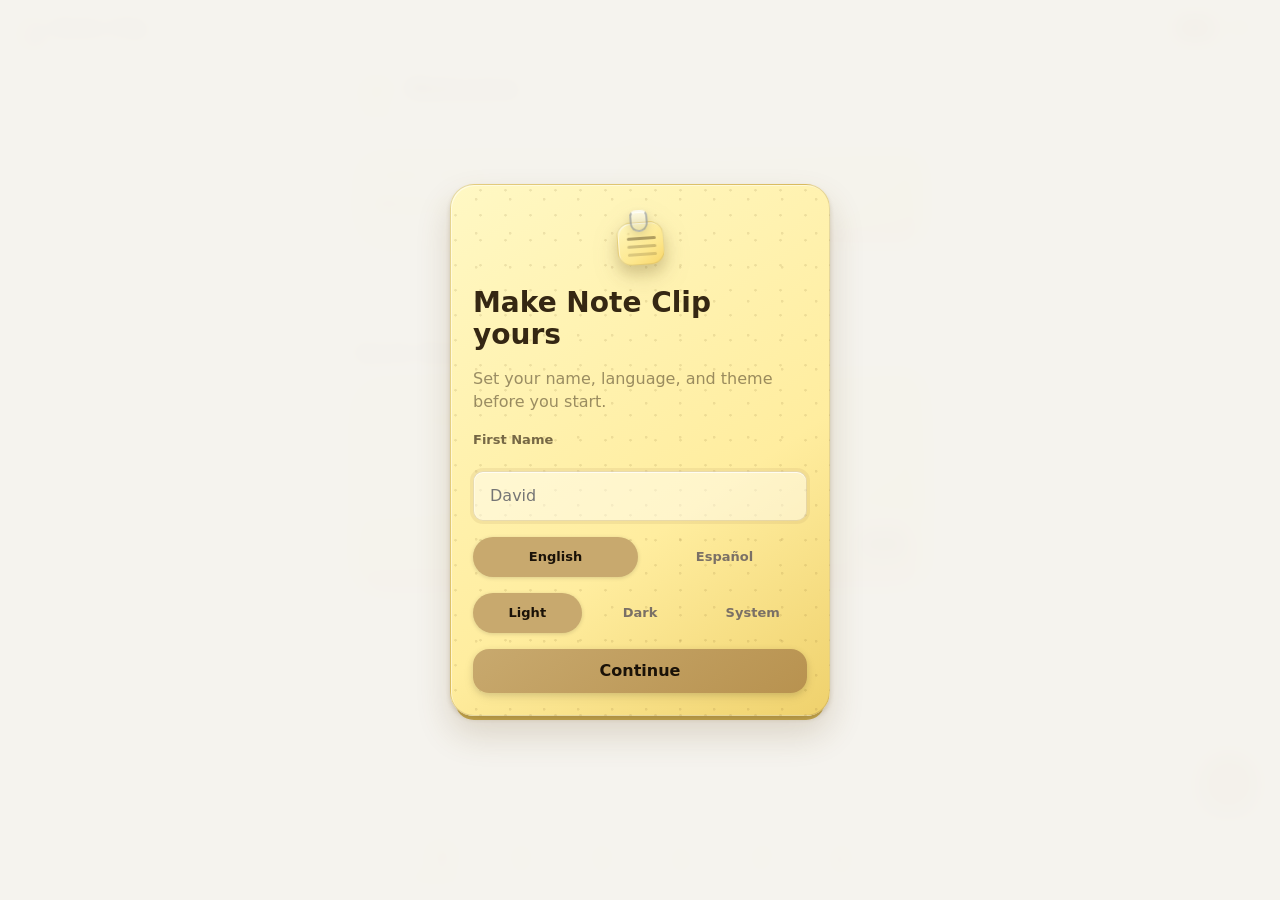
==== index.html @ 9f19baf6 "Add calendar tab and reminder popups" ====
<!DOCTYPE html>
<html lang="en" data-theme="light">
<head>
  <meta charset="UTF-8">
  <meta name="viewport" content="width=device-width, initial-scale=1.0, viewport-fit=cover">
  <meta name="description" content="Note Clip — Personal notes, lists, and reminders. Offline-first PWA.">
  <meta name="mobile-web-app-capable" content="yes">
  <meta name="apple-mobile-web-app-capable" content="yes">
  <meta name="apple-mobile-web-app-status-bar-style" content="default">
  <meta name="apple-mobile-web-app-title" content="Note Clip">
  <meta name="theme-color" content="#F5F2ED" media="(prefers-color-scheme: light)">
  <meta name="theme-color" content="#1A1814" media="(prefers-color-scheme: dark)">
  <title>Note Clip</title>

  <!-- PWA -->
  <link rel="manifest" href="./manifest.json">
  <link rel="apple-touch-icon" href="./icons/icon-192.png">

  <!-- Styles -->
  <link rel="stylesheet" href="./css/styles.css">
  <style>
    :root{--quick-paper:#ffed9f;--quick-paper-deep:#efd16c;--quick-paper-edge:rgba(126,92,25,.2);--quick-paper-line:rgba(122,92,22,.18);--quick-paper-grain:rgba(109,78,24,.12);--quick-paper-text:#352713;--quick-paper-muted:rgba(53,39,19,.5);--quick-paper-shadow:rgba(108,80,31,.22)}
    [data-theme="dark"]{--quick-paper:#d0b84f;--quick-paper-deep:#a98f34;--quick-paper-edge:rgba(255,234,143,.25);--quick-paper-line:rgba(255,245,178,.24);--quick-paper-grain:rgba(255,242,171,.16);--quick-paper-text:#17150b;--quick-paper-muted:rgba(23,21,11,.56);--quick-paper-shadow:rgba(0,0,0,.58)}
    .bottom-nav{justify-content:center;gap:clamp(2px,1vw,8px);padding:6px 8px calc(6px + env(safe-area-inset-bottom,0px))}
    .nav-tab{flex:1 1 0;max-width:72px;min-width:0;min-height:58px;padding:6px 4px;gap:4px;justify-content:center;line-height:1.1;text-align:center}
    .nav-tab>span[data-i18n]{display:block;width:100%;max-width:58px;overflow:hidden;text-align:center;text-overflow:ellipsis;white-space:nowrap}
    .nav-tab .nav-icon{line-height:1}
    .nav-stationery{--icon-paper:#fde78d;--icon-paper-2:#f8d66a;--icon-paper-line:rgba(110,76,22,.2);--icon-accent:#9fc3da;--icon-accent-2:#d8b2c5;--icon-ink:#5a4a2a;display:block;width:32px;height:28px;position:relative;font-size:0;filter:saturate(.86) drop-shadow(0 4px 4px rgba(64,45,16,.16));opacity:.78;transform:rotate(-5deg) skewY(-2deg);transition:opacity var(--transition),filter var(--transition),transform var(--transition-spring)}
    .nav-stationery:before{content:'';position:absolute;left:11px;top:0;z-index:3;width:10px;height:14px;border:2px solid rgba(117,126,134,.58);border-top-color:rgba(255,255,255,.76);border-radius:5px 5px 7px 7px;background:linear-gradient(180deg,rgba(255,255,255,.58),rgba(160,168,174,.18));box-shadow:0 2px 4px rgba(68,54,28,.14),inset 0 1px 0 rgba(255,255,255,.7)}
    .nav-tab.active .nav-stationery{opacity:1;filter:saturate(1.05) drop-shadow(0 5px 5px rgba(96,64,18,.24));transform:translateY(-1px) rotate(-5deg) skewY(-2deg)}
    [data-theme="dark"] .nav-stationery{--icon-paper:#a88f34;--icon-paper-2:#806d27;--icon-paper-line:rgba(255,236,149,.18);--icon-accent:#5f879f;--icon-accent-2:#8b6077;--icon-ink:#16170e;filter:saturate(.95) drop-shadow(0 5px 5px rgba(0,0,0,.34))}
    .nav-glyph,.nav-glyph:before,.nav-glyph:after{content:'';position:absolute;box-sizing:border-box}
    .nav-glyph{inset:3px 5px 4px 6px;border:1px solid rgba(91,65,18,.16);border-radius:7px 7px 8px 8px;background:repeating-linear-gradient(to bottom,transparent 0 7px,var(--icon-paper-line) 7px 8px,transparent 8px 11px),linear-gradient(145deg,#fff3b7 0%,var(--icon-paper) 54%,var(--icon-paper-2) 100%);box-shadow:inset 1px 1px 0 rgba(255,255,255,.58),inset -1px -1px 0 rgba(126,88,20,.1),0 5px 7px rgba(96,68,20,.16)}
    [data-theme="dark"] .nav-glyph{border-color:rgba(245,222,125,.13);box-shadow:inset 1px 1px 0 rgba(255,240,162,.12),inset -1px -1px 0 rgba(0,0,0,.18),0 5px 8px rgba(0,0,0,.34)}
    .nav-notes .nav-glyph:before,.nav-dashboard .nav-glyph:before{top:-1px;right:-1px;width:8px;height:8px;border-radius:0 6px 0 4px;background:linear-gradient(135deg,rgba(255,255,255,.7),var(--icon-paper-2));border-left:1px solid rgba(106,75,22,.14);border-bottom:1px solid rgba(106,75,22,.12)}
    .nav-dashboard .nav-glyph{inset:4px 4px 4px 5px;background:linear-gradient(145deg,#fff0a9 0%,var(--icon-paper) 100%)}
    .nav-dashboard .nav-glyph:after{left:4px;top:5px;width:6px;height:6px;border-radius:2px;background:var(--icon-accent);box-shadow:9px 0 0 var(--icon-accent-2),0 9px 0 #c6d9a3,9px 9px 0 var(--icon-paper-2)}
    .nav-notes .nav-glyph:after{left:4px;right:5px;top:8px;height:1px;background:var(--icon-paper-line);box-shadow:0 5px 0 var(--icon-paper-line),0 10px 0 var(--icon-paper-line)}
    .nav-lists .nav-glyph{inset:3px 5px 4px 7px;border-radius:6px;background:linear-gradient(90deg,var(--icon-accent) 0 4px,transparent 4px),repeating-linear-gradient(to bottom,transparent 0 7px,var(--icon-paper-line) 7px 8px,transparent 8px 11px),linear-gradient(145deg,#fff3b8,var(--icon-paper) 68%,var(--icon-paper-2))}
    .nav-lists .nav-glyph:before{left:7px;top:6px;width:3px;height:3px;border-radius:50%;background:var(--icon-ink);box-shadow:0 6px 0 var(--icon-ink),0 12px 0 var(--icon-ink)}
    .nav-lists .nav-glyph:after{left:12px;top:7px;width:8px;height:1px;background:var(--icon-paper-line);box-shadow:0 6px 0 var(--icon-paper-line),0 12px 0 var(--icon-paper-line)}
    .nav-calendar .nav-glyph{inset:4px 5px 4px 6px;border-radius:7px;background:linear-gradient(to bottom,var(--icon-accent) 0 6px,transparent 6px),repeating-linear-gradient(to bottom,transparent 0 7px,var(--icon-paper-line) 7px 8px,transparent 8px 11px),linear-gradient(145deg,#fff3b8,var(--icon-paper) 68%,var(--icon-paper-2))}
    .nav-calendar .nav-glyph:before{left:5px;top:2px;width:3px;height:6px;border-radius:3px;background:rgba(255,255,255,.72);box-shadow:10px 0 0 rgba(255,255,255,.72)}
    .nav-calendar .nav-glyph:after{left:5px;right:5px;top:10px;height:2px;border-radius:2px;background:var(--icon-ink);opacity:.45;box-shadow:0 6px 0 var(--icon-paper-line),0 12px 0 var(--icon-paper-line)}
    .nav-shared .nav-glyph{inset:6px 3px 3px 9px;transform:rotate(5deg)}
    .nav-shared .nav-glyph:before{left:-6px;top:-4px;width:20px;height:16px;border-radius:6px;border:1px solid rgba(91,65,18,.14);background:linear-gradient(145deg,#fff4b8,var(--icon-paper));box-shadow:0 4px 6px rgba(96,68,20,.12)}
    .nav-shared .nav-glyph:after{left:-2px;top:-2px;width:15px;height:10px;border:2px solid var(--icon-accent);border-left-color:transparent;border-radius:8px;transform:rotate(-30deg)}
    .nav-comms .nav-glyph{inset:6px 5px 4px 5px;border-radius:6px;background:linear-gradient(145deg,#fff1aa,var(--icon-paper))}
    .nav-comms .nav-glyph:before{left:2px;right:2px;top:3px;height:10px;border-left:10px solid transparent;border-right:10px solid transparent;border-top:7px solid rgba(121,88,27,.18)}
    .nav-comms .nav-glyph:after{right:-4px;top:-6px;width:12px;height:9px;border-radius:5px 5px 5px 1px;background:var(--icon-accent-2);box-shadow:inset 1px 1px 0 rgba(255,255,255,.32)}
    .nav-settings .nav-glyph{inset:4px 7px 3px 6px;border-radius:6px;background:linear-gradient(90deg,var(--icon-accent-2) 0 4px,transparent 4px),linear-gradient(145deg,#fff3b4,var(--icon-paper) 65%,var(--icon-paper-2))}
    .nav-settings .nav-glyph:before{right:3px;top:5px;width:10px;height:2px;border-radius:3px;background:var(--icon-ink);opacity:.48;box-shadow:-3px 5px 0 var(--icon-ink),0 10px 0 var(--icon-ink)}
    .nav-settings .nav-glyph:after{left:10px;bottom:-3px;width:5px;height:18px;border-radius:4px;background:linear-gradient(to bottom,var(--icon-accent),#e1c06d 70%,var(--icon-ink) 70% 100%);transform:rotate(38deg);box-shadow:0 3px 4px rgba(78,54,14,.18)}
    .greeting-stationery-icon{--g-paper:#fde78d;--g-paper-2:#f8d66a;--g-line:rgba(110,76,22,.22);--g-ink:#5a4a2a;--g-accent:#9fc3da;position:relative;display:inline-block;width:34px;height:30px;margin-right:8px;vertical-align:-8px;transform:rotate(-5deg);filter:drop-shadow(0 5px 6px rgba(92,66,24,.18))}
    .greeting-stationery-icon:before{content:'';position:absolute;left:12px;top:-1px;z-index:3;width:10px;height:13px;border:1.5px solid rgba(117,126,134,.54);border-top-color:rgba(255,255,255,.75);border-radius:5px 5px 7px 7px;background:linear-gradient(180deg,rgba(255,255,255,.55),rgba(160,168,174,.18));box-shadow:0 2px 4px rgba(68,54,28,.12),inset 0 1px 0 rgba(255,255,255,.7)}
    .greeting-stationery-icon:after{content:'';position:absolute;inset:5px 4px 2px 5px;border:1px solid rgba(91,65,18,.15);border-radius:8px;background:radial-gradient(circle at 28% 24%,rgba(109,78,24,.11) 0 1px,transparent 1.5px),repeating-linear-gradient(to bottom,transparent 0 8px,var(--g-line) 8px 9px,transparent 9px 12px),linear-gradient(145deg,#fff4b4 0%,var(--g-paper) 66%,var(--g-paper-2) 100%);box-shadow:inset 1px 1px 0 rgba(255,255,255,.58),0 5px 7px rgba(94,68,24,.14)}
    .greeting-stationery-icon span,.greeting-stationery-icon span:before,.greeting-stationery-icon span:after{content:'';position:absolute;z-index:4;box-sizing:border-box}
    .greeting-morning span{left:10px;top:16px;width:9px;height:7px;border:2px solid var(--g-accent);border-top:0;border-radius:0 0 6px 6px}
    .greeting-morning span:before{right:-6px;top:1px;width:5px;height:4px;border:2px solid var(--g-accent);border-left:0;border-radius:0 5px 5px 0}
    .greeting-morning span:after{left:10px;top:-7px;width:11px;height:6px;border-radius:8px 8px 0 0;background:#f0c957;box-shadow:0 3px 0 rgba(90,65,35,.16)}
    .greeting-afternoon span{left:10px;right:9px;top:15px;height:2px;border-radius:3px;background:var(--g-ink);opacity:.48;box-shadow:0 6px 0 var(--g-ink),0 12px 0 var(--g-ink)}
    .greeting-evening span{left:12px;top:12px;width:11px;height:11px;border-radius:8px 8px 4px 4px;border:2px solid #8b6077;border-bottom:0}
    .greeting-evening span:before{left:4px;top:10px;width:2px;height:9px;border-radius:2px;background:#8b6077}
    .greeting-evening span:after{left:-4px;top:18px;width:18px;height:2px;border-radius:3px;background:var(--g-ink);opacity:.42}
    .greeting-night span{left:14px;top:12px;width:12px;height:12px;border-radius:50%;background:#9fc3da;box-shadow:-4px -1px 0 1px var(--g-paper)}
    .greeting-night span:before{left:-7px;top:0;width:2px;height:2px;border-radius:50%;background:var(--g-ink);opacity:.45;box-shadow:-2px 7px 0 var(--g-ink),8px 9px 0 var(--g-ink)}
    [data-theme="dark"] .greeting-stationery-icon{--g-paper:#d0b84f;--g-paper-2:#a98f34;--g-line:rgba(255,245,178,.24);--g-ink:#17150b;--g-accent:#5f879f;filter:drop-shadow(0 5px 8px rgba(0,0,0,.42))}
    [data-theme="dark"] .greeting-stationery-icon:after{border-color:rgba(245,222,125,.14);background:radial-gradient(circle at 28% 24%,rgba(255,242,171,.14) 0 1px,transparent 1.5px),repeating-linear-gradient(to bottom,transparent 0 8px,var(--g-line) 8px 9px,transparent 9px 12px),linear-gradient(145deg,#d8c157 0%,var(--g-paper) 68%,var(--g-paper-2) 100%);box-shadow:inset 1px 1px 0 rgba(255,240,162,.12),0 5px 8px rgba(0,0,0,.34)}
    .app-title-mark{width:30px;height:30px;border-radius:9px;object-fit:cover;box-shadow:0 4px 10px rgba(95,70,28,.18);font-size:0}
    [data-theme="dark"] .app-title-mark{box-shadow:0 5px 14px rgba(0,0,0,.38)}
    .quick-note-wrap{position:relative;isolation:isolate;overflow:visible;border:1.5px solid var(--quick-paper-edge);border-radius:22px 24px 24px 22px;background:radial-gradient(circle at 18% 21%,var(--quick-paper-grain) 0 1px,transparent 1.6px),radial-gradient(circle at 73% 38%,var(--quick-paper-grain) 0 1px,transparent 1.7px),radial-gradient(circle at 43% 74%,var(--quick-paper-grain) 0 1px,transparent 1.5px),linear-gradient(145deg,#fff7bd 0%,var(--quick-paper) 58%,var(--quick-paper-deep) 100%);background-size:25px 25px,31px 31px,37px 37px,auto;box-shadow:0 3px 4px var(--quick-paper-shadow),0 12px 24px rgba(108,80,31,.18),0 24px 38px rgba(108,80,31,.11),0 9px 0 -5px color-mix(in srgb,var(--quick-paper-deep) 72%,#8f7424),inset 1px 1px 0 rgba(255,255,255,.55),inset -1px -1px 0 rgba(119,84,21,.08);transform:rotate(-.7deg);transition:box-shadow var(--transition),transform var(--transition-spring),border-color var(--transition)}
    .quick-note-wrap:focus-within{border-color:color-mix(in srgb,var(--color-primary) 70%,var(--quick-paper-edge));box-shadow:0 0 0 3px color-mix(in srgb,var(--color-primary) 18%,transparent),0 3px 4px var(--quick-paper-shadow),0 12px 26px rgba(108,80,31,.18),inset 1px 1px 0 rgba(255,255,255,.48);transform:rotate(-.7deg) translateY(-1px)}
    .quick-note-wrap:before{content:'';position:absolute;inset:0;z-index:0;pointer-events:none;background:linear-gradient(90deg,rgba(255,255,255,.2),transparent 30% 70%,rgba(112,78,19,.07)),radial-gradient(ellipse at 50% 0,rgba(255,255,255,.28),transparent 48%);mix-blend-mode:soft-light}
    .quick-note-wrap:after{content:'';position:absolute;right:-1px;bottom:-1px;z-index:2;width:54px;height:54px;border-radius:18px 0 22px 0;background:linear-gradient(135deg,rgba(255,255,255,.72) 0%,rgba(255,238,158,.92) 45%,var(--quick-paper-deep) 100%);clip-path:polygon(100% 0,100% 100%,0 100%);border-left:1px solid rgba(120,86,21,.16);border-top:1px solid rgba(120,86,21,.14);box-shadow:-7px -5px 12px rgba(103,75,22,.12);pointer-events:none}
    .quick-note-clip{position:absolute;left:50%;top:-18px;z-index:4;width:48px;height:54px;transform:translateX(-50%);border:3px solid rgba(120,129,138,.42);border-top-color:rgba(255,255,255,.72);border-radius:15px 15px 24px 24px;background:linear-gradient(180deg,rgba(255,255,255,.56),rgba(209,216,220,.24) 42%,rgba(255,255,255,.1));box-shadow:0 8px 13px rgba(65,55,32,.18),inset 0 2px 0 rgba(255,255,255,.66),inset 0 -2px 5px rgba(80,86,92,.12);pointer-events:none}
    .quick-note-clip:before{content:'';position:absolute;left:7px;right:7px;bottom:8px;height:27px;border:2px solid rgba(92,101,109,.34);border-top:0;border-radius:0 0 18px 18px}
    .quick-note-input{position:relative;z-index:1;padding:26px 42px 14px 18px;background:repeating-linear-gradient(to bottom,transparent 0 25px,var(--quick-paper-line) 25px 26px,transparent 26px 32px);color:var(--quick-paper-text);font-weight:500;line-height:32px;min-height:124px;caret-color:var(--quick-paper-text)}
    .quick-note-input::placeholder{color:var(--quick-paper-muted)}
    .quick-note-actions{position:relative;z-index:3;padding:10px var(--space-md) 12px;border-top:1px solid var(--quick-paper-line);background:linear-gradient(180deg,rgba(255,255,255,.18),rgba(116,82,20,.08)),color-mix(in srgb,var(--quick-paper) 68%,var(--quick-paper-deep))}
    [data-theme="dark"] .quick-note-wrap{background:radial-gradient(circle at 18% 21%,var(--quick-paper-grain) 0 1px,transparent 1.6px),radial-gradient(circle at 73% 38%,var(--quick-paper-grain) 0 1px,transparent 1.7px),radial-gradient(circle at 43% 74%,var(--quick-paper-grain) 0 1px,transparent 1.5px),linear-gradient(145deg,#e2c95f 0%,var(--quick-paper) 58%,var(--quick-paper-deep) 100%);box-shadow:0 3px 4px var(--quick-paper-shadow),0 16px 28px rgba(0,0,0,.48),0 30px 48px rgba(0,0,0,.36),0 9px 0 -5px #776527,inset 1px 1px 0 rgba(255,245,177,.18),inset -1px -1px 0 rgba(0,0,0,.16)}
    [data-theme="dark"] .quick-note-clip{border-color:rgba(190,199,207,.34);border-top-color:rgba(255,255,255,.58);background:linear-gradient(180deg,rgba(255,255,255,.38),rgba(169,178,186,.18) 45%,rgba(255,255,255,.08));box-shadow:0 10px 18px rgba(0,0,0,.34),inset 0 2px 0 rgba(255,255,255,.42),inset 0 -2px 5px rgba(0,0,0,.2)}
    [data-theme="dark"] .quick-note-actions{background:linear-gradient(180deg,rgba(255,241,156,.08),rgba(0,0,0,.1)),color-mix(in srgb,var(--quick-paper) 58%,var(--quick-paper-deep))}
    .category-card{--cat-paper:#fff0a7;--cat-paper-2:#f3d771;--cat-ink:#352713;overflow:hidden;border-radius:18px 20px 19px 17px;border-color:rgba(126,92,25,.18);background:radial-gradient(circle at 20px 18px,rgba(109,78,24,.11) 0 1px,transparent 1.5px),radial-gradient(circle at 77% 34%,rgba(109,78,24,.08) 0 1px,transparent 1.6px),linear-gradient(145deg,rgba(255,255,255,.38),transparent 32%),linear-gradient(145deg,var(--cat-paper) 0%,var(--cat-paper) 62%,var(--cat-paper-2) 100%);background-size:22px 22px,31px 31px,auto,auto;box-shadow:0 3px 4px rgba(108,80,31,.14),0 11px 20px rgba(108,80,31,.14),0 8px 0 -5px color-mix(in srgb,var(--cat-paper-2) 70%,#8f7424),inset 1px 1px 0 rgba(255,255,255,.52);transform:rotate(-.25deg)}
    .category-card:hover{transform:translateY(-2px) rotate(-.25deg);box-shadow:0 4px 6px rgba(108,80,31,.16),0 14px 24px rgba(108,80,31,.16),0 8px 0 -5px color-mix(in srgb,var(--cat-paper-2) 70%,#8f7424),inset 1px 1px 0 rgba(255,255,255,.52)}
    .category-card:before{content:'';position:absolute;inset:0;pointer-events:none;background:linear-gradient(90deg,rgba(255,255,255,.16),transparent 35% 70%,rgba(112,78,19,.06)),radial-gradient(ellipse at 50% 0,rgba(255,255,255,.22),transparent 48%);mix-blend-mode:soft-light}
    .category-card:after{content:'';position:absolute;right:-1px;bottom:-1px;width:30px;height:30px;border-radius:10px 0 18px 0;background:linear-gradient(135deg,rgba(255,255,255,.6),var(--cat-paper-2));clip-path:polygon(100% 0,100% 100%,0 100%);box-shadow:-4px -3px 8px rgba(103,75,22,.1);pointer-events:none}
    .category-card-top,.category-name,.category-count{position:relative;z-index:1}.category-name{color:var(--cat-ink)}.category-count{color:color-mix(in srgb,var(--cat-ink) 62%,transparent)}
    .category-card .card-delete-btn{position:relative;z-index:2;background:rgba(255,255,255,.32);color:color-mix(in srgb,var(--cat-ink) 72%,transparent);border:1px solid rgba(91,65,18,.1)}
    .category-icon-wrap{width:48px;height:48px;padding:8px;border-radius:15px;background:linear-gradient(145deg,rgba(255,255,255,.46),rgba(255,255,255,.14));border:1px solid rgba(91,65,18,.12);box-shadow:inset 0 1px 0 rgba(255,255,255,.5),0 5px 10px rgba(93,67,21,.1)}
    .category-work{--cat-paper:#f6df9b;--cat-paper-2:#dfbc64}.category-medical{--cat-paper:#f4c4d4;--cat-paper-2:#dfa2b8}.category-personal{--cat-paper:#bfe1f4;--cat-paper-2:#8fc0d8}.category-home{--cat-paper:#c8e8bd;--cat-paper-2:#9fca93}.category-documents{--cat-paper:#fff1c7;--cat-paper-2:#e9d79a}.category-followup{--cat-paper:#dfcdf2;--cat-paper-2:#bca3df}.category-orders{--cat-paper:#f7cfaa;--cat-paper-2:#e6ad79}.category-ideas{--cat-paper:#fff09c;--cat-paper-2:#efd05d}
    .category-icon-wrap img,.cat-icon-img{width:30px!important;height:30px!important;object-fit:contain;filter:drop-shadow(0 3px 4px rgba(90,65,35,.16));transform:translateZ(0)}.chip-icon-img{width:16px;height:16px;object-fit:contain;vertical-align:-3px;filter:drop-shadow(0 1px 2px rgba(90,65,35,.12))}
    [data-theme="dark"] .category-card{--cat-ink:#19160b;border-color:rgba(255,234,143,.2);background:radial-gradient(circle at 20px 18px,rgba(255,242,171,.14) 0 1px,transparent 1.5px),radial-gradient(circle at 77% 34%,rgba(255,242,171,.1) 0 1px,transparent 1.6px),linear-gradient(145deg,rgba(255,241,156,.12),transparent 32%),linear-gradient(145deg,color-mix(in srgb,var(--cat-paper) 82%,#6f5d24) 0%,color-mix(in srgb,var(--cat-paper) 72%,#514719) 62%,color-mix(in srgb,var(--cat-paper-2) 76%,#3e3515) 100%);box-shadow:0 3px 4px rgba(0,0,0,.4),0 15px 28px rgba(0,0,0,.38),0 8px 0 -5px rgba(90,76,25,.82),inset 1px 1px 0 rgba(255,245,177,.13)}
    [data-theme="dark"] .category-card .card-delete-btn{background:rgba(255,245,177,.16);border-color:rgba(41,34,10,.12);color:rgba(25,22,11,.72)}
    [data-theme="dark"] .category-icon-wrap{background:linear-gradient(145deg,rgba(255,245,177,.18),rgba(0,0,0,.06));border-color:rgba(41,34,10,.12);box-shadow:inset 0 1px 0 rgba(255,245,177,.14),0 6px 14px rgba(0,0,0,.24)}[data-theme="dark"] .category-icon-wrap img,[data-theme="dark"] .cat-icon-img{filter:drop-shadow(0 4px 8px rgba(0,0,0,.42))}
    .nav-stationery{width:30px;height:28px;opacity:.86;filter:saturate(.92) drop-shadow(0 4px 5px rgba(70,52,22,.15));transform:rotate(-4deg)}
    .nav-tab.active .nav-stationery{filter:saturate(1.03) drop-shadow(0 5px 6px rgba(92,66,24,.22));transform:translateY(-1px) rotate(-4deg)}
    .nav-stationery:before{left:11px;top:-1px;width:9px;height:12px;border-width:1.5px;border-radius:5px 5px 7px 7px}
    .nav-glyph{inset:5px 5px 3px 6px;border-radius:8px;background:linear-gradient(145deg,#fff4b4 0%,var(--icon-paper) 66%,var(--icon-paper-2) 100%);box-shadow:inset 1px 1px 0 rgba(255,255,255,.58),0 5px 7px rgba(94,68,24,.14)}
    .nav-dashboard .nav-glyph:before,.nav-notes .nav-glyph:before{display:none}
    .nav-dashboard .nav-glyph:after{left:5px;top:6px;width:14px;height:2px;border-radius:3px;background:var(--icon-ink);opacity:.5;box-shadow:0 5px 0 var(--icon-ink),0 10px 0 var(--icon-ink)}
    .nav-notes .nav-glyph:after{left:5px;right:5px;top:8px;height:2px;border-radius:3px;background:var(--icon-paper-line);box-shadow:0 6px 0 var(--icon-paper-line)}
    .nav-lists .nav-glyph{inset:5px 5px 3px 6px;background:linear-gradient(90deg,var(--icon-accent) 0 4px,transparent 4px),linear-gradient(145deg,#fff4b4,var(--icon-paper) 66%,var(--icon-paper-2))}
    .nav-lists .nav-glyph:before{left:8px;top:7px;width:3px;height:3px;box-shadow:0 7px 0 var(--icon-ink)}
    .nav-lists .nav-glyph:after{left:13px;top:8px;width:8px;height:2px;border-radius:3px;box-shadow:0 7px 0 var(--icon-paper-line)}
    .nav-calendar .nav-glyph{inset:5px 5px 3px 6px;background:linear-gradient(to bottom,var(--icon-accent) 0 6px,transparent 6px),linear-gradient(145deg,#fff4b4,var(--icon-paper) 66%,var(--icon-paper-2))}
    .nav-calendar .nav-glyph:before{left:6px;top:3px;width:3px;height:5px;border-radius:3px;background:rgba(255,255,255,.72);box-shadow:10px 0 0 rgba(255,255,255,.72)}
    .nav-calendar .nav-glyph:after{left:6px;right:6px;top:11px;height:2px;border-radius:3px;background:var(--icon-ink);opacity:.45;box-shadow:0 6px 0 var(--icon-paper-line)}
    .nav-shared .nav-glyph{inset:7px 5px 3px 6px;transform:none}
    .nav-shared .nav-glyph:before{left:4px;top:-4px;width:16px;height:14px;border-radius:7px;background:linear-gradient(145deg,#fff4b8,var(--icon-paper));box-shadow:0 4px 5px rgba(90,64,22,.12)}
    .nav-shared .nav-glyph:after{left:9px;top:6px;width:12px;height:2px;border-radius:3px;border:0;background:var(--icon-accent);transform:rotate(-18deg);box-shadow:-6px 5px 0 var(--icon-accent-2)}
    .nav-comms .nav-glyph{inset:7px 5px 4px 6px;border-radius:8px;background:linear-gradient(145deg,#fff4b4,var(--icon-paper))}
    .nav-comms .nav-glyph:before{left:5px;right:5px;top:6px;height:8px;border-left:8px solid transparent;border-right:8px solid transparent;border-top:6px solid rgba(121,88,27,.18)}
    .nav-comms .nav-glyph:after{display:none}
    .nav-settings .nav-glyph{inset:5px 5px 3px 6px;background:linear-gradient(90deg,var(--icon-accent-2) 0 4px,transparent 4px),linear-gradient(145deg,#fff4b4,var(--icon-paper) 66%,var(--icon-paper-2))}
    .nav-settings .nav-glyph:before{right:5px;top:7px;width:10px;height:2px;box-shadow:-3px 6px 0 var(--icon-ink)}
    .nav-settings .nav-glyph:after{left:9px;bottom:-2px;width:4px;height:15px}
    .cat-stationery,.cat-chip-stationery{--cat-accent:#9fc3da;--cat-accent-2:#d8b2c5;position:relative;display:inline-block;flex:0 0 auto;transform:rotate(-4deg);filter:drop-shadow(0 4px 5px rgba(80,58,24,.16))}
    .cat-stationery{width:34px;height:32px}
    .cat-chip-stationery{width:16px;height:14px;vertical-align:-2px;margin-right:4px}
    .cat-stationery:before,.cat-chip-stationery:before{content:'';position:absolute;left:50%;top:-1px;z-index:3;transform:translateX(-50%);width:10px;height:12px;border:1.5px solid rgba(117,126,134,.52);border-top-color:rgba(255,255,255,.72);border-radius:5px 5px 7px 7px;background:linear-gradient(180deg,rgba(255,255,255,.54),rgba(160,168,174,.18));box-shadow:0 2px 4px rgba(68,54,28,.12),inset 0 1px 0 rgba(255,255,255,.7)}
    .cat-chip-stationery:before{width:5px;height:6px;border-width:1px;border-radius:3px}
    .cat-stationery:after,.cat-chip-stationery:after{content:'';position:absolute;inset:5px 4px 2px 5px;border-radius:8px;border:1px solid rgba(91,65,18,.14);background:linear-gradient(145deg,#fff4b4 0%,#fde78d 68%,#f8d66a 100%);box-shadow:inset 1px 1px 0 rgba(255,255,255,.58),0 5px 7px rgba(94,68,24,.14)}
    .cat-chip-stationery:after{inset:3px 2px 1px 2px;border-radius:4px}
    .cat-mark{position:absolute;z-index:4;left:10px;top:12px;width:15px;height:12px;border-radius:3px;border:1px solid rgba(74,55,22,.16);background:linear-gradient(145deg,rgba(255,255,255,.52),var(--cat-accent));box-shadow:0 5px 0 rgba(90,65,35,.14),inset 1px 1px 0 rgba(255,255,255,.42)}
    .cat-mark:before,.cat-mark:after{content:'';position:absolute;box-sizing:border-box}
    .cat-work .cat-mark{top:12px;height:13px;background:linear-gradient(145deg,#fff9d8,#9fc3da);box-shadow:0 -4px 0 -1px #d8b2c5,0 5px 0 rgba(90,65,35,.14)}
    .cat-work .cat-mark:before{left:3px;right:3px;top:5px;height:2px;border-radius:2px;background:rgba(70,53,22,.34);box-shadow:0 4px 0 rgba(70,53,22,.22)}
    .cat-medical .cat-mark{left:10px;top:12px;width:15px;height:13px;background:linear-gradient(145deg,#fff9d8,#d7edf0)}
    .cat-medical .cat-mark:before{left:3px;top:4px;width:9px;height:2px;border-radius:2px;background:#4f8fa0;box-shadow:0 4px 0 rgba(79,143,160,.68)}
    .cat-medical .cat-mark:after{right:2px;top:2px;width:4px;height:3px;border-radius:3px;background:#8fc0cc}
    .cat-personal .cat-mark{top:12px;background:linear-gradient(145deg,#fff9d8,#d8e1ea)}
    .cat-personal .cat-mark:before{left:4px;top:4px;width:7px;height:2px;border-radius:2px;background:rgba(70,53,22,.34);box-shadow:0 4px 0 rgba(70,53,22,.22)}
    .cat-personal .cat-mark:after{right:2px;top:3px;width:4px;height:4px;border-radius:50%;background:#8da2b3;box-shadow:0 5px 0 -1px #8da2b3}
    .cat-home .cat-mark{top:12px;background:linear-gradient(145deg,#fff9d8,#f4d8ae)}
    .cat-home .cat-mark:before{left:3px;top:3px;width:9px;height:7px;background:#b98c5f;clip-path:polygon(50% 0,100% 45%,88% 45%,88% 100%,12% 100%,12% 45%,0 45%)}
    .cat-home .cat-mark:after{right:2px;top:4px;width:2px;height:7px;border-radius:2px;background:rgba(70,53,22,.28)}
    .cat-documents .cat-mark{top:11px;width:15px;height:15px;background:#fff9d8;box-shadow:4px 3px 0 -1px #edd784,0 5px 0 rgba(90,65,35,.12)}
    .cat-documents .cat-mark:before{left:3px;right:3px;top:5px;height:2px;border-radius:2px;background:rgba(70,53,22,.3);box-shadow:0 4px 0 rgba(70,53,22,.2)}
    .cat-followup .cat-mark{left:11px;top:11px;width:14px;height:15px;background:linear-gradient(145deg,#fff9d8,#f4d8ae)}
    .cat-followup .cat-mark:before{left:3px;top:3px;width:2px;height:10px;border-radius:2px;background:#8a6d35}
    .cat-followup .cat-mark:after{left:5px;top:3px;width:8px;height:6px;border-radius:1px;background:#c56b78;clip-path:polygon(0 0,100% 0,75% 50%,100% 100%,0 100%)}
    .cat-orders .cat-mark{top:12px;background:linear-gradient(145deg,#fff9d8,#f0d7aa)}
    .cat-orders .cat-mark:before{left:3px;right:3px;top:4px;height:2px;border-radius:2px;background:rgba(70,53,22,.3);box-shadow:0 4px 0 rgba(70,53,22,.2)}
    .cat-orders .cat-mark:after{right:2px;top:2px;width:4px;height:4px;border-radius:1px;background:#c99a5b}
    .cat-ideas .cat-mark{top:12px;background:linear-gradient(145deg,#fff9d8,#f6e6a6)}
    .cat-ideas .cat-mark:before{left:5px;top:3px;width:6px;height:7px;border:2px solid #c59a2c;border-bottom:0;border-radius:8px 8px 4px 4px}
    .cat-ideas .cat-mark:after{left:6px;top:11px;width:5px;height:2px;border-radius:2px;background:#5f5131}
    .cat-note .cat-mark,.cat-sticky .cat-mark,.cat-notebook .cat-mark,.cat-clipboard .cat-mark,.cat-stack .cat-mark,.cat-bookmark .cat-mark,.cat-paperclip .cat-mark,.cat-folder .cat-mark,.cat-checklist .cat-mark,.cat-receipt .cat-mark,.cat-health .cat-mark,.cat-medicine .cat-mark,.cat-walking .cat-mark,.cat-sleep .cat-mark,.cat-water .cat-mark,.cat-calendar .cat-mark,.cat-bell .cat-mark,.cat-star .cat-mark,.cat-checkmark .cat-mark,.cat-goal .cat-mark,.cat-idea .cat-mark,.cat-pencil .cat-mark,.cat-sketch .cat-mark,.cat-pinned .cat-mark,.cat-flag .cat-mark,.cat-clock .cat-mark,.cat-package .cat-mark,.cat-shipping .cat-mark,.cat-delivery .cat-mark,.cat-sparkle .cat-mark,.cat-meal .cat-mark{top:12px;background:linear-gradient(145deg,#fff9d8,#d7edf0)}
    .cat-note .cat-mark:before,.cat-sticky .cat-mark:before,.cat-work .cat-mark:before{left:3px;right:3px;top:4px;height:2px;border-radius:2px;background:rgba(70,53,22,.34);box-shadow:0 4px 0 rgba(70,53,22,.22)}
    .cat-sticky .cat-mark:after{right:0;bottom:0;width:6px;height:6px;border-radius:4px 0 3px 0;background:linear-gradient(135deg,rgba(255,255,255,.72),#edd784);clip-path:polygon(100% 0,100% 100%,0 100%)}
    .cat-notebook .cat-mark:before{left:2px;top:2px;width:3px;height:9px;border-radius:2px;background:#7ca5bd;box-shadow:5px 2px 0 -1px rgba(70,53,22,.3),9px 2px 0 -1px rgba(70,53,22,.2)}
    .cat-clipboard .cat-mark:before{left:4px;top:-3px;width:7px;height:5px;border-radius:3px;background:#8da2b3}.cat-clipboard .cat-mark:after{left:4px;right:3px;top:5px;height:2px;border-radius:2px;background:rgba(70,53,22,.3);box-shadow:0 4px 0 rgba(70,53,22,.2)}
    .cat-stack .cat-mark{box-shadow:4px 3px 0 -1px #edd784,0 5px 0 rgba(90,65,35,.12)}.cat-stack .cat-mark:before,.cat-shipping .cat-mark:before,.cat-delivery .cat-mark:before{left:3px;right:3px;top:5px;height:2px;border-radius:2px;background:rgba(70,53,22,.3);box-shadow:0 4px 0 rgba(70,53,22,.2)}
    .cat-bookmark .cat-mark:before{left:5px;top:1px;width:5px;height:11px;background:#8fc0d8;clip-path:polygon(0 0,100% 0,100% 100%,50% 75%,0 100%)}.cat-paperclip .cat-mark:before{left:4px;top:2px;width:7px;height:9px;border:2px solid #8da2b3;border-left-color:transparent;border-radius:8px;transform:rotate(-20deg)}
    .cat-folder .cat-mark{border-radius:3px;background:linear-gradient(180deg,#f4d8ae 0 28%,#fff0ac 28%)}.cat-folder .cat-mark:before{left:2px;top:-2px;width:7px;height:4px;border-radius:3px 3px 0 0;background:#e7bd72}
    .cat-checklist .cat-mark:before{left:3px;top:4px;width:3px;height:3px;border-radius:50%;background:#5a4a2a;box-shadow:0 5px 0 #5a4a2a}.cat-checklist .cat-mark:after{left:8px;top:5px;width:5px;height:2px;border-radius:2px;background:rgba(70,53,22,.28);box-shadow:0 5px 0 rgba(70,53,22,.2)}
    .cat-receipt .cat-mark:before{left:3px;right:3px;top:3px;height:2px;border-radius:2px;background:rgba(70,53,22,.3);box-shadow:0 4px 0 rgba(70,53,22,.2)}.cat-receipt .cat-mark:after{left:2px;right:2px;bottom:0;height:3px;background:linear-gradient(135deg,transparent 0 35%,#fff9d8 35% 65%,transparent 65%)}
    .cat-health .cat-mark:before,.cat-medicine .cat-mark:before{left:3px;top:4px;width:9px;height:2px;border-radius:2px;background:#4f8fa0;box-shadow:0 4px 0 rgba(79,143,160,.68)}.cat-health .cat-mark:after{right:2px;top:2px;width:4px;height:3px;border-radius:3px;background:#8fc0cc}.cat-medicine .cat-mark:after{left:4px;top:7px;width:8px;height:4px;border-radius:6px;background:linear-gradient(90deg,#8fc0cc 0 50%,#f5d6a7 50%)}
    .cat-walking .cat-mark:before{left:3px;top:7px;width:10px;height:4px;border:2px solid #5d8fa0;border-top:0;border-left:0;border-radius:0 0 8px 0}.cat-sleep .cat-mark:before{left:4px;top:4px;width:7px;height:2px;border-radius:2px;background:#5d8fa0;box-shadow:2px 4px 0 -1px #5d8fa0,4px 8px 0 -1px #5d8fa0}.cat-water .cat-mark:before{left:5px;top:3px;width:6px;height:8px;border-radius:6px 6px 6px 1px;background:#73abc0;transform:rotate(45deg)}
    .cat-calendar .cat-mark:before{left:3px;right:3px;top:3px;height:2px;background:#8da2b3;box-shadow:0 4px 0 rgba(70,53,22,.2),0 8px 0 rgba(70,53,22,.16)}.cat-bell .cat-mark:before{left:4px;top:3px;width:7px;height:8px;border-radius:7px 7px 3px 3px;background:#d8b25f}.cat-bell .cat-mark:after{left:6px;top:10px;width:4px;height:2px;border-radius:2px;background:#6b5630}
    .cat-star .cat-mark:before{left:3px;top:2px;width:10px;height:10px;background:#d8b25f;clip-path:polygon(50% 0,62% 35%,100% 35%,69% 57%,82% 100%,50% 74%,18% 100%,31% 57%,0 35%,38% 35%)}.cat-checkmark .cat-mark:before{left:3px;top:5px;width:9px;height:5px;border-left:2px solid #5e966b;border-bottom:2px solid #5e966b;transform:rotate(-45deg)}.cat-goal .cat-mark:before{left:3px;top:3px;width:9px;height:9px;border:2px solid #8fc0d8;border-radius:50%}.cat-goal .cat-mark:after{left:6px;top:6px;width:3px;height:3px;border-radius:50%;background:#d8b25f}
    .cat-idea .cat-mark:before{left:5px;top:3px;width:6px;height:7px;border:2px solid #c59a2c;border-bottom:0;border-radius:8px 8px 4px 4px}.cat-idea .cat-mark:after{left:6px;top:11px;width:5px;height:2px;border-radius:2px;background:#5f5131}.cat-pencil .cat-mark:before{left:3px;top:6px;width:10px;height:3px;border-radius:3px;background:linear-gradient(90deg,#5f5131 0 18%,#d8b25f 18% 82%,#8fc0d8 82%);transform:rotate(-24deg)}.cat-sketch .cat-mark:before{left:3px;top:8px;width:10px;height:4px;border-top:2px solid #5f5131;border-radius:50%;transform:rotate(-8deg)}
    .cat-pinned .cat-mark:before{left:6px;top:1px;width:4px;height:4px;border-radius:50%;background:#c56b78}.cat-pinned .cat-mark:after{left:7px;top:4px;width:2px;height:8px;border-radius:2px;background:#8a6d35}.cat-flag .cat-mark:before{left:3px;top:2px;width:2px;height:10px;border-radius:2px;background:#8a6d35}.cat-flag .cat-mark:after{left:5px;top:2px;width:8px;height:6px;border-radius:1px;background:#c56b78;clip-path:polygon(0 0,100% 0,75% 50%,100% 100%,0 100%)}.cat-clock .cat-mark:before{left:4px;top:3px;width:8px;height:8px;border:2px solid #8da2b3;border-radius:50%}.cat-clock .cat-mark:after{left:8px;top:5px;width:2px;height:5px;border-left:2px solid #5a4a2a;border-bottom:2px solid #5a4a2a}
    .cat-package .cat-mark:before{left:3px;top:3px;width:9px;height:8px;border-radius:2px;background:#d7b27b;box-shadow:inset 4px 0 0 rgba(255,255,255,.24)}.cat-shipping .cat-mark:after{right:2px;top:2px;width:4px;height:4px;border-radius:1px;background:#c99a5b}.cat-delivery .cat-mark:after{right:2px;bottom:2px;width:6px;height:3px;border-radius:3px;background:#8fc0d8}.cat-sparkle .cat-mark:before{left:4px;top:3px;width:8px;height:8px;background:#8fc0d8;clip-path:polygon(50% 0,62% 38%,100% 50%,62% 62%,50% 100%,38% 62%,0 50%,38% 38%)}.cat-meal .cat-mark:before{left:3px;top:3px;width:3px;height:9px;border-radius:2px;background:#8da2b3;box-shadow:7px 0 0 -1px #8da2b3}
    .category-note,.category-sticky,.category-notebook,.category-clipboard,.category-stack,.category-bookmark,.category-paperclip,.category-folder,.category-checklist,.category-receipt{--cat-paper:#fff1c7;--cat-paper-2:#e9d79a}.category-health,.category-medicine,.category-walking,.category-sleep,.category-water{--cat-paper:#f4c4d4;--cat-paper-2:#dfa2b8}.category-idea,.category-pencil,.category-sketch,.category-star,.category-goal{--cat-paper:#fff09c;--cat-paper-2:#efd05d}.category-flag,.category-pinned,.category-bell,.category-clock{--cat-paper:#dfcdf2;--cat-paper-2:#bca3df}.category-package,.category-shipping,.category-delivery{--cat-paper:#f7cfaa;--cat-paper-2:#e6ad79}
    .cat-modal-sheet{max-height:min(88vh,760px);overflow:auto}.cat-icon-selected{display:flex;align-items:center;gap:12px;margin-bottom:12px;padding:10px;border:1px solid var(--color-border);border-radius:14px;background:color-mix(in srgb,var(--color-surface) 82%,transparent)}.cat-icon-selected-preview{width:48px;height:48px;display:grid;place-items:center;flex:0 0 auto}.cat-icon-selected-label{font-size:var(--text-xs);color:var(--color-text-muted);font-weight:700;text-transform:uppercase;letter-spacing:.02em}.cat-icon-selected-name{font-weight:800;color:var(--color-text)}.cat-icon-picker{display:flex;flex-direction:column;gap:14px}.cat-icon-group-title{font-size:var(--text-xs);font-weight:800;color:var(--color-text-muted);margin-bottom:7px;text-transform:uppercase;letter-spacing:.02em}.cat-icon-grid{display:grid;grid-template-columns:repeat(3,minmax(0,1fr));gap:8px}.cat-icon-option{min-height:74px;padding:8px 6px;border:1px solid var(--color-border);border-radius:14px;background:var(--color-surface);color:var(--color-text);display:flex;flex-direction:column;align-items:center;justify-content:center;gap:5px;font:inherit;font-size:var(--text-xs);font-weight:700;text-align:center;line-height:1.15;cursor:pointer}.cat-icon-option .cat-stationery{transform:rotate(-4deg) scale(.86)}.cat-icon-option.selected{border-color:var(--color-primary);box-shadow:0 0 0 2px color-mix(in srgb,var(--color-primary) 24%,transparent),0 6px 14px rgba(92,66,24,.12);background:color-mix(in srgb,var(--color-primary) 10%,var(--color-surface))}.cat-icon-option:focus-visible{outline:2px solid var(--color-primary);outline-offset:2px}
    @media(max-width:420px){.cat-icon-grid{grid-template-columns:repeat(2,minmax(0,1fr))}.cat-icon-option{min-height:70px}}
    .cat-chip-stationery .cat-mark{display:none}
    [data-theme="dark"] .cat-stationery,[data-theme="dark"] .cat-chip-stationery{filter:drop-shadow(0 5px 7px rgba(0,0,0,.34))}
    [data-theme="dark"] .cat-stationery:after,[data-theme="dark"] .cat-chip-stationery:after{border-color:rgba(245,222,125,.13);background:linear-gradient(145deg,#d8c157 0%,#a88f34 68%,#806d27 100%);box-shadow:inset 1px 1px 0 rgba(255,240,162,.12),0 5px 8px rgba(0,0,0,.34)}
    .nav-shared .nav-glyph{inset:6px 5px 3px 6px;background:linear-gradient(145deg,#fff4b4,var(--icon-paper) 68%,var(--icon-paper-2))}
    .nav-shared .nav-glyph:before{left:6px;top:-3px;width:15px;height:13px;border-radius:7px;background:linear-gradient(145deg,#fff4b8,var(--icon-paper));box-shadow:0 3px 4px rgba(80,58,24,.12)}
    .nav-shared .nav-glyph:after{left:9px;top:9px;width:12px;height:2px;border-radius:3px;background:var(--icon-accent);transform:none;box-shadow:0 5px 0 var(--icon-accent-2)}
    .nav-comms .nav-glyph{inset:6px 5px 4px 6px;background:linear-gradient(145deg,#fff4b4,var(--icon-paper) 68%,var(--icon-paper-2))}
    .nav-comms .nav-glyph:before{left:6px;right:6px;top:7px;height:2px;border:0;border-radius:3px;background:var(--icon-ink);opacity:.44;box-shadow:0 5px 0 var(--icon-ink),0 10px 0 var(--icon-ink)}
    .nav-comms .nav-glyph:after{display:block;right:3px;top:3px;width:8px;height:7px;border-radius:5px 5px 5px 1px;background:var(--icon-accent-2);box-shadow:inset 1px 1px 0 rgba(255,255,255,.32)}
    .empty-stationery{--empty-accent:#9fc3da;position:relative;display:inline-block;width:62px;height:56px;transform:rotate(-4deg);filter:drop-shadow(0 9px 12px rgba(94,68,24,.18))}
    .empty-list{width:74px;height:67px;filter:drop-shadow(0 12px 16px rgba(94,68,24,.24))}
    .empty-stationery:before{content:'';position:absolute;left:50%;top:-3px;z-index:3;transform:translateX(-50%);width:18px;height:22px;border:2px solid rgba(117,126,134,.52);border-top-color:rgba(255,255,255,.76);border-radius:9px 9px 13px 13px;background:linear-gradient(180deg,rgba(255,255,255,.58),rgba(160,168,174,.18));box-shadow:0 4px 8px rgba(68,54,28,.14),inset 0 1px 0 rgba(255,255,255,.7)}
    .empty-stationery:after{content:'';position:absolute;inset:9px 7px 4px 8px;border-radius:14px;border:1px solid rgba(91,65,18,.14);background:radial-gradient(circle at 24% 25%,rgba(109,78,24,.1) 0 1px,transparent 1.5px),linear-gradient(145deg,#fff7bd 0%,#fde78d 66%,#f8d66a 100%);box-shadow:inset 1px 1px 0 rgba(255,255,255,.58),0 8px 12px rgba(94,68,24,.14)}
    .empty-stationery span{position:absolute;z-index:4;left:18px;right:15px;top:25px;height:3px;border-radius:4px;background:rgba(70,53,22,.42);box-shadow:0 9px 0 rgba(70,53,22,.26)}
    .empty-list span{left:29px;right:17px;top:28px;box-shadow:0 11px 0 rgba(70,53,22,.26),-11px 0 0 -1px rgba(70,53,22,.48),-11px 11px 0 -1px rgba(70,53,22,.48)}
    .empty-notes span{top:24px;box-shadow:0 8px 0 rgba(70,53,22,.24),0 16px 0 rgba(70,53,22,.18)}
    [data-theme="dark"] .empty-stationery{filter:drop-shadow(0 10px 14px rgba(0,0,0,.36))}
    [data-theme="dark"] .empty-list{filter:drop-shadow(0 13px 18px rgba(0,0,0,.44))}
    [data-theme="dark"] .empty-stationery:after{border-color:rgba(245,222,125,.13);background:radial-gradient(circle at 24% 25%,rgba(255,242,171,.14) 0 1px,transparent 1.5px),linear-gradient(145deg,#d8c157 0%,#a88f34 68%,#806d27 100%);box-shadow:inset 1px 1px 0 rgba(255,240,162,.12),0 9px 14px rgba(0,0,0,.34)}
    .onboard-overlay{position:fixed;inset:0;z-index:700;display:flex;align-items:center;justify-content:center;padding:var(--space-xl) var(--space-md);background:color-mix(in srgb,var(--color-bg) 94%,rgba(255,255,255,.65));backdrop-filter:blur(8px)}
    [data-theme="dark"] .onboard-overlay{background:rgba(10,16,27,.86)}
    .onboard-paper{width:min(100%,380px);display:flex;flex-direction:column;align-items:stretch;gap:var(--space-md);padding:28px 22px 22px;border:1.5px solid var(--quick-paper-edge);border-radius:24px;background:radial-gradient(circle at 18% 21%,var(--quick-paper-grain) 0 1px,transparent 1.6px),radial-gradient(circle at 74% 42%,var(--quick-paper-grain) 0 1px,transparent 1.7px),linear-gradient(145deg,#fff8c4 0%,var(--quick-paper) 62%,var(--quick-paper-deep) 100%);background-size:25px 25px,34px 34px,auto;box-shadow:0 3px 4px var(--quick-paper-shadow),0 18px 34px rgba(108,80,31,.2),0 9px 0 -5px color-mix(in srgb,var(--quick-paper-deep) 68%,#8f7424),inset 1px 1px 0 rgba(255,255,255,.5);color:var(--quick-paper-text);text-align:left}
    .onboard-paper .onboard-title{font-size:var(--text-2xl);font-weight:800;line-height:1.15;color:var(--quick-paper-text)}
    .onboard-paper .onboard-sub{color:var(--quick-paper-muted);line-height:1.45}
    .onboard-paper .form-label{color:rgba(53,39,19,.68)}
    .onboard-paper .form-input{background:rgba(255,255,255,.45);border-color:rgba(126,92,25,.18);color:var(--quick-paper-text)}
    .onboard-stationery{align-self:center;margin-bottom:2px}
    .onboard-options{display:flex;gap:var(--space-xs);flex-wrap:wrap}
    .onboard-options .theme-btn{flex:1 1 88px;min-height:40px}
    .cloud-onboard-modal{max-width:360px}
    [data-theme="dark"] .onboard-paper{background:radial-gradient(circle at 18% 21%,var(--quick-paper-grain) 0 1px,transparent 1.6px),radial-gradient(circle at 74% 42%,var(--quick-paper-grain) 0 1px,transparent 1.7px),linear-gradient(145deg,#e2c95f 0%,var(--quick-paper) 62%,var(--quick-paper-deep) 100%);box-shadow:0 3px 4px var(--quick-paper-shadow),0 18px 34px rgba(0,0,0,.48),0 9px 0 -5px #776527,inset 1px 1px 0 rgba(255,245,177,.18)}
    .focus-card{position:relative;isolation:isolate;overflow:hidden;border:1.5px solid var(--quick-paper-edge);border-radius:22px;background:radial-gradient(circle at 18% 22%,var(--quick-paper-grain) 0 1px,transparent 1.6px),radial-gradient(circle at 75% 44%,var(--quick-paper-grain) 0 1px,transparent 1.6px),linear-gradient(145deg,#fff8c4 0%,var(--quick-paper) 62%,var(--quick-paper-deep) 100%);background-size:26px 26px,34px 34px,auto;box-shadow:0 3px 4px var(--quick-paper-shadow),0 11px 22px rgba(108,80,31,.15),0 8px 0 -5px color-mix(in srgb,var(--quick-paper-deep) 68%,#8f7424),inset 1px 1px 0 rgba(255,255,255,.5);transform:rotate(.35deg)}
    .focus-card:before{content:'';position:absolute;left:50%;top:-8px;z-index:2;transform:translateX(-50%);width:18px;height:18px;border-radius:50%;background:linear-gradient(145deg,#f6d46b,#c49a35);box-shadow:0 4px 8px rgba(91,65,19,.2),inset 1px 1px 0 rgba(255,255,255,.45)}
    .focus-label{position:relative;z-index:1;color:rgba(53,39,19,.58);letter-spacing:.04em}
    .focus-input{position:relative;z-index:1;color:var(--quick-paper-text)}
    .focus-input::placeholder{color:var(--quick-paper-muted)}
    [data-theme="dark"] .focus-card{background:radial-gradient(circle at 18% 22%,var(--quick-paper-grain) 0 1px,transparent 1.6px),radial-gradient(circle at 75% 44%,var(--quick-paper-grain) 0 1px,transparent 1.6px),linear-gradient(145deg,#e2c95f 0%,var(--quick-paper) 62%,var(--quick-paper-deep) 100%);box-shadow:0 3px 4px var(--quick-paper-shadow),0 15px 28px rgba(0,0,0,.44),0 8px 0 -5px #776527,inset 1px 1px 0 rgba(255,245,177,.18)}
  </style>
</head>
<body>

  <!-- Update notice -->
  <div id="update-notice" class="update-notice" hidden>
    <span data-i18n="update_available">A new version is available.</span>
    <button id="update-btn" data-i18n="update_refresh" style="font-weight:700;text-decoration:underline;background:none;color:inherit;border:none;cursor:pointer">
      Refresh
    </button>
  </div>

  <!-- App Header -->
  <header class="app-header">
    <div class="app-title">
      <img class="app-title-icon app-title-mark" src="./icons/icon-192.png" alt="">
      Note Clip
    </div>
    <div class="lang-toggle">
      <button class="lang-btn active" data-lang="en">EN</button>
      <button class="lang-btn" data-lang="es">ES</button>
    </div>
  </header>

  <!-- Main content -->
  <main class="app-main" id="app-main">

    <!-- Dashboard Pane -->
    <section id="pane-dashboard" class="tab-pane active">
      <!-- Rendered by dashboard.js -->
    </section>

    <!-- Notes Pane -->
    <section id="pane-notes" class="tab-pane">
      <!-- Rendered by notes.js -->
    </section>

    <!-- Lists Pane -->
    <section id="pane-lists" class="tab-pane">
      <!-- Rendered by lists.js -->
    </section>

    <!-- Calendar Pane -->
    <section id="pane-calendar" class="tab-pane">
      <!-- Rendered by calendar.js -->
    </section>

    <!-- Shared Pane -->
    <section id="pane-shared" class="tab-pane">
      <!-- Rendered by shared.js -->
    </section>

    <!-- Communication Pane -->
    <section id="pane-communication" class="tab-pane">
      <!-- Rendered by communication.js -->
    </section>

    <!-- Settings Pane -->
    <section id="pane-settings" class="tab-pane">
      <!-- Rendered by settings.js -->
    </section>

  </main>

  <!-- FAB -->
  <button class="fab" id="fab" aria-label="Add new">
    +
  </button>

  <!-- Bottom Navigation -->
  <nav class="bottom-nav" role="navigation" aria-label="Main navigation">
    <button class="nav-tab active" data-tab="dashboard" aria-label="Dashboard">
      <span class="nav-icon nav-stationery nav-dashboard" aria-hidden="true"><span class="nav-glyph"></span></span>
      <span data-i18n="tab_dashboard">Dashboard</span>
    </button>
    <button class="nav-tab" data-tab="notes" aria-label="Notes">
      <span class="nav-icon nav-stationery nav-notes" aria-hidden="true"><span class="nav-glyph"></span></span>
      <span data-i18n="tab_notes">Notes</span>
    </button>
    <button class="nav-tab" data-tab="lists" aria-label="Lists">
      <span class="nav-icon nav-stationery nav-lists" aria-hidden="true"><span class="nav-glyph"></span></span>
      <span data-i18n="tab_lists">Lists</span>
    </button>
    <button class="nav-tab" data-tab="calendar" aria-label="Calendar">
      <span class="nav-icon nav-stationery nav-calendar" aria-hidden="true"><span class="nav-glyph"></span></span>
      <span data-i18n="tab_calendar">Calendar</span>
    </button>
    <button class="nav-tab" data-tab="shared" aria-label="Shared">
      <span class="nav-icon nav-stationery nav-shared" aria-hidden="true"><span class="nav-glyph"></span></span>
      <span data-i18n="tab_shared">Shared</span>
    </button>
    <button class="nav-tab" data-tab="settings" aria-label="Settings">
      <span class="nav-icon nav-stationery nav-settings" aria-hidden="true"><span class="nav-glyph"></span></span>
      <span data-i18n="tab_settings">Settings</span>
    </button>
  </nav>

  <!-- Toast -->
  <div id="app-toast" class="toast"></div>

  <!-- Scripts — load order matters -->
  <script src="./js/i18n.js"></script>
  <script src="./js/storage.js"></script>
  <script src="./js/dashboard.js"></script>
  <script src="./js/calendar.js"></script>
  <script src="./js/notes.js"></script>
  <script src="./js/lists.js"></script>
  <script src="./js/shared.js"></script>
  <script src="./js/communication.js"></script>
  <script src="./js/settings.js"></script>
  <script src="./js/firebase/firebase-config.js"></script>
  <script src="./js/firebase/cloud-sync.js"></script>
  <script src="./js/reminders.js"></script>
  <script src="./js/onboarding.js"></script>
  <script src="./app.js"></script>
</body>
</html>
---- css/styles.css ----
/**
 * styles.css — Note Clip PWA
 * Warm paper theme. Pastel note cards. Tactile 3D effects.
 * Light-first. Dark mode via [data-theme="dark"].
 */

/* ── Design Tokens ─────────────────────────────────────────────── */
:root {
  --keyboard-inset:       0px;

  /* Brand */
  --color-primary:        #C8A96E;
  --color-primary-dark:   #B8924F;
  --color-primary-strong: #9A7830;
  --color-accent:         #D1B3C4;

  /* Surface */
  --color-bg:             #F5F2ED;
  --color-surface:        #FAF9F6;
  --color-surface-2:      #EFEBE3;
  --color-border:         rgba(0,0,0,0.08);
  --color-overlay:        rgba(0,0,0,0.45);

  /* Text */
  --color-text:           #2D2820;
  --color-text-muted:     #7A7066;
  --color-text-dim:       #A89E94;
  --color-on-primary:     #1A1208;
  --color-text-2:         rgba(45,40,32,.65);
  --color-text-3:         rgba(45,40,32,.45);

  /* Status */
  --color-success:        #4E9A6A;
  --color-warning:        #C88A30;
  --color-error:          #C85050;
  --color-info:           #4A78C8;

  /* Soft washes */
  --color-success-soft:   rgba(78,154,106,.15); /* fallback Safari < 16.2 */
  --color-success-soft:   color-mix(in srgb, var(--color-success) 15%, transparent);
  --color-warning-soft:   rgba(200,138,48,.15); /* fallback Safari < 16.2 */
  --color-warning-soft:   color-mix(in srgb, var(--color-warning) 15%, transparent);
  --color-error-soft:     rgba(200,80,80,.15); /* fallback Safari < 16.2 */
  --color-error-soft:     color-mix(in srgb, var(--color-error)   15%, transparent);
  --color-info-soft:      rgba(74,120,200,.15); /* fallback Safari < 16.2 */
  --color-info-soft:      color-mix(in srgb, var(--color-info)    15%, transparent);
  --border-success-soft:  rgba(78,154,106,.40); /* fallback Safari < 16.2 */
  --border-success-soft:  color-mix(in srgb, var(--color-success) 40%, transparent);
  --border-warning-soft:  rgba(200,138,48,.40); /* fallback Safari < 16.2 */
  --border-warning-soft:  color-mix(in srgb, var(--color-warning) 40%, transparent);
  --border-error-soft:    rgba(200,80,80,.40); /* fallback Safari < 16.2 */
  --border-error-soft:    color-mix(in srgb, var(--color-error)   40%, transparent);
  --border-info-soft:     rgba(74,120,200,.40); /* fallback Safari < 16.2 */
  --border-info-soft:     color-mix(in srgb, var(--color-info)    40%, transparent);

  /* Note card pastels */
  --note-lavender: #D4C5E2;
  --note-sky:      #BDD5EA;
  --note-mint:     #C5E2C5;
  --note-yellow:   #F7F0B6;
  --note-coral:    #F2C4B0;
  --note-peach:    #F7D9B0;

  /* 3D Shadow system — layered for depth */
  --shadow-sm:           0 1px 2px rgba(0,0,0,.04);
  --shadow-card:         0 1px 2px rgba(0,0,0,.04), 0 4px 12px rgba(160,130,80,.10), 0 8px 24px rgba(160,130,80,.08);
  --shadow-card-hover:   0 2px 4px rgba(0,0,0,.06), 0 8px 20px rgba(160,130,80,.14), 0 16px 32px rgba(160,130,80,.10);
  --shadow-card-press:   0 1px 2px rgba(0,0,0,.06), 0 2px 6px rgba(160,130,80,.10);
  --shadow-btn:          0 2px 6px rgba(0,0,0,.10), 0 4px 12px rgba(0,0,0,.07);
  --shadow-fab:          0 4px 8px rgba(0,0,0,.14), 0 12px 28px rgba(0,0,0,.20), 0 20px 40px rgba(0,0,0,.10);
  --shadow-fab-press:    0 2px 4px rgba(0,0,0,.14), 0 4px 8px rgba(0,0,0,.10);
  /* Inner highlight rim — tactile top-left glow */
  --shadow-inset:        inset 0 1px 0 rgba(255,255,255,.75), inset 1px 0 0 rgba(255,255,255,.35);

  /* Spacing */
  --space-xs: 4px;  --space-sm: 8px;  --space-md: 16px;
  --space-lg: 24px; --space-xl: 40px;

  /* Radius — no sharp corners */
  --radius-sm:   10px;
  --radius-md:   16px;
  --radius-lg:   22px;
  --radius-xl:   28px;
  --radius-full: 9999px;

  /* Typography */
  --font-base: -apple-system, system-ui, 'Segoe UI', sans-serif;
  --font-mono: ui-monospace, 'SF Mono', Menlo, Consolas, monospace;
  --text-xs:   0.75rem;
  --text-sm:   0.8125rem;
  --text-base: 1rem;
  --text-lg:   1.125rem;
  --text-xl:   1.375rem;
  --text-2xl:  1.75rem;

  /* Motion */
  --transition:        180ms cubic-bezier(0.4,0,0.2,1);
  --transition-spring: 320ms cubic-bezier(0.34,1.56,0.64,1);

  /* Layout */
  --header-height:      56px;
  --bottom-nav-height:  76px;
  --max-width:          600px;
}

/* ── Dark mode — Executive Dashboard System ──────────────────────── */
[data-theme="dark"] {
  color-scheme: dark;

  /* Base surfaces */
  --color-bg:        #0B1020;
  --color-surface:   #121A2A;
  --color-surface-2: #1A2335;
  --color-border:    #24324A;

  /* Text */
  --color-text:   #E8EDF5;
  --color-text-2: rgba(232,237,245,.72);
  --color-text-3: rgba(232,237,245,.42);

  /* Accent: Gold — primary actions, active nav, selected dates */
  --color-primary:       #D4AF5A;
  --color-primary-light: rgba(212,175,90,.15);
  --color-primary-glow:  rgba(212,175,90,.30);

  /* Accent: Blue — indicators, reminders, links, calendar markers */
  --color-accent-blue:      #4F8CFF;
  --color-accent-cyan:      #47D1FF;
  --color-accent-blue-soft: rgba(79,140,255,.18);
  --color-accent-cyan-soft: rgba(71,209,255,.15);

  /* Note card colors — deep, rich, tinted */
  --note-lavender: #2A1F3D;
  --note-sky:      #0F2340;
  --note-mint:     #0D2820;
  --note-yellow:   #2A2000;
  --note-coral:    #2D1410;
  --note-peach:    #2A1A08;

  /* Note card text — readable on dark card backgrounds */
  --note-text:   #E8EDF5;
  --note-text-2: rgba(232,237,245,.70);

  /* Legacy compat overrides */
  --color-text-muted:   rgba(232,237,245,.50);
  --color-text-dim:     rgba(232,237,245,.32);
  --color-on-primary:   #0B1020;
  --color-primary-dark: #B8943A;
  --shadow-card:        0 1px 2px rgba(0,0,0,.3), 0 4px 12px rgba(0,0,0,.4), 0 8px 24px rgba(0,0,0,.3);
  --shadow-inset:       inset 0 1px 0 rgba(255,255,255,.08), inset 1px 0 0 rgba(255,255,255,.04);
}

/* ── Reset + Base ────────────────────────────────────────────────── */
*, *::before, *::after { box-sizing: border-box; margin: 0; padding: 0; }
html {
  font-size: 16px;
  scroll-behavior: smooth;
  -webkit-text-size-adjust: 100%;
}
body {
  font-family: var(--font-base);
  font-size: var(--text-base);
  color: var(--color-text);
  background: var(--color-bg);
  line-height: 1.5;
  min-height: 100dvh;
  overflow-x: hidden;
}
img, svg { display: block; max-width: 100%; }
button { cursor: pointer; font: inherit; border: none; background: none; }
a { color: var(--color-primary); text-decoration-skip-ink: auto; }
input, textarea, select {
  font: inherit;
  font-size: 16px; /* prevents iOS auto-zoom */
  color: var(--color-text);
  background: var(--color-surface);
}

/* ── Layout Shell ────────────────────────────────────────────────── */
.app-header {
  position: sticky;
  top: 0;
  height: var(--header-height);
  background: rgba(245,242,237,0.82);
  backdrop-filter: blur(16px) saturate(1.4);
  -webkit-backdrop-filter: blur(16px) saturate(1.4);
  border-bottom: 1px solid var(--color-border);
  box-shadow: var(--shadow-sm);
  display: flex;
  align-items: center;
  justify-content: space-between;
  padding: 0 var(--space-md);
  z-index: 200;
}
[data-theme="dark"] .app-header {
  background: rgba(11,16,32,.88);
  border-bottom: 1px solid rgba(255,255,255,.06);
  backdrop-filter: blur(20px) saturate(1.3);
  -webkit-backdrop-filter: blur(20px) saturate(1.3);
}
.app-title {
  display: flex;
  align-items: center;
  gap: var(--space-sm);
  font-size: var(--text-lg);
  font-weight: 700;
  color: var(--color-text);
}
.app-title-icon {
  font-size: 1.4rem;
  line-height: 1;
}

.app-main {
  width: min(100%, var(--max-width));
  margin: 0 auto;
  padding: var(--space-md);
  padding-bottom: calc(var(--bottom-nav-height) + var(--space-lg));
  min-height: calc(100dvh - var(--header-height));
}

.tab-pane { display: none; }
.tab-pane.active { display: block; }

/* ── Bottom Nav ──────────────────────────────────────────────────── */
.bottom-nav {
  position: fixed;
  bottom: 0;
  left: 0;
  right: 0;
  height: var(--bottom-nav-height);
  background: rgba(250,249,246,0.94);
  backdrop-filter: blur(16px) saturate(1.4);
  -webkit-backdrop-filter: blur(16px) saturate(1.4);
  border-top: 1px solid var(--color-border);
  display: flex;
  align-items: center;
  justify-content: space-around;
  z-index: 200;
  padding-bottom: env(safe-area-inset-bottom, 0px);
}
[data-theme="dark"] .bottom-nav {
  background: rgba(12,18,32,.92);
  border-top: 1px solid rgba(255,255,255,.07);
  backdrop-filter: blur(20px) saturate(1.4);
  -webkit-backdrop-filter: blur(20px) saturate(1.4);
}
.nav-tab {
  display: flex;
  flex-direction: column;
  align-items: center;
  gap: 3px;
  padding: var(--space-xs) var(--space-sm);
  border-radius: var(--radius-md);
  color: var(--color-text-dim);
  font-size: var(--text-xs);
  font-weight: 500;
  min-width: 44px;
  min-height: 44px;
  justify-content: center;
  transition: color var(--transition), background var(--transition);
}
.nav-tab.active {
  color: var(--color-primary-dark);
  background: rgba(200,169,110,.12); /* fallback Safari < 16.2 */
  background: color-mix(in srgb, var(--color-primary) 12%, transparent);
}
.nav-tab:active { transform: scale(0.95); }
.nav-tab .nav-icon { font-size: 1.3rem; line-height: 1; }

/* ── EN/ES Language Toggle ───────────────────────────────────────── */
.lang-toggle {
  display: flex;
  align-items: center;
  gap: 2px;
  background: var(--color-surface-2);
  border-radius: var(--radius-full);
  padding: 3px;
  box-shadow: var(--shadow-sm);
}
.lang-btn {
  padding: 4px 12px;
  border-radius: var(--radius-full);
  font-size: var(--text-sm);
  font-weight: 600;
  color: var(--color-text-muted);
  transition: all var(--transition);
  min-height: 28px;
}
.lang-btn.active {
  background: var(--color-primary);
  color: var(--color-on-primary);
  box-shadow: 0 1px 4px rgba(0,0,0,.18);
}
.lang-btn:active { transform: scale(0.95); }

/* ── FAB Button ──────────────────────────────────────────────────── */
.fab {
  position: fixed;
  bottom: calc(var(--bottom-nav-height) + 16px);
  right: var(--space-lg);
  width: 56px;
  height: 56px;
  border-radius: var(--radius-full);
  background: linear-gradient(145deg, var(--color-primary) 0%, var(--color-primary-dark) 100%);
  color: white;
  font-size: 1.5rem;
  display: flex;
  align-items: center;
  justify-content: center;
  box-shadow: var(--shadow-fab), inset 0 1px 0 rgba(255,255,255,.25);
  z-index: 150;
  transition: transform var(--transition-spring), box-shadow var(--transition);
}
.fab:active {
  transform: scale(0.92) translateY(2px);
  box-shadow: var(--shadow-fab-press);
}
.fab:hover { transform: scale(1.06); }

/* ── Buttons ─────────────────────────────────────────────────────── */
.btn {
  display: inline-flex;
  align-items: center;
  justify-content: center;
  gap: var(--space-xs);
  padding: 10px var(--space-md);
  border-radius: var(--radius-md);
  font-size: var(--text-base);
  font-weight: 600;
  min-height: 44px;
  transition: transform var(--transition-spring), box-shadow var(--transition), background var(--transition);
  cursor: pointer;
}
.btn:active {
  transform: scale(0.97) translateY(1px);
  box-shadow: var(--shadow-card-press) !important;
}
.btn-primary {
  background: linear-gradient(145deg, var(--color-primary) 0%, var(--color-primary-dark) 100%);
  color: var(--color-on-primary);
  box-shadow: var(--shadow-btn);
}
.btn-primary:hover { filter: brightness(1.06); }
.btn-secondary {
  background: var(--color-surface);
  color: var(--color-text);
  border: 1px solid var(--color-border);
  box-shadow: var(--shadow-sm);
}
.btn-danger {
  background: var(--color-error-soft);
  color: var(--color-error);
  border: 1px solid var(--border-error-soft);
}
.btn-sm {
  padding: 6px var(--space-sm);
  font-size: var(--text-sm);
  min-height: 34px;
  border-radius: var(--radius-sm);
}
.btn-icon {
  width: 36px;
  height: 36px;
  padding: 0;
  border-radius: var(--radius-full);
  font-size: 1rem;
  background: rgba(0,0,0,0.06);
  color: var(--color-text-muted);
  min-height: unset;
}
.btn-icon:hover { background: rgba(0,0,0,0.1); }
[data-theme="dark"] .btn-icon { background: rgba(255,255,255,0.08); }

/* ── Cards ───────────────────────────────────────────────────────── */
.card {
  background: var(--color-surface);
  border-radius: var(--radius-lg);
  border: 1px solid var(--color-border);
  box-shadow: var(--shadow-card), var(--shadow-inset);
  padding: var(--space-md);
  transition: box-shadow var(--transition), transform var(--transition-spring);
}
.card:hover {
  box-shadow: var(--shadow-card-hover), var(--shadow-inset);
}

/* ── Note Cards ──────────────────────────────────────────────────── */
.note-card {
  position: relative;
  border-radius: var(--radius-lg);
  border: 1px solid rgba(0,0,0,0.07);
  box-shadow: var(--shadow-card), var(--shadow-inset);
  padding: var(--space-md);
  background: var(--card-bg, var(--note-yellow));
  background-image: linear-gradient(180deg, rgba(255,255,255,.15) 0%, rgba(0,0,0,.03) 100%);
  transition: box-shadow var(--transition), transform var(--transition-spring);
  cursor: pointer;
  break-inside: avoid;
  margin-bottom: var(--space-md);
}
.note-card:hover {
  transform: translateY(-2px);
  box-shadow: var(--shadow-card-hover), var(--shadow-inset);
}
.note-card:active {
  transform: scale(0.98) translateY(0);
  box-shadow: var(--shadow-card-press), var(--shadow-inset);
}
.note-card[data-color="lavender"] { --card-bg: var(--note-lavender); }
.note-card[data-color="sky"]      { --card-bg: var(--note-sky); }
.note-card[data-color="mint"]     { --card-bg: var(--note-mint); }
.note-card[data-color="yellow"]   { --card-bg: var(--note-yellow); }
.note-card[data-color="coral"]    { --card-bg: var(--note-coral); }
.note-card[data-color="peach"]    { --card-bg: var(--note-peach); }

.note-card-header {
  display: flex;
  align-items: flex-start;
  justify-content: space-between;
  gap: var(--space-sm);
  margin-bottom: var(--space-sm);
}
.note-card-title {
  font-weight: 700;
  font-size: var(--text-base);
  line-height: 1.3;
  flex: 1;
}
.note-card-body {
  font-size: var(--text-sm);
  color: var(--color-text-2);
  line-height: 1.5;
  white-space: pre-wrap;
  word-break: break-word;
}
.note-card-footer {
  display: flex;
  align-items: center;
  justify-content: space-between;
  gap: var(--space-sm);
  margin-top: var(--space-sm);
}
.note-card-date { font-size: var(--text-xs); color: var(--color-text-3); }
.note-card-actions {
  display: flex;
  gap: 4px;
  align-items: center;
}

/* Delete + action buttons on cards */
.card-delete-btn {
  width: 44px;
  height: 44px;
  min-width: 44px;
  min-height: 44px;
  border-radius: var(--radius-full);
  background: var(--color-border);
  color: var(--color-text-3);
  font-size: 0.9rem;
  display: flex;
  align-items: center;
  justify-content: center;
  cursor: pointer;
  transition: background var(--transition), color var(--transition), transform var(--transition-spring);
  flex-shrink: 0;
}
.card-delete-btn:hover {
  background: var(--color-error-soft);
  color: var(--color-error);
}
.card-delete-btn:active { transform: scale(0.88); }

/* ── Category Cards ──────────────────────────────────────────────── */
.category-card {
  position: relative;
  background: var(--color-surface);
  border-radius: var(--radius-lg);
  border: 1px solid var(--color-border);
  box-shadow: var(--shadow-card), var(--shadow-inset);
  padding: var(--space-md);
  cursor: pointer;
  transition: box-shadow var(--transition), transform var(--transition-spring);
}
.category-card:hover {
  transform: translateY(-2px);
  box-shadow: var(--shadow-card-hover), var(--shadow-inset);
}
.category-card:active {
  transform: scale(0.97);
  box-shadow: var(--shadow-card-press), var(--shadow-inset);
}
.category-card-top {
  display: flex;
  align-items: flex-start;
  justify-content: space-between;
  gap: var(--space-sm);
}
.category-icon-wrap {
  width: 44px;
  height: 44px;
  border-radius: var(--radius-md);
  background: var(--color-surface-2);
  box-shadow: var(--shadow-sm), inset 0 1px 0 rgba(255,255,255,.6);
  display: flex;
  align-items: center;
  justify-content: center;
  font-size: 1.4rem;
  flex-shrink: 0;
}
.category-name {
  font-weight: 700;
  font-size: var(--text-base);
  margin-top: var(--space-xs);
}
.category-count {
  font-size: var(--text-xs);
  color: var(--color-text-muted);
  margin-top: 2px;
}

.category-grid {
  display: grid;
  grid-template-columns: repeat(2, 1fr);
  gap: var(--space-md);
}

/* ── Notes Grid ──────────────────────────────────────────────────── */
.notes-grid {
  columns: 2;
  column-gap: var(--space-md);
}
@media (max-width: 380px) {
  .notes-grid { columns: 1; }
}

/* ── Priority Badge ──────────────────────────────────────────────── */
.priority-badge {
  display: inline-flex;
  align-items: center;
  gap: 3px;
  padding: 2px 8px;
  border-radius: var(--radius-full);
  font-size: var(--text-xs);
  font-weight: 700;
}
.priority-urgent  { background: var(--color-error-soft); color: var(--color-error); }
.priority-high    { background: var(--color-warning-soft); color: var(--color-warning); }
.priority-medium  { background: var(--color-info-soft); color: var(--color-info); }
.priority-low     { background: var(--color-success-soft); color: var(--color-success); }

/* ── Status Chips ────────────────────────────────────────────────── */
.chip {
  display: inline-flex;
  align-items: center;
  gap: 4px;
  padding: 3px 10px;
  border-radius: var(--radius-full);
  font-size: var(--text-xs);
  font-weight: 600;
  background: var(--color-surface-2);
  color: var(--color-text-muted);
}

/* ── Section Headers ─────────────────────────────────────────────── */
.section-header {
  display: flex;
  align-items: center;
  justify-content: space-between;
  margin-bottom: var(--space-md);
}
.section-title {
  font-size: var(--text-lg);
  font-weight: 700;
  color: var(--color-text);
}

/* ── Form Controls ───────────────────────────────────────────────── */
.form-group { margin-bottom: var(--space-md); }
.form-label {
  display: block;
  font-size: var(--text-sm);
  font-weight: 600;
  color: var(--color-text-muted);
  margin-bottom: 6px;
}
.form-input, .form-textarea, .form-select {
  width: 100%;
  padding: 12px var(--space-md);
  border-radius: var(--radius-md);
  border: 1.5px solid var(--color-border);
  background: var(--color-surface);
  color: var(--color-text);
  font-size: 16px;
  box-shadow: var(--shadow-sm), var(--shadow-inset);
  transition: border-color var(--transition), box-shadow var(--transition);
}
.form-input:focus, .form-textarea:focus, .form-select:focus {
  outline: none;
  border-color: var(--color-primary);
  box-shadow: 0 0 0 3px rgba(200,169,110,.20), var(--shadow-inset); /* fallback Safari < 16.2 */
  box-shadow: 0 0 0 3px color-mix(in srgb, var(--color-primary) 20%, transparent), var(--shadow-inset);
}
.form-textarea {
  resize: vertical;
  min-height: 100px;
  line-height: 1.5;
}
.form-row {
  display: grid;
  grid-template-columns: 1fr 1fr;
  gap: var(--space-sm);
}

/* ── Quick Note ──────────────────────────────────────────────────── */
.quick-note-wrap {
  background: var(--color-surface);
  border-radius: var(--radius-lg);
  border: 1.5px solid var(--color-border);
  box-shadow: var(--shadow-card), var(--shadow-inset);
  overflow: hidden;
  margin-bottom: var(--space-lg);
}
.quick-note-input {
  width: 100%;
  padding: var(--space-md);
  border: none;
  background: transparent;
  font-size: 16px;
  color: var(--color-text);
  resize: none;
  line-height: 1.5;
  min-height: 80px;
}
.quick-note-input:focus { outline: none; }
.quick-note-input::placeholder { color: var(--color-text-dim); }
.quick-note-actions {
  display: flex;
  align-items: center;
  justify-content: flex-end;
  gap: var(--space-sm);
  padding: var(--space-sm) var(--space-md);
  border-top: 1px solid var(--color-border);
  background: var(--color-surface-2);
}

/* ── Mini Calendar ───────────────────────────────────────────────── */
.mini-calendar {
  background: var(--color-surface);
  border-radius: var(--radius-lg);
  border: 1px solid var(--color-border);
  box-shadow: var(--shadow-card), var(--shadow-inset);
  padding: var(--space-md);
  margin-bottom: var(--space-lg);
  user-select: none;
}
.cal-header {
  display: flex;
  align-items: center;
  justify-content: space-between;
  margin-bottom: var(--space-md);
}
.cal-month-label {
  font-weight: 700;
  font-size: var(--text-base);
}
.cal-nav-btn {
  width: 34px;
  height: 34px;
  border-radius: var(--radius-full);
  background: var(--color-surface-2);
  box-shadow: var(--shadow-sm);
  font-size: 1rem;
  display: flex;
  align-items: center;
  justify-content: center;
  transition: background var(--transition), transform var(--transition-spring);
}
.cal-nav-btn:active { transform: scale(0.92); }
.cal-grid {
  display: grid;
  grid-template-columns: repeat(7, 1fr);
  gap: 4px;
  text-align: center;
}
.cal-day-label {
  font-size: var(--text-xs);
  font-weight: 600;
  color: var(--color-text-dim);
  padding: 4px 0;
}
.cal-day {
  font-size: var(--text-sm);
  padding: 6px 4px;
  border-radius: var(--radius-sm);
  cursor: pointer;
  transition: background var(--transition), color var(--transition), transform var(--transition-spring);
  min-height: 34px;
  display: flex;
  align-items: center;
  justify-content: center;
}
.cal-day:hover { background: var(--color-surface-2); }
.cal-day:active { transform: scale(0.88); }
.cal-day.today {
  background: rgba(200,169,110,.20); /* fallback Safari < 16.2 */
  background: color-mix(in srgb, var(--color-primary) 20%, transparent);
  color: var(--color-primary-dark);
  font-weight: 700;
}
.cal-day.selected {
  background: var(--color-primary);
  color: var(--color-on-primary);
  font-weight: 700;
  box-shadow: 0 2px 8px rgba(0,0,0,.2);
}
.cal-day.other-month { color: var(--color-text-dim); }
.cal-day.has-note::after {
  content: '•';
  display: block;
  font-size: 0.4rem;
  color: var(--color-primary-dark);
  margin-top: -2px;
}

/* ── Greeting ────────────────────────────────────────────────────── */
.greeting-block {
  margin-bottom: var(--space-lg);
}
.greeting-text {
  font-size: var(--text-xl);
  font-weight: 700;
  color: var(--color-text);
}
.greeting-date {
  font-size: var(--text-sm);
  color: var(--color-text-muted);
  margin-top: 2px;
}

/* ── Today's Focus ───────────────────────────────────────────────── */
.focus-card {
  background: linear-gradient(145deg, var(--note-peach) 0%, var(--note-yellow) 100%);
  border-radius: var(--radius-lg);
  border: 1px solid rgba(0,0,0,0.06);
  box-shadow: var(--shadow-card), var(--shadow-inset);
  padding: var(--space-md);
  margin-bottom: var(--space-md);
}
.focus-label {
  font-size: var(--text-xs);
  font-weight: 700;
  color: rgba(0,0,0,0.5);
  text-transform: uppercase;
  letter-spacing: 0.08em;
  margin-bottom: 6px;
}
.focus-input {
  width: 100%;
  background: transparent;
  border: none;
  font-size: var(--text-lg);
  font-weight: 600;
  color: var(--color-text);
  padding: 0;
}
.focus-input:focus { outline: none; }
.focus-input::placeholder { color: var(--color-text-3); }

/* ── Reminder Item ───────────────────────────────────────────────── */
.reminder-item {
  display: flex;
  align-items: center;
  gap: var(--space-sm);
  padding: var(--space-sm) var(--space-md);
  background: var(--color-surface);
  border-radius: var(--radius-md);
  border: 1px solid var(--color-border);
  box-shadow: var(--shadow-sm);
  margin-bottom: var(--space-sm);
}
.reminder-icon-wrap {
  width: 36px;
  height: 36px;
  border-radius: var(--radius-sm);
  background: var(--note-sky);
  display: flex;
  align-items: center;
  justify-content: center;
  font-size: 1rem;
  box-shadow: var(--shadow-sm), var(--shadow-inset);
  flex-shrink: 0;
}
.reminder-text { flex: 1; font-size: var(--text-sm); font-weight: 500; }
.reminder-time { font-size: var(--text-xs); color: var(--color-text-muted); }

/* ── List Items ──────────────────────────────────────────────────── */
.list-card {
  background: var(--color-surface);
  border-radius: var(--radius-lg);
  border: 1px solid var(--color-border);
  box-shadow: var(--shadow-card), var(--shadow-inset);
  margin-bottom: var(--space-md);
  overflow: hidden;
}
.list-card-header {
  display: flex;
  align-items: center;
  justify-content: space-between;
  padding: var(--space-md);
  border-bottom: 1px solid var(--color-border);
}
.list-title { font-weight: 700; font-size: var(--text-base); }
.list-type-chip {
  font-size: var(--text-xs);
  font-weight: 600;
  padding: 3px 8px;
  border-radius: var(--radius-full);
  background: var(--color-surface-2);
  color: var(--color-text-muted);
}
.list-items-wrap { padding: var(--space-sm) var(--space-md); }
.list-item {
  display: flex;
  align-items: center;
  gap: var(--space-sm);
  padding: 8px 0;
  border-bottom: 1px solid var(--color-border);
}
.list-item:last-child { border-bottom: none; }
.list-item-check {
  width: 40px;
  height: 40px;
  min-width: 40px;
  min-height: 40px;
  border-radius: var(--radius-sm);
  border: 2px solid var(--color-border);
  background: var(--color-surface-2);
  display: flex;
  align-items: center;
  justify-content: center;
  cursor: pointer;
  flex-shrink: 0;
  transition: background var(--transition), border-color var(--transition);
  font-size: 0.75rem;
  color: transparent;
}
.list-item-check.checked {
  background: var(--color-success);
  border-color: var(--color-success);
  color: white;
}
.list-item-text { flex: 1; font-size: var(--text-sm); }
.list-item-text.checked { text-decoration: line-through; color: var(--color-text-dim); }
.list-add-row {
  display: flex;
  gap: var(--space-sm);
  padding: var(--space-sm) var(--space-md) var(--space-md);
}
.list-add-input {
  flex: 1;
  padding: 8px var(--space-md);
  border-radius: var(--radius-md);
  border: 1.5px solid var(--color-border);
  background: var(--color-surface-2);
  font-size: 14px;
}
.list-add-input:focus {
  outline: none;
  border-color: var(--color-primary);
}

/* ── Status Tab Bar ──────────────────────────────────────────────── */
.status-tabs {
  display: flex;
  gap: var(--space-xs);
  margin-bottom: var(--space-md);
  overflow-x: auto;
  -webkit-overflow-scrolling: touch;
  scrollbar-width: none;
  padding-bottom: 2px;
}
.status-tabs::-webkit-scrollbar { display: none; }
.status-tab {
  padding: 6px 14px;
  border-radius: var(--radius-full);
  font-size: var(--text-sm);
  font-weight: 600;
  white-space: nowrap;
  color: var(--color-text-muted);
  background: var(--color-surface);
  border: 1.5px solid var(--color-border);
  transition: all var(--transition);
}
.status-tab.active {
  background: var(--color-primary);
  color: var(--color-on-primary);
  border-color: var(--color-primary);
}

/* ── Modal / Sheet ───────────────────────────────────────────────── */
.modal-backdrop {
  position: fixed;
  inset: 0;
  background: var(--color-overlay);
  z-index: 300;
  display: flex;
  align-items: flex-end;
  justify-content: center;
  padding: var(--space-md);
  padding-bottom: max(var(--space-md), var(--keyboard-inset));
  animation: fade-in 180ms ease;
}
.modal-backdrop.hidden { display: none; }
@keyframes fade-in { from { opacity: 0; } to { opacity: 1; } }

.modal-sheet {
  width: 100%;
  max-width: var(--max-width);
  background: var(--color-surface);
  border-radius: var(--radius-xl) var(--radius-xl) 0 0;
  padding: var(--space-md);
  padding-bottom: calc(var(--space-md) + env(safe-area-inset-bottom, 0px));
  max-height: calc(100dvh - (var(--space-md) * 2) - var(--keyboard-inset));
  overflow-y: auto;
  overscroll-behavior: contain;
  -webkit-overflow-scrolling: touch;
  animation: slide-up 280ms cubic-bezier(0.34,1.56,0.64,1);
  box-shadow: 0 -4px 24px rgba(0,0,0,.12);
}
@keyframes slide-up {
  from { transform: translateY(100%); opacity: 0; }
  to   { transform: translateY(0);    opacity: 1; }
}
.modal-handle {
  width: 40px;
  height: 4px;
  background: var(--color-border);
  border-radius: var(--radius-full);
  margin: 0 auto var(--space-md);
}
.modal-title {
  font-size: var(--text-xl);
  font-weight: 700;
  margin-bottom: var(--space-lg);
}
.modal-actions {
  display: flex;
  gap: var(--space-sm);
  margin-top: var(--space-lg);
}
.modal-actions .btn { flex: 1; }
.modal-actions.sticky-actions {
  position: sticky;
  bottom: calc(-1 * var(--space-md));
  z-index: 2;
  background: var(--color-surface);
  padding: var(--space-sm) 0 max(var(--space-xs), env(safe-area-inset-bottom, 0px));
  border-top: 1px solid var(--color-border);
}

/* ── Color Picker Row ────────────────────────────────────────────── */
.color-row {
  display: flex;
  gap: var(--space-sm);
  flex-wrap: wrap;
  margin-top: var(--space-sm);
}
.color-swatch {
  width: 34px;
  height: 34px;
  border-radius: var(--radius-full);
  cursor: pointer;
  border: 2.5px solid transparent;
  transition: transform var(--transition-spring), border-color var(--transition);
}
.color-swatch:active { transform: scale(0.88); }
.color-swatch.selected { border-color: var(--color-text); transform: scale(1.12); }

/* ── Toast ───────────────────────────────────────────────────────── */
.toast {
  position: fixed;
  top: calc(var(--header-height) + var(--space-sm));
  left: 50%;
  transform: translateX(-50%) translateY(-80px);
  background: var(--color-text);
  color: var(--color-bg);
  padding: var(--space-sm) var(--space-md);
  border-radius: var(--radius-full);
  font-size: var(--text-sm);
  font-weight: 600;
  z-index: 400;
  transition: transform var(--transition-spring);
  white-space: nowrap;
  pointer-events: none;
}
.toast.visible { transform: translateX(-50%) translateY(0); }
.toast.success { background: var(--color-success); color: white; }
.toast.error   { background: var(--color-error);   color: white; }

/* ── Empty State ─────────────────────────────────────────────────── */
.empty-state {
  text-align: center;
  padding: var(--space-xl) var(--space-md);
  color: var(--color-text-dim);
}
.empty-state-icon { margin-bottom: var(--space-md); opacity: 0.65; }
.empty-state-text { font-size: var(--text-base); font-weight: 500; margin-bottom: var(--space-sm); }
.empty-state-sub  { font-size: var(--text-sm); }

/* ── Settings ────────────────────────────────────────────────────── */
.settings-section {
  background: var(--color-surface);
  border-radius: var(--radius-lg);
  border: 1px solid var(--color-border);
  box-shadow: var(--shadow-sm);
  margin-bottom: var(--space-md);
  overflow: hidden;
}
.settings-section-label {
  font-size: var(--text-xs);
  font-weight: 700;
  color: var(--color-text-dim);
  text-transform: uppercase;
  letter-spacing: 0.08em;
  padding: var(--space-sm) var(--space-md);
  background: var(--color-surface-2);
}
.settings-row {
  display: flex;
  align-items: center;
  justify-content: space-between;
  gap: var(--space-sm);
  padding: 14px var(--space-md);
  border-bottom: 1px solid var(--color-border);
}
.settings-row:last-child { border-bottom: none; }
.settings-row-label { font-size: var(--text-base); font-weight: 500; }
.settings-row-sub   { font-size: var(--text-xs); color: var(--color-text-muted); }

/* ── Theme Toggle ────────────────────────────────────────────────── */
.theme-toggle {
  display: flex;
  gap: 2px;
  background: var(--color-surface-2);
  border-radius: var(--radius-full);
  padding: 3px;
}
.theme-btn {
  padding: 5px 12px;
  border-radius: var(--radius-full);
  font-size: var(--text-sm);
  font-weight: 600;
  color: var(--color-text-muted);
  transition: all var(--transition);
}
.theme-btn.active {
  background: var(--color-primary);
  color: var(--color-on-primary);
  box-shadow: 0 1px 4px rgba(0,0,0,.15);
}

/* ── Shared / Communication ──────────────────────────────────────── */
.share-card {
  background: var(--color-surface);
  border-radius: var(--radius-lg);
  border: 1px solid var(--color-border);
  box-shadow: var(--shadow-card), var(--shadow-inset);
  padding: var(--space-md);
  margin-bottom: var(--space-md);
  position: relative;
}
.share-actions {
  display: flex;
  gap: var(--space-sm);
  flex-wrap: wrap;
  margin-top: var(--space-md);
}
.share-btn {
  display: flex;
  align-items: center;
  gap: 6px;
  min-height: 44px;
  padding: 8px 14px;
  border-radius: var(--radius-md);
  font-size: var(--text-sm);
  font-weight: 600;
  background: var(--color-surface-2);
  border: 1px solid var(--color-border);
  transition: all var(--transition);
}
.share-btn:active { transform: scale(0.96); }
.share-btn.whatsapp { color: #25D366; }
.share-btn.email    { color: var(--color-info); }
.share-btn.copy     { color: var(--color-text-muted); }

/* ── Draft Card ──────────────────────────────────────────────────── */
.draft-output {
  background: var(--color-surface-2);
  border-radius: var(--radius-md);
  border: 1px solid var(--color-border);
  padding: var(--space-md);
  font-size: var(--text-sm);
  line-height: 1.6;
  white-space: pre-wrap;
  word-break: break-word;
  min-height: 80px;
  margin-top: var(--space-md);
}

/* ── Focus visible ───────────────────────────────────────────────── */
:focus-visible {
  outline: 2px solid var(--color-primary);
  outline-offset: 2px;
  border-radius: var(--radius-sm);
}

/* ── Numbers ─────────────────────────────────────────────────────── */
.num { font-family: var(--font-mono); font-variant-numeric: tabular-nums; }

/* ── Update Notice ───────────────────────────────────────────────── */
.update-notice {
  display: flex;
  align-items: center;
  justify-content: space-between;
  padding: var(--space-sm) var(--space-md);
  background: var(--color-info);
  color: white;
  font-size: var(--text-sm);
  gap: var(--space-md);
}
.update-notice[hidden] { display: none; }

.undo-toast {
  position: fixed;
  left: 50%;
  bottom: calc(var(--bottom-nav-height) + 14px);
  transform: translateX(-50%);
  z-index: 420;
  display: flex;
  align-items: center;
  gap: var(--space-md);
  max-width: min(92vw, 420px);
  padding: var(--space-sm) var(--space-md);
  border-radius: var(--radius-full);
  background: var(--color-text);
  color: var(--color-bg);
  box-shadow: var(--shadow-fab);
  font-size: var(--text-sm);
  font-weight: 600;
}
.undo-toast button {
  min-height: 36px;
  padding: 0 var(--space-sm);
  border-radius: var(--radius-full);
  background: var(--color-primary);
  color: var(--color-on-primary);
  font-weight: 700;
}

/* ── Utility ─────────────────────────────────────────────────────── */
.hidden { display: none !important; }
.sr-only {
  position: absolute; width: 1px; height: 1px;
  padding: 0; margin: -1px; overflow: hidden;
  clip: rect(0,0,0,0); white-space: nowrap; border: 0;
}
.flex { display: flex; }
.flex-col { flex-direction: column; }
.items-center { align-items: center; }
.justify-between { justify-content: space-between; }
.gap-sm { gap: var(--space-sm); }
.gap-md { gap: var(--space-md); }
.mt-sm { margin-top: var(--space-sm); }
.mt-md { margin-top: var(--space-md); }
.mb-md { margin-bottom: var(--space-md); }
.font-bold { font-weight: 700; }
.text-muted { color: var(--color-text-muted); }
.text-sm { font-size: var(--text-sm); }
.w-full { width: 100%; }

/* ── Task Chips (Dashboard Today's Tasks) ────────────────────────── */
.task-chip {
  display: flex; align-items: center; gap: 8px;
  width: 100%; border: 0; color: inherit; text-align: left;
  min-height: 44px;
  padding: 10px 12px; border-radius: 10px;
  background: var(--color-surface); margin-bottom: 6px;
  box-shadow: 0 1px 4px rgba(160,130,80,.08), inset 0 1px 0 rgba(255,255,255,.6);
  cursor: pointer; transition: transform 120ms, box-shadow 120ms;
}
.task-chip:active { transform: scale(.98); }
.task-chip-dot { width: 10px; height: 10px; border-radius: 50%; flex-shrink: 0; }
.task-chip-title { flex: 1; font-size: .875rem; font-weight: 500; color: var(--color-text); }
.task-chip-time { font-size: .75rem; color: var(--color-text-3); }
.empty-state-sm { font-size: .85rem; color: var(--color-text-3); padding: 8px 0; }

/* ── Reminder Rows (Dashboard Upcoming) ──────────────────────────── */
.reminder-row { display:flex; align-items:center; gap:10px; min-height:48px; padding:11px 12px; border:1px solid var(--color-border); border-radius:12px; background:var(--color-surface); box-shadow:0 2px 8px rgba(48,38,20,.07), inset 0 1px 0 rgba(255,255,255,.45); margin-bottom:8px; }
.reminder-row:last-child { margin-bottom:0; }
.reminder-dot { width:10px; height:10px; border-radius:50%; flex-shrink:0; box-shadow:0 0 0 4px color-mix(in srgb,currentColor 12%,transparent); }
.reminder-title { flex:1; min-width:0; font-size:.95rem; font-weight:700; color:var(--color-text); }
.reminder-date { font-size:.82rem; font-weight:700; color:var(--color-primary-strong); white-space:nowrap; }
.dash-upcoming-section .dash-section-title { color:var(--color-text); font-weight:800; letter-spacing:.1em; }
.dash-upcoming-section #dash-reminders-list { padding-bottom: calc(var(--bottom-nav-height) + 12px); }

/* ── Dash Section ─────────────────────────────────────────────────── */
.dash-section { margin-bottom: var(--space-lg); }
.dash-section-title {
  font-size: var(--text-sm);
  font-weight: 700;
  color: var(--color-text-dim);
  text-transform: uppercase;
  letter-spacing: 0.08em;
  margin-bottom: var(--space-sm);
}

/* ── Calendar Month/Year Pickers ─────────────────────────────────── */
.picker-overlay { position:absolute; inset:0; background:rgba(0,0,0,.3); display:flex; align-items:center; justify-content:center; border-radius:inherit; z-index:10; }
.picker-panel { background:var(--color-surface); border-radius:16px; padding:16px; box-shadow:var(--shadow-card); }
.picker-grid { display:grid; grid-template-columns:repeat(4,1fr); gap:6px; }
.picker-btn { padding:8px 4px; border-radius:8px; border:none; background:var(--color-surface-2); color:var(--color-text); font-size:.8rem; cursor:pointer; }
.picker-btn.picker-active { background:var(--color-primary); color:#fff; font-weight:600; }
#dash-calendar { position:relative; }

/* ── Shared Tab ───────────────────────────────────────────────────── */
.shared-header { margin-bottom: 12px; }
.shared-subtitle { font-size: .85rem; color: var(--color-text-3); margin-top: 2px; }
.shared-card { padding: 10px 12px; margin-bottom: 8px; }
.shared-card-actions { display: flex; gap: 6px; margin-top: 8px; }
.shared-card-actions button { flex: 1; padding: 6px; font-size: .75rem; }

/* Main Calendar Tab */
.calendar-main { margin-bottom: var(--space-md); }
.calendar-section {
  background: var(--color-surface);
  border: 1px solid var(--color-border);
  border-radius: var(--radius-lg);
  box-shadow: var(--shadow-sm), var(--shadow-inset);
  padding: var(--space-md);
}
.calendar-last-section { margin-bottom: calc(var(--bottom-nav-height) + 10px); }
.calendar-note-row {
  display: flex;
  align-items: center;
  gap: 10px;
  width: 100%;
  min-height: 50px;
  padding: 11px 12px;
  margin-bottom: 8px;
  border: 1px solid var(--color-border);
  border-radius: 12px;
  background: var(--color-surface);
  color: var(--color-text);
  text-align: left;
  box-shadow: 0 2px 8px rgba(48,38,20,.07), inset 0 1px 0 rgba(255,255,255,.45);
}
.calendar-note-row:last-child { margin-bottom: 0; }
.calendar-note-main {
  display: flex;
  flex-direction: column;
  min-width: 0;
  flex: 1;
}
.calendar-note-title {
  font-size: .95rem;
  font-weight: 700;
  color: var(--color-text);
  overflow: hidden;
  text-overflow: ellipsis;
  white-space: nowrap;
}
.calendar-note-meta {
  font-size: .8rem;
  font-weight: 700;
  color: var(--color-primary-strong);
}
[data-theme="dark"] .calendar-section,
[data-theme="dark"] .calendar-note-row {
  box-shadow: 0 2px 10px rgba(0,0,0,.26), inset 0 1px 0 rgba(255,255,255,.05);
}

/* Reminder Popup */
.reminder-popup-sheet { border-radius: var(--radius-xl) var(--radius-xl) 0 0; }
.reminder-popup-card {
  position: relative;
  overflow: hidden;
  padding: var(--space-md);
  border-radius: var(--radius-lg);
  border: 1px solid rgba(120,86,21,.16);
  background:
    radial-gradient(circle at 18px 18px,rgba(109,78,24,.12) 0 1px,transparent 1.6px),
    repeating-linear-gradient(to bottom,transparent 0 25px,rgba(122,92,22,.14) 25px 26px,transparent 26px 32px),
    linear-gradient(145deg,#fff1a8,#f7df78 72%,#e7c962);
  color: #2d2210;
  box-shadow: var(--shadow-card), inset 1px 1px 0 rgba(255,255,255,.5);
}
.reminder-popup-card:after {
  content: '';
  position: absolute;
  right: -1px;
  bottom: -1px;
  width: 34px;
  height: 34px;
  border-radius: 10px 0 18px 0;
  background: linear-gradient(135deg,rgba(255,255,255,.7),#e4c65f);
  clip-path: polygon(100% 0,100% 100%,0 100%);
  pointer-events: none;
}
.reminder-popup-kicker {
  font-size: var(--text-xs);
  font-weight: 800;
  text-transform: uppercase;
  letter-spacing: .08em;
  color: rgba(45,34,16,.62);
  margin-bottom: 6px;
}
.reminder-popup-title {
  font-size: var(--text-xl);
  font-weight: 800;
  line-height: 1.2;
  margin-bottom: 6px;
}
.reminder-popup-body { font-size: var(--text-sm); font-weight: 600; }
.reminder-popup-time {
  margin-top: var(--space-sm);
  font-size: var(--text-xs);
  font-weight: 800;
  color: rgba(45,34,16,.66);
}
.reminder-popup-actions { flex-wrap: wrap; }
.reminder-popup-actions .btn { flex: 1 1 120px; }
[data-theme="dark"] .reminder-popup-card {
  border-color: rgba(255,234,143,.22);
  background:
    radial-gradient(circle at 18px 18px,rgba(255,242,171,.14) 0 1px,transparent 1.6px),
    repeating-linear-gradient(to bottom,transparent 0 25px,rgba(255,245,178,.2) 25px 26px,transparent 26px 32px),
    linear-gradient(145deg,#d7c15a,#bfa343 72%,#957d28);
  color: #141206;
  box-shadow: 0 4px 18px rgba(0,0,0,.44), inset 1px 1px 0 rgba(255,245,177,.16);
}
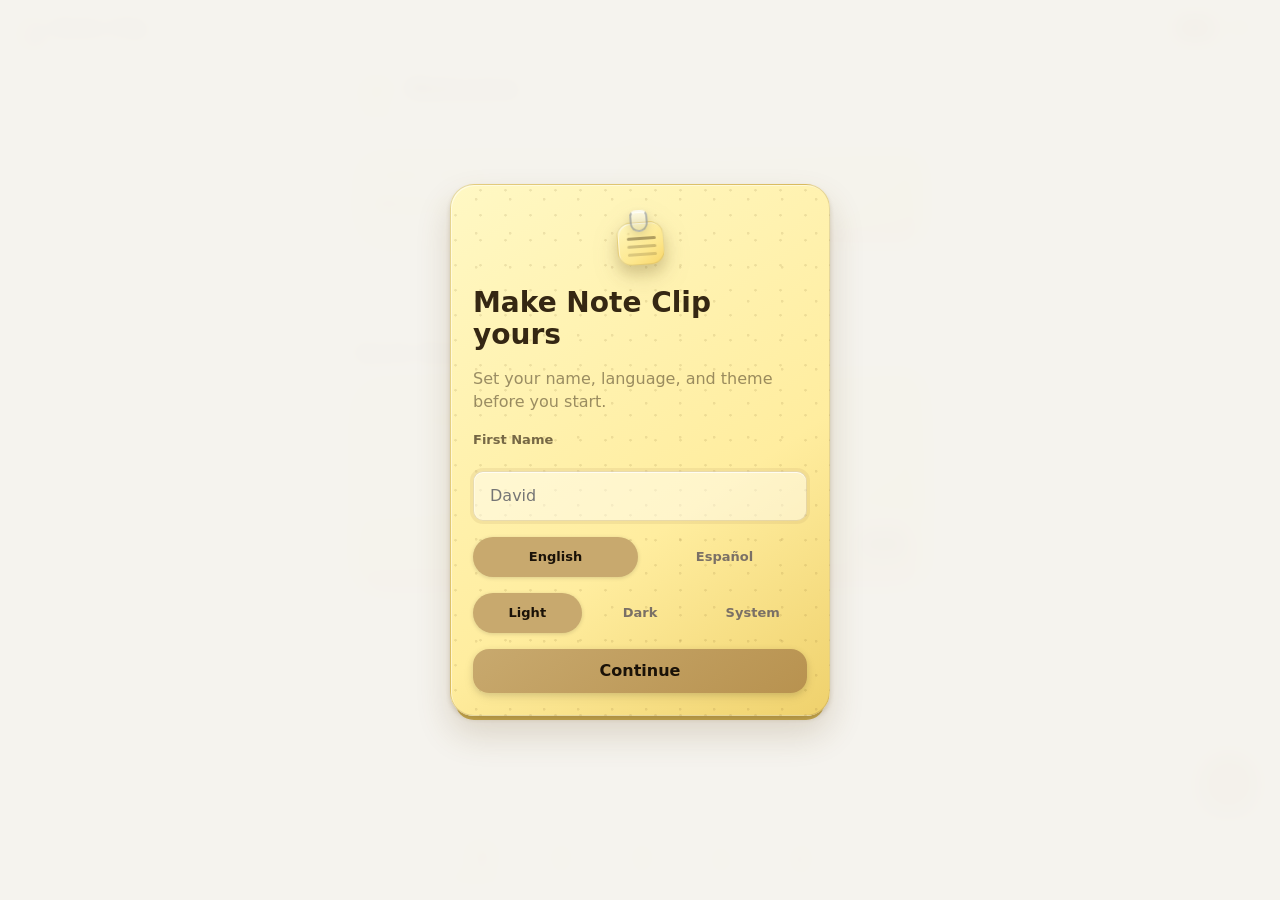
==== commit 8abbe958: "Move note sharing onto cards and polish note UI" ====
--- a/index.html
+++ b/index.html
@@ -42,9 +42,6 @@
     .nav-calendar .nav-glyph{inset:4px 5px 4px 6px;border-radius:7px;background:linear-gradient(to bottom,var(--icon-accent) 0 6px,transparent 6px),repeating-linear-gradient(to bottom,transparent 0 7px,var(--icon-paper-line) 7px 8px,transparent 8px 11px),linear-gradient(145deg,#fff3b8,var(--icon-paper) 68%,var(--icon-paper-2))}
     .nav-calendar .nav-glyph:before{left:5px;top:2px;width:3px;height:6px;border-radius:3px;background:rgba(255,255,255,.72);box-shadow:10px 0 0 rgba(255,255,255,.72)}
     .nav-calendar .nav-glyph:after{left:5px;right:5px;top:10px;height:2px;border-radius:2px;background:var(--icon-ink);opacity:.45;box-shadow:0 6px 0 var(--icon-paper-line),0 12px 0 var(--icon-paper-line)}
-    .nav-shared .nav-glyph{inset:6px 3px 3px 9px;transform:rotate(5deg)}
-    .nav-shared .nav-glyph:before{left:-6px;top:-4px;width:20px;height:16px;border-radius:6px;border:1px solid rgba(91,65,18,.14);background:linear-gradient(145deg,#fff4b8,var(--icon-paper));box-shadow:0 4px 6px rgba(96,68,20,.12)}
-    .nav-shared .nav-glyph:after{left:-2px;top:-2px;width:15px;height:10px;border:2px solid var(--icon-accent);border-left-color:transparent;border-radius:8px;transform:rotate(-30deg)}
     .nav-comms .nav-glyph{inset:6px 5px 4px 5px;border-radius:6px;background:linear-gradient(145deg,#fff1aa,var(--icon-paper))}
     .nav-comms .nav-glyph:before{left:2px;right:2px;top:3px;height:10px;border-left:10px solid transparent;border-right:10px solid transparent;border-top:7px solid rgba(121,88,27,.18)}
     .nav-comms .nav-glyph:after{right:-4px;top:-6px;width:12px;height:9px;border-radius:5px 5px 5px 1px;background:var(--icon-accent-2);box-shadow:inset 1px 1px 0 rgba(255,255,255,.32)}
@@ -105,9 +102,6 @@
     .nav-calendar .nav-glyph{inset:5px 5px 3px 6px;background:linear-gradient(to bottom,var(--icon-accent) 0 6px,transparent 6px),linear-gradient(145deg,#fff4b4,var(--icon-paper) 66%,var(--icon-paper-2))}
     .nav-calendar .nav-glyph:before{left:6px;top:3px;width:3px;height:5px;border-radius:3px;background:rgba(255,255,255,.72);box-shadow:10px 0 0 rgba(255,255,255,.72)}
     .nav-calendar .nav-glyph:after{left:6px;right:6px;top:11px;height:2px;border-radius:3px;background:var(--icon-ink);opacity:.45;box-shadow:0 6px 0 var(--icon-paper-line)}
-    .nav-shared .nav-glyph{inset:7px 5px 3px 6px;transform:none}
-    .nav-shared .nav-glyph:before{left:4px;top:-4px;width:16px;height:14px;border-radius:7px;background:linear-gradient(145deg,#fff4b8,var(--icon-paper));box-shadow:0 4px 5px rgba(90,64,22,.12)}
-    .nav-shared .nav-glyph:after{left:9px;top:6px;width:12px;height:2px;border-radius:3px;border:0;background:var(--icon-accent);transform:rotate(-18deg);box-shadow:-6px 5px 0 var(--icon-accent-2)}
     .nav-comms .nav-glyph{inset:7px 5px 4px 6px;border-radius:8px;background:linear-gradient(145deg,#fff4b4,var(--icon-paper))}
     .nav-comms .nav-glyph:before{left:5px;right:5px;top:6px;height:8px;border-left:8px solid transparent;border-right:8px solid transparent;border-top:6px solid rgba(121,88,27,.18)}
     .nav-comms .nav-glyph:after{display:none}
@@ -168,9 +162,6 @@
     .cat-chip-stationery .cat-mark{display:none}
     [data-theme="dark"] .cat-stationery,[data-theme="dark"] .cat-chip-stationery{filter:drop-shadow(0 5px 7px rgba(0,0,0,.34))}
     [data-theme="dark"] .cat-stationery:after,[data-theme="dark"] .cat-chip-stationery:after{border-color:rgba(245,222,125,.13);background:linear-gradient(145deg,#d8c157 0%,#a88f34 68%,#806d27 100%);box-shadow:inset 1px 1px 0 rgba(255,240,162,.12),0 5px 8px rgba(0,0,0,.34)}
-    .nav-shared .nav-glyph{inset:6px 5px 3px 6px;background:linear-gradient(145deg,#fff4b4,var(--icon-paper) 68%,var(--icon-paper-2))}
-    .nav-shared .nav-glyph:before{left:6px;top:-3px;width:15px;height:13px;border-radius:7px;background:linear-gradient(145deg,#fff4b8,var(--icon-paper));box-shadow:0 3px 4px rgba(80,58,24,.12)}
-    .nav-shared .nav-glyph:after{left:9px;top:9px;width:12px;height:2px;border-radius:3px;background:var(--icon-accent);transform:none;box-shadow:0 5px 0 var(--icon-accent-2)}
     .nav-comms .nav-glyph{inset:6px 5px 4px 6px;background:linear-gradient(145deg,#fff4b4,var(--icon-paper) 68%,var(--icon-paper-2))}
     .nav-comms .nav-glyph:before{left:6px;right:6px;top:7px;height:2px;border:0;border-radius:3px;background:var(--icon-ink);opacity:.44;box-shadow:0 5px 0 var(--icon-ink),0 10px 0 var(--icon-ink)}
     .nav-comms .nav-glyph:after{display:block;right:3px;top:3px;width:8px;height:7px;border-radius:5px 5px 5px 1px;background:var(--icon-accent-2);box-shadow:inset 1px 1px 0 rgba(255,255,255,.32)}
@@ -249,11 +240,6 @@
       <!-- Rendered by calendar.js -->
     </section>
 
-    <!-- Shared Pane -->
-    <section id="pane-shared" class="tab-pane">
-      <!-- Rendered by shared.js -->
-    </section>
-
     <!-- Communication Pane -->
     <section id="pane-communication" class="tab-pane">
       <!-- Rendered by communication.js -->
@@ -288,10 +274,6 @@
     <button class="nav-tab" data-tab="calendar" aria-label="Calendar">
       <span class="nav-icon nav-stationery nav-calendar" aria-hidden="true"><span class="nav-glyph"></span></span>
       <span data-i18n="tab_calendar">Calendar</span>
-    </button>
-    <button class="nav-tab" data-tab="shared" aria-label="Shared">
-      <span class="nav-icon nav-stationery nav-shared" aria-hidden="true"><span class="nav-glyph"></span></span>
-      <span data-i18n="tab_shared">Shared</span>
     </button>
     <button class="nav-tab" data-tab="settings" aria-label="Settings">
       <span class="nav-icon nav-stationery nav-settings" aria-hidden="true"><span class="nav-glyph"></span></span>
@@ -309,7 +291,6 @@
   <script src="./js/calendar.js"></script>
   <script src="./js/notes.js"></script>
   <script src="./js/lists.js"></script>
-  <script src="./js/shared.js"></script>
   <script src="./js/communication.js"></script>
   <script src="./js/settings.js"></script>
   <script src="./js/firebase/firebase-config.js"></script>
--- a/css/styles.css
+++ b/css/styles.css
@@ -447,6 +447,27 @@
   gap: 4px;
   align-items: center;
 }
+.card-share-btn {
+  min-width: 58px;
+  min-height: 38px;
+  padding: 0 var(--space-sm);
+  border-radius: var(--radius-full);
+  border: 1px solid color-mix(in srgb, var(--color-primary) 38%, transparent);
+  background: color-mix(in srgb, var(--color-primary) 10%, transparent);
+  color: var(--color-primary);
+  font-size: var(--text-xs);
+  font-weight: 800;
+  cursor: pointer;
+  transition: background var(--transition), border-color var(--transition), transform var(--transition-spring);
+  flex-shrink: 0;
+}
+.card-share-btn:hover {
+  background: color-mix(in srgb, var(--color-primary) 16%, transparent);
+  border-color: color-mix(in srgb, var(--color-primary) 54%, transparent);
+}
+.card-share-btn:active {
+  transform: scale(0.96);
+}
 
 /* Delete + action buttons on cards */
 .card-delete-btn {
@@ -519,10 +540,81 @@
   margin-top: 2px;
 }
 
+.notes-mode-tabs {
+  margin-bottom: var(--space-md);
+}
+
+.category-manage-header {
+  display: flex;
+  align-items: center;
+  justify-content: space-between;
+  gap: var(--space-md);
+  margin-bottom: var(--space-md);
+}
+
+.category-manage-title {
+  font-size: var(--text-lg);
+  font-weight: 800;
+  color: var(--color-text);
+}
+
+.category-manage-sub {
+  margin-top: 2px;
+  font-size: var(--text-sm);
+  color: var(--color-text-muted);
+}
+
+.category-card-actions {
+  display: grid;
+  grid-template-columns: 1fr 1fr;
+  gap: var(--space-xs);
+  margin-top: var(--space-md);
+}
+
+.category-action-btn {
+  min-height: 40px;
+  border-radius: var(--radius-full);
+  background: color-mix(in srgb, var(--color-surface) 54%, transparent);
+  border: 1px solid color-mix(in srgb, var(--color-primary) 28%, var(--color-border));
+  color: var(--color-primary);
+  font-size: var(--text-sm);
+  font-weight: 800;
+  cursor: pointer;
+  transition: background var(--transition), color var(--transition), transform var(--transition-spring), border-color var(--transition);
+}
+
+.category-action-btn:hover {
+  background: color-mix(in srgb, var(--color-primary) 12%, transparent);
+  border-color: color-mix(in srgb, var(--color-primary) 58%, var(--color-border));
+  color: var(--color-primary);
+}
+
+.category-action-btn.danger {
+  border-color: color-mix(in srgb, var(--color-error) 34%, var(--color-border));
+  color: var(--color-error);
+}
+
+.category-action-btn.danger:hover {
+  background: color-mix(in srgb, var(--color-error) 10%, transparent);
+  border-color: color-mix(in srgb, var(--color-error) 62%, var(--color-border));
+  color: var(--color-error);
+}
+
+.category-action-btn:active {
+  transform: scale(0.97);
+}
+
 .category-grid {
   display: grid;
   grid-template-columns: repeat(2, 1fr);
   gap: var(--space-md);
+}
+
+@media (max-width: 380px) {
+  .category-manage-header {
+    align-items: stretch;
+    flex-direction: column;
+  }
 }
 
 /* ── Notes Grid ──────────────────────────────────────────────────── */
@@ -928,6 +1020,21 @@
   animation: slide-up 280ms cubic-bezier(0.34,1.56,0.64,1);
   box-shadow: 0 -4px 24px rgba(0,0,0,.12);
 }
+.modal-sheet.modal-sheet-sticky {
+  display: flex;
+  flex-direction: column;
+  overflow: hidden;
+}
+.modal-sheet.modal-sheet-sticky .modal-title {
+  flex: 0 0 auto;
+}
+.modal-scroll-body {
+  flex: 1 1 auto;
+  min-height: 0;
+  overflow-y: auto;
+  overscroll-behavior: contain;
+  -webkit-overflow-scrolling: touch;
+}
 @keyframes slide-up {
   from { transform: translateY(100%); opacity: 0; }
   to   { transform: translateY(0);    opacity: 1; }
@@ -953,10 +1060,98 @@
 .modal-actions.sticky-actions {
   position: sticky;
   bottom: calc(-1 * var(--space-md));
+  flex: 0 0 auto;
   z-index: 2;
   background: var(--color-surface);
   padding: var(--space-sm) 0 max(var(--space-xs), env(safe-area-inset-bottom, 0px));
   border-top: 1px solid var(--color-border);
+}
+.modal-sheet.modal-sheet-sticky .modal-actions.sticky-actions {
+  position: static;
+  margin-top: var(--space-md);
+  padding-bottom: max(var(--space-xs), env(safe-area-inset-bottom, 0px));
+}
+.note-detail-section {
+  margin-bottom: var(--space-md);
+  border: 1px solid var(--color-border);
+  border-radius: var(--radius-lg);
+  background: color-mix(in srgb, var(--color-surface-2) 56%, transparent);
+  overflow: hidden;
+}
+.note-detail-section-appt {
+  border-color: var(--border-info-soft);
+  background: color-mix(in srgb, var(--color-info-soft) 72%, var(--color-surface));
+  box-shadow: inset 3px 0 0 var(--color-info);
+}
+.note-detail-summary {
+  display: flex;
+  align-items: center;
+  gap: var(--space-sm);
+  padding: var(--space-sm) var(--space-md);
+  color: var(--color-text);
+  cursor: pointer;
+  font-size: var(--text-sm);
+  font-weight: 800;
+  list-style: none;
+}
+.note-detail-summary::-webkit-details-marker {
+  display: none;
+}
+.note-detail-summary::after {
+  content: "+";
+  margin-left: auto;
+  color: var(--color-text-muted);
+  font-weight: 900;
+}
+.note-detail-section[open] .note-detail-summary::after {
+  content: "-";
+}
+.note-section-mark {
+  width: 24px;
+  height: 24px;
+  border-radius: var(--radius-full);
+  display: inline-flex;
+  align-items: center;
+  justify-content: center;
+  background: color-mix(in srgb, var(--color-info) 13%, transparent);
+  color: var(--color-info);
+  font-weight: 900;
+  flex: 0 0 auto;
+}
+.note-detail-body {
+  padding: 0 var(--space-md) var(--space-md);
+}
+.note-share-sheet {
+  max-width: 430px;
+}
+.note-share-preview {
+  max-height: 160px;
+  overflow: auto;
+  padding: var(--space-md);
+  border: 1px solid var(--color-border);
+  border-radius: var(--radius-md);
+  background: var(--color-surface-2);
+  color: var(--color-text-2);
+  font-size: var(--text-sm);
+  line-height: 1.45;
+  white-space: pre-wrap;
+}
+.note-share-actions {
+  display: grid;
+  grid-template-columns: repeat(2, minmax(0, 1fr));
+  gap: var(--space-sm);
+  margin-top: var(--space-md);
+}
+.note-share-actions .share-btn {
+  min-height: 44px;
+  display: flex;
+  align-items: center;
+  justify-content: center;
+  text-decoration: none;
+}
+.note-share-actions .share-btn[disabled] {
+  opacity: .48;
+  cursor: not-allowed;
 }
 
 /* ── Color Picker Row ────────────────────────────────────────────── */
@@ -1339,3 +1534,75 @@
   color: #141206;
   box-shadow: 0 4px 18px rgba(0,0,0,.44), inset 1px 1px 0 rgba(255,245,177,.16);
 }
+
+/* Stage 10F category icon picker polish */
+.cat-icon-selected {
+  align-items: center;
+  gap: var(--space-md);
+  padding: var(--space-md);
+  border-radius: var(--radius-lg);
+  background:
+    radial-gradient(circle at 24px 18px, rgba(109,78,24,.08) 0 1px, transparent 1.5px),
+    linear-gradient(145deg, color-mix(in srgb, var(--note-yellow) 45%, var(--color-surface)), var(--color-surface));
+  box-shadow: var(--shadow-sm), var(--shadow-inset);
+}
+.cat-icon-selected-preview {
+  width: 76px;
+  height: 76px;
+  border-radius: 20px;
+  background: color-mix(in srgb, var(--color-primary) 10%, var(--color-surface));
+  border: 1px solid var(--color-border);
+  box-shadow: inset 1px 1px 0 rgba(255,255,255,.5), 0 8px 18px rgba(90,65,35,.12);
+}
+.cat-icon-selected-preview .cat-stationery {
+  transform: rotate(-4deg) scale(1.42);
+}
+.cat-icon-selected-label {
+  color: var(--color-primary-strong);
+  letter-spacing: .04em;
+}
+.cat-icon-selected-name {
+  font-size: var(--text-lg);
+  line-height: 1.2;
+}
+.cat-icon-curated-label {
+  font-size: var(--text-sm);
+  font-weight: 800;
+  color: var(--color-text);
+}
+.cat-icon-search {
+  margin: var(--space-sm) 0;
+}
+.cat-icon-grid {
+  gap: 10px;
+}
+.cat-icon-option {
+  min-height: 86px;
+}
+.cat-icon-option .cat-stationery {
+  transform: rotate(-4deg) scale(1.08);
+}
+.cat-icon-option[hidden],
+.cat-icon-group[hidden],
+.cat-icon-empty[hidden] {
+  display: none !important;
+}
+.cat-icon-empty {
+  color: var(--color-text-muted);
+  font-size: var(--text-sm);
+  text-align: center;
+  padding: var(--space-md);
+}
+[data-theme="dark"] .cat-icon-selected {
+  background:
+    radial-gradient(circle at 24px 18px, rgba(255,242,171,.11) 0 1px, transparent 1.5px),
+    linear-gradient(145deg, color-mix(in srgb, var(--color-primary) 10%, var(--color-surface)), var(--color-surface));
+}
+@media (min-width: 700px) {
+  #pane-dashboard .quick-note-wrap {
+    width: 100%;
+    max-width: none;
+    margin-left: 0;
+    margin-right: 0;
+  }
+}
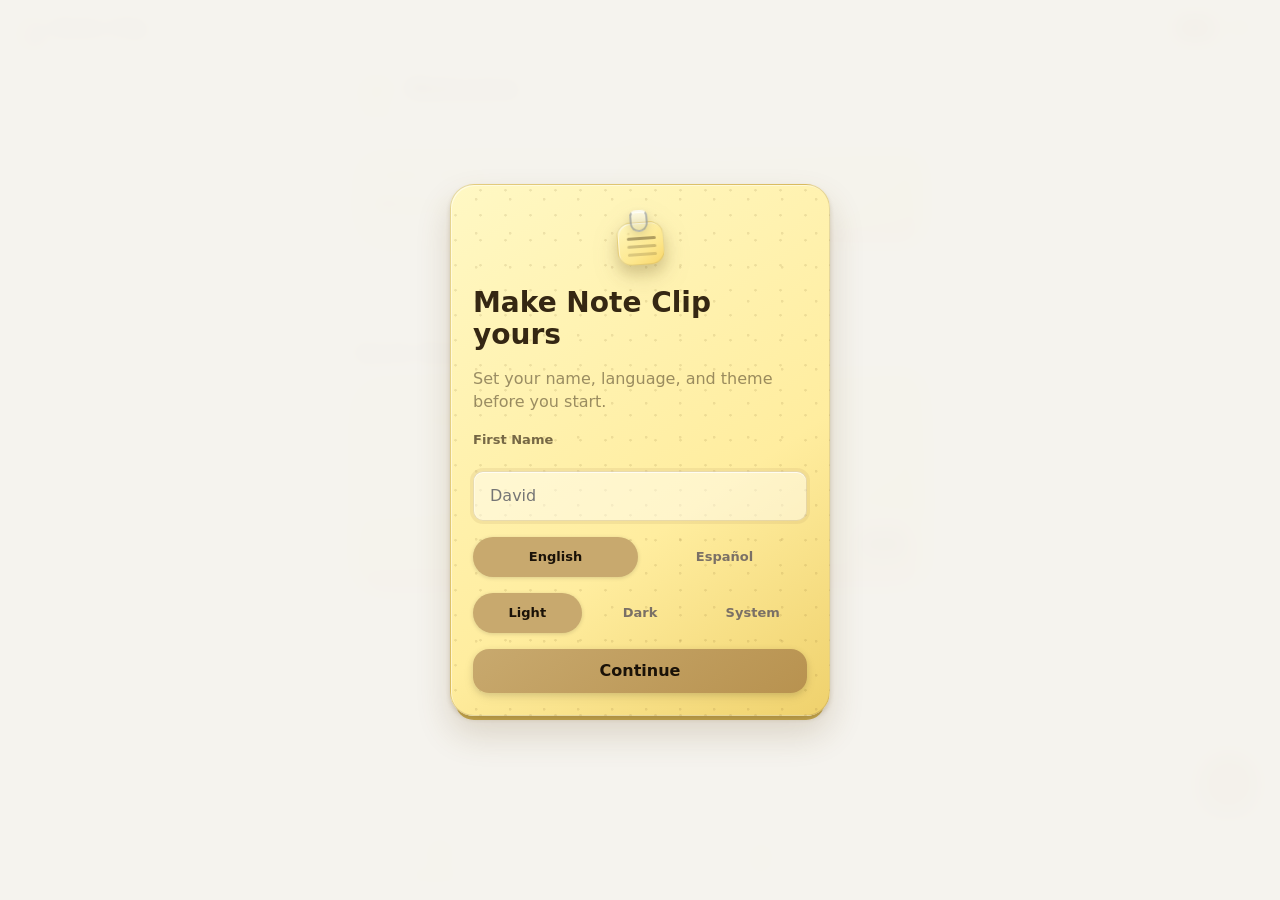
==== commit 9cbaa2ba: "Stage 5B.1+5C.2: sticky-note Quick Note + stationery nav icons, bump CACHE_VERSION" ====
--- a/index.html
+++ b/index.html
@@ -39,12 +39,15 @@
     .nav-lists .nav-glyph{inset:3px 5px 4px 7px;border-radius:6px;background:linear-gradient(90deg,var(--icon-accent) 0 4px,transparent 4px),repeating-linear-gradient(to bottom,transparent 0 7px,var(--icon-paper-line) 7px 8px,transparent 8px 11px),linear-gradient(145deg,#fff3b8,var(--icon-paper) 68%,var(--icon-paper-2))}
     .nav-lists .nav-glyph:before{left:7px;top:6px;width:3px;height:3px;border-radius:50%;background:var(--icon-ink);box-shadow:0 6px 0 var(--icon-ink),0 12px 0 var(--icon-ink)}
     .nav-lists .nav-glyph:after{left:12px;top:7px;width:8px;height:1px;background:var(--icon-paper-line);box-shadow:0 6px 0 var(--icon-paper-line),0 12px 0 var(--icon-paper-line)}
-    .nav-calendar .nav-glyph{inset:4px 5px 4px 6px;border-radius:7px;background:linear-gradient(to bottom,var(--icon-accent) 0 6px,transparent 6px),repeating-linear-gradient(to bottom,transparent 0 7px,var(--icon-paper-line) 7px 8px,transparent 8px 11px),linear-gradient(145deg,#fff3b8,var(--icon-paper) 68%,var(--icon-paper-2))}
-    .nav-calendar .nav-glyph:before{left:5px;top:2px;width:3px;height:6px;border-radius:3px;background:rgba(255,255,255,.72);box-shadow:10px 0 0 rgba(255,255,255,.72)}
-    .nav-calendar .nav-glyph:after{left:5px;right:5px;top:10px;height:2px;border-radius:2px;background:var(--icon-ink);opacity:.45;box-shadow:0 6px 0 var(--icon-paper-line),0 12px 0 var(--icon-paper-line)}
+    .nav-shared .nav-glyph{inset:6px 3px 3px 9px;transform:rotate(5deg)}
+    .nav-shared .nav-glyph:before{left:-6px;top:-4px;width:20px;height:16px;border-radius:6px;border:1px solid rgba(91,65,18,.14);background:linear-gradient(145deg,#fff4b8,var(--icon-paper));box-shadow:0 4px 6px rgba(96,68,20,.12)}
+    .nav-shared .nav-glyph:after{left:-2px;top:-2px;width:15px;height:10px;border:2px solid var(--icon-accent);border-left-color:transparent;border-radius:8px;transform:rotate(-30deg)}
     .nav-comms .nav-glyph{inset:6px 5px 4px 5px;border-radius:6px;background:linear-gradient(145deg,#fff1aa,var(--icon-paper))}
     .nav-comms .nav-glyph:before{left:2px;right:2px;top:3px;height:10px;border-left:10px solid transparent;border-right:10px solid transparent;border-top:7px solid rgba(121,88,27,.18)}
     .nav-comms .nav-glyph:after{right:-4px;top:-6px;width:12px;height:9px;border-radius:5px 5px 5px 1px;background:var(--icon-accent-2);box-shadow:inset 1px 1px 0 rgba(255,255,255,.32)}
+    .nav-calendar .nav-glyph{inset:4px 4px 3px 4px;border-radius:6px;background:linear-gradient(145deg,#fff4b8,var(--icon-paper))}
+    .nav-calendar .nav-glyph:before{left:2px;right:2px;top:4px;height:2px;background:var(--icon-ink);opacity:.22;box-shadow:0 3px 0 rgba(91,65,18,.14),0 6px 0 rgba(91,65,18,.11),0 9px 0 rgba(91,65,18,.1)}
+    .nav-calendar .nav-glyph:after{left:3px;top:-3px;width:4px;height:6px;border-radius:2px;background:var(--icon-accent);box-shadow:8px 0 0 var(--icon-accent)}
     .nav-settings .nav-glyph{inset:4px 7px 3px 6px;border-radius:6px;background:linear-gradient(90deg,var(--icon-accent-2) 0 4px,transparent 4px),linear-gradient(145deg,#fff3b4,var(--icon-paper) 65%,var(--icon-paper-2))}
     .nav-settings .nav-glyph:before{right:3px;top:5px;width:10px;height:2px;border-radius:3px;background:var(--icon-ink);opacity:.48;box-shadow:-3px 5px 0 var(--icon-ink),0 10px 0 var(--icon-ink)}
     .nav-settings .nav-glyph:after{left:10px;bottom:-3px;width:5px;height:18px;border-radius:4px;background:linear-gradient(to bottom,var(--icon-accent),#e1c06d 70%,var(--icon-ink) 70% 100%);transform:rotate(38deg);box-shadow:0 3px 4px rgba(78,54,14,.18)}
@@ -99,12 +102,15 @@
     .nav-lists .nav-glyph{inset:5px 5px 3px 6px;background:linear-gradient(90deg,var(--icon-accent) 0 4px,transparent 4px),linear-gradient(145deg,#fff4b4,var(--icon-paper) 66%,var(--icon-paper-2))}
     .nav-lists .nav-glyph:before{left:8px;top:7px;width:3px;height:3px;box-shadow:0 7px 0 var(--icon-ink)}
     .nav-lists .nav-glyph:after{left:13px;top:8px;width:8px;height:2px;border-radius:3px;box-shadow:0 7px 0 var(--icon-paper-line)}
-    .nav-calendar .nav-glyph{inset:5px 5px 3px 6px;background:linear-gradient(to bottom,var(--icon-accent) 0 6px,transparent 6px),linear-gradient(145deg,#fff4b4,var(--icon-paper) 66%,var(--icon-paper-2))}
-    .nav-calendar .nav-glyph:before{left:6px;top:3px;width:3px;height:5px;border-radius:3px;background:rgba(255,255,255,.72);box-shadow:10px 0 0 rgba(255,255,255,.72)}
-    .nav-calendar .nav-glyph:after{left:6px;right:6px;top:11px;height:2px;border-radius:3px;background:var(--icon-ink);opacity:.45;box-shadow:0 6px 0 var(--icon-paper-line)}
+    .nav-shared .nav-glyph{inset:7px 5px 3px 6px;transform:none}
+    .nav-shared .nav-glyph:before{left:4px;top:-4px;width:16px;height:14px;border-radius:7px;background:linear-gradient(145deg,#fff4b8,var(--icon-paper));box-shadow:0 4px 5px rgba(90,64,22,.12)}
+    .nav-shared .nav-glyph:after{left:9px;top:6px;width:12px;height:2px;border-radius:3px;border:0;background:var(--icon-accent);transform:rotate(-18deg);box-shadow:-6px 5px 0 var(--icon-accent-2)}
     .nav-comms .nav-glyph{inset:7px 5px 4px 6px;border-radius:8px;background:linear-gradient(145deg,#fff4b4,var(--icon-paper))}
     .nav-comms .nav-glyph:before{left:5px;right:5px;top:6px;height:8px;border-left:8px solid transparent;border-right:8px solid transparent;border-top:6px solid rgba(121,88,27,.18)}
     .nav-comms .nav-glyph:after{display:none}
+    .nav-calendar .nav-glyph{inset:4px 4px 3px 4px;border-radius:6px;background:linear-gradient(145deg,#fff4b8,var(--icon-paper))}
+    .nav-calendar .nav-glyph:before{left:2px;right:2px;top:4px;height:2px;background:var(--icon-ink);opacity:.22;box-shadow:0 3px 0 rgba(91,65,18,.14),0 6px 0 rgba(91,65,18,.11),0 9px 0 rgba(91,65,18,.1)}
+    .nav-calendar .nav-glyph:after{left:3px;top:-3px;width:4px;height:6px;border-radius:2px;background:var(--icon-accent);box-shadow:8px 0 0 var(--icon-accent)}
     .nav-settings .nav-glyph{inset:5px 5px 3px 6px;background:linear-gradient(90deg,var(--icon-accent-2) 0 4px,transparent 4px),linear-gradient(145deg,#fff4b4,var(--icon-paper) 66%,var(--icon-paper-2))}
     .nav-settings .nav-glyph:before{right:5px;top:7px;width:10px;height:2px;box-shadow:-3px 6px 0 var(--icon-ink)}
     .nav-settings .nav-glyph:after{left:9px;bottom:-2px;width:4px;height:15px}
@@ -162,6 +168,9 @@
     .cat-chip-stationery .cat-mark{display:none}
     [data-theme="dark"] .cat-stationery,[data-theme="dark"] .cat-chip-stationery{filter:drop-shadow(0 5px 7px rgba(0,0,0,.34))}
     [data-theme="dark"] .cat-stationery:after,[data-theme="dark"] .cat-chip-stationery:after{border-color:rgba(245,222,125,.13);background:linear-gradient(145deg,#d8c157 0%,#a88f34 68%,#806d27 100%);box-shadow:inset 1px 1px 0 rgba(255,240,162,.12),0 5px 8px rgba(0,0,0,.34)}
+    .nav-shared .nav-glyph{inset:6px 5px 3px 6px;background:linear-gradient(145deg,#fff4b4,var(--icon-paper) 68%,var(--icon-paper-2))}
+    .nav-shared .nav-glyph:before{left:6px;top:-3px;width:15px;height:13px;border-radius:7px;background:linear-gradient(145deg,#fff4b8,var(--icon-paper));box-shadow:0 3px 4px rgba(80,58,24,.12)}
+    .nav-shared .nav-glyph:after{left:9px;top:9px;width:12px;height:2px;border-radius:3px;background:var(--icon-accent);transform:none;box-shadow:0 5px 0 var(--icon-accent-2)}
     .nav-comms .nav-glyph{inset:6px 5px 4px 6px;background:linear-gradient(145deg,#fff4b4,var(--icon-paper) 68%,var(--icon-paper-2))}
     .nav-comms .nav-glyph:before{left:6px;right:6px;top:7px;height:2px;border:0;border-radius:3px;background:var(--icon-ink);opacity:.44;box-shadow:0 5px 0 var(--icon-ink),0 10px 0 var(--icon-ink)}
     .nav-comms .nav-glyph:after{display:block;right:3px;top:3px;width:8px;height:7px;border-radius:5px 5px 5px 1px;background:var(--icon-accent-2);box-shadow:inset 1px 1px 0 rgba(255,255,255,.32)}
@@ -235,12 +244,16 @@
       <!-- Rendered by lists.js -->
     </section>
 
-    <!-- Calendar Pane -->
+    <!-- Shared Pane -->
+    <section id="pane-shared" class="tab-pane">
+      <!-- Rendered by shared.js -->
+    </section>
+
+    <!-- Communication Pane -->
     <section id="pane-calendar" class="tab-pane">
       <!-- Rendered by calendar.js -->
     </section>
 
-    <!-- Communication Pane -->
     <section id="pane-communication" class="tab-pane">
       <!-- Rendered by communication.js -->
     </section>
@@ -260,23 +273,62 @@
   <!-- Bottom Navigation -->
   <nav class="bottom-nav" role="navigation" aria-label="Main navigation">
     <button class="nav-tab active" data-tab="dashboard" aria-label="Dashboard">
-      <span class="nav-icon nav-stationery nav-dashboard" aria-hidden="true"><span class="nav-glyph"></span></span>
+      <svg width="24" height="24" viewBox="0 0 28 28" class="nav-icon" aria-hidden="true" fill="none" stroke="currentColor" stroke-width="1.5" stroke-linecap="round" stroke-linejoin="round">
+  <rect x="7" y="4" width="14" height="20" rx="2" fill="currentColor" fill-opacity="0.08"/>
+  <rect x="7" y="4" width="14" height="20" rx="2"/>
+  <rect x="11" y="2" width="6" height="4" rx="1"/>
+  <line x1="11" y1="12" x2="19" y2="12"/>
+  <line x1="11" y1="16" x2="17" y2="16"/>
+  <polyline points="9,11 10.5,12.5 9,14"/>
+</svg>
       <span data-i18n="tab_dashboard">Dashboard</span>
     </button>
     <button class="nav-tab" data-tab="notes" aria-label="Notes">
-      <span class="nav-icon nav-stationery nav-notes" aria-hidden="true"><span class="nav-glyph"></span></span>
+      <svg width="24" height="24" viewBox="0 0 28 28" class="nav-icon" aria-hidden="true" fill="none" stroke="currentColor" stroke-width="1.5" stroke-linecap="round" stroke-linejoin="round">
+  <rect x="5" y="4" width="18" height="21" rx="2" fill="currentColor" fill-opacity="0.08"/>
+  <rect x="5" y="4" width="18" height="21" rx="2"/>
+  <line x1="14" y1="4" x2="14" y2="25"/>
+  <line x1="9" y1="9" x2="12" y2="9"/>
+  <line x1="9" y1="13" x2="12" y2="13"/>
+  <line x1="16" y1="9" x2="21" y2="9"/>
+  <line x1="16" y1="13" x2="21" y2="13"/>
+  <line x1="16" y1="17" x2="21" y2="17"/>
+</svg>
       <span data-i18n="tab_notes">Notes</span>
     </button>
     <button class="nav-tab" data-tab="lists" aria-label="Lists">
-      <span class="nav-icon nav-stationery nav-lists" aria-hidden="true"><span class="nav-glyph"></span></span>
+      <svg width="24" height="24" viewBox="0 0 28 28" class="nav-icon" aria-hidden="true" fill="none" stroke="currentColor" stroke-width="1.5" stroke-linecap="round" stroke-linejoin="round">
+  <rect x="6" y="3" width="16" height="22" rx="2" fill="currentColor" fill-opacity="0.08"/>
+  <rect x="6" y="3" width="16" height="22" rx="2"/>
+  <rect x="9" y="8" width="4" height="4" rx="0.75"/>
+  <polyline points="9.5,9.5 10.5,11 12.5,8.5"/>
+  <line x1="15" y1="10" x2="20" y2="10"/>
+  <rect x="9" y="15" width="4" height="4" rx="0.75"/>
+  <polyline points="9.5,16.5 10.5,18 12.5,15.5"/>
+  <line x1="15" y1="17" x2="20" y2="17"/>
+</svg>
       <span data-i18n="tab_lists">Lists</span>
+    </button>
+    <button class="nav-tab" data-tab="shared" aria-label="Shared">
+      <svg width="24" height="24" viewBox="0 0 28 28" class="nav-icon" aria-hidden="true" fill="none" stroke="currentColor" stroke-width="1.5" stroke-linecap="round" stroke-linejoin="round">
+  <rect x="4" y="7" width="13" height="15" rx="2" fill="currentColor" fill-opacity="0.12"/>
+  <rect x="4" y="7" width="13" height="15" rx="2"/>
+  <rect x="11" y="4" width="13" height="15" rx="2" fill="currentColor" fill-opacity="0.08"/>
+  <rect x="11" y="4" width="13" height="15" rx="2"/>
+  <line x1="14" y1="9" x2="21" y2="9"/>
+  <line x1="14" y1="12" x2="21" y2="12"/>
+</svg>
+      <span data-i18n="tab_shared">Shared</span>
     </button>
     <button class="nav-tab" data-tab="calendar" aria-label="Calendar">
       <span class="nav-icon nav-stationery nav-calendar" aria-hidden="true"><span class="nav-glyph"></span></span>
       <span data-i18n="tab_calendar">Calendar</span>
     </button>
     <button class="nav-tab" data-tab="settings" aria-label="Settings">
-      <span class="nav-icon nav-stationery nav-settings" aria-hidden="true"><span class="nav-glyph"></span></span>
+      <svg width="24" height="24" viewBox="0 0 28 28" class="nav-icon" aria-hidden="true" fill="none" stroke="currentColor" stroke-width="1.5" stroke-linecap="round" stroke-linejoin="round">
+  <circle cx="14" cy="14" r="3.5"/>
+  <path d="M14 3.5A1.5 1.5 0 0 1 15.5 5v.6a7.5 7.5 0 0 1 1.8.75l.42-.42a1.5 1.5 0 0 1 2.12 2.12l-.42.42A7.5 7.5 0 0 1 20.2 10.3l.3-.02A1.5 1.5 0 1 1 20.5 13.3l-.3.02a7.5 7.5 0 0 1-.75 1.8l.42.42a1.5 1.5 0 0 1-2.12 2.12l-.42-.42a7.5 7.5 0 0 1-1.8.75V18.5a1.5 1.5 0 0 1-3 0v-.6a7.5 7.5 0 0 1-1.8-.75l-.42.42a1.5 1.5 0 0 1-2.12-2.12l.42-.42A7.5 7.5 0 0 1 7.8 13.7l-.3.02a1.5 1.5 0 1 1 0-3l.3-.02a7.5 7.5 0 0 1 .75-1.8l-.42-.42a1.5 1.5 0 0 1 2.12-2.12l.42.42A7.5 7.5 0 0 1 12.4 5.6V5A1.5 1.5 0 0 1 14 3.5z"/>
+</svg>
       <span data-i18n="tab_settings">Settings</span>
     </button>
   </nav>
@@ -288,14 +340,15 @@
   <script src="./js/i18n.js"></script>
   <script src="./js/storage.js"></script>
   <script src="./js/dashboard.js"></script>
-  <script src="./js/calendar.js"></script>
   <script src="./js/notes.js"></script>
   <script src="./js/lists.js"></script>
+  <script src="./js/shared.js"></script>
   <script src="./js/communication.js"></script>
+  <script src="./js/calendar.js"></script>
+  <script src="./js/reminders.js"></script>
   <script src="./js/settings.js"></script>
   <script src="./js/firebase/firebase-config.js"></script>
   <script src="./js/firebase/cloud-sync.js"></script>
-  <script src="./js/reminders.js"></script>
   <script src="./js/onboarding.js"></script>
   <script src="./app.js"></script>
 </body>
--- a/css/styles.css
+++ b/css/styles.css
@@ -101,6 +101,11 @@
   --header-height:      56px;
   --bottom-nav-height:  76px;
   --max-width:          600px;
+  /* Quick Note */
+  --quick-note-paper: #FFF9C4;
+  --quick-note-lines: rgba(100, 120, 180, 0.13);
+  --quick-note-fold: #F0E68C;
+  --quick-note-fold-shadow: rgba(0, 0, 0, 0.10);
 }
 
 /* ── Dark mode — Executive Dashboard System ──────────────────────── */
@@ -148,6 +153,11 @@
   --color-primary-dark: #B8943A;
   --shadow-card:        0 1px 2px rgba(0,0,0,.3), 0 4px 12px rgba(0,0,0,.4), 0 8px 24px rgba(0,0,0,.3);
   --shadow-inset:       inset 0 1px 0 rgba(255,255,255,.08), inset 1px 0 0 rgba(255,255,255,.04);
+  /* Quick Note dark */
+  --quick-note-paper: #3D3820;
+  --quick-note-lines: rgba(150, 170, 220, 0.18);
+  --quick-note-fold: #2E2A15;
+  --quick-note-fold-shadow: rgba(0, 0, 0, 0.25);
 }
 
 /* ── Reset + Base ────────────────────────────────────────────────── */
@@ -447,27 +457,6 @@
   gap: 4px;
   align-items: center;
 }
-.card-share-btn {
-  min-width: 58px;
-  min-height: 38px;
-  padding: 0 var(--space-sm);
-  border-radius: var(--radius-full);
-  border: 1px solid color-mix(in srgb, var(--color-primary) 38%, transparent);
-  background: color-mix(in srgb, var(--color-primary) 10%, transparent);
-  color: var(--color-primary);
-  font-size: var(--text-xs);
-  font-weight: 800;
-  cursor: pointer;
-  transition: background var(--transition), border-color var(--transition), transform var(--transition-spring);
-  flex-shrink: 0;
-}
-.card-share-btn:hover {
-  background: color-mix(in srgb, var(--color-primary) 16%, transparent);
-  border-color: color-mix(in srgb, var(--color-primary) 54%, transparent);
-}
-.card-share-btn:active {
-  transform: scale(0.96);
-}
 
 /* Delete + action buttons on cards */
 .card-delete-btn {
@@ -540,81 +529,125 @@
   margin-top: 2px;
 }
 
-.notes-mode-tabs {
-  margin-bottom: var(--space-md);
-}
-
-.category-manage-header {
-  display: flex;
-  align-items: center;
-  justify-content: space-between;
-  gap: var(--space-md);
-  margin-bottom: var(--space-md);
-}
-
-.category-manage-title {
-  font-size: var(--text-lg);
-  font-weight: 800;
-  color: var(--color-text);
-}
-
-.category-manage-sub {
-  margin-top: 2px;
-  font-size: var(--text-sm);
-  color: var(--color-text-muted);
-}
-
-.category-card-actions {
-  display: grid;
-  grid-template-columns: 1fr 1fr;
-  gap: var(--space-xs);
-  margin-top: var(--space-md);
-}
-
-.category-action-btn {
-  min-height: 40px;
-  border-radius: var(--radius-full);
-  background: color-mix(in srgb, var(--color-surface) 54%, transparent);
-  border: 1px solid color-mix(in srgb, var(--color-primary) 28%, var(--color-border));
-  color: var(--color-primary);
-  font-size: var(--text-sm);
-  font-weight: 800;
-  cursor: pointer;
-  transition: background var(--transition), color var(--transition), transform var(--transition-spring), border-color var(--transition);
-}
-
-.category-action-btn:hover {
-  background: color-mix(in srgb, var(--color-primary) 12%, transparent);
-  border-color: color-mix(in srgb, var(--color-primary) 58%, var(--color-border));
-  color: var(--color-primary);
-}
-
-.category-action-btn.danger {
-  border-color: color-mix(in srgb, var(--color-error) 34%, var(--color-border));
-  color: var(--color-error);
-}
-
-.category-action-btn.danger:hover {
-  background: color-mix(in srgb, var(--color-error) 10%, transparent);
-  border-color: color-mix(in srgb, var(--color-error) 62%, var(--color-border));
-  color: var(--color-error);
-}
-
-.category-action-btn:active {
-  transform: scale(0.97);
-}
-
 .category-grid {
   display: grid;
   grid-template-columns: repeat(2, 1fr);
   gap: var(--space-md);
 }
 
-@media (max-width: 380px) {
-  .category-manage-header {
-    align-items: stretch;
-    flex-direction: column;
-  }
+.cat-modal-sheet {
+  max-height: min(88vh, 760px);
+  overflow: auto;
+}
+
+.cat-icon-selected {
+  display: flex;
+  align-items: center;
+  gap: var(--space-sm);
+  margin-bottom: var(--space-sm);
+  padding: 10px;
+  border: 1px solid var(--color-border);
+  border-radius: var(--radius-md);
+  background: var(--color-surface-2);
+}
+
+.cat-icon-selected-preview {
+  width: 48px;
+  height: 48px;
+  display: grid;
+  place-items: center;
+  flex: 0 0 auto;
+  font-size: 1.7rem;
+}
+
+.cat-icon-selected-label {
+  font-size: var(--text-xs);
+  color: var(--color-text-muted);
+  font-weight: 700;
+  text-transform: uppercase;
+  letter-spacing: .02em;
+}
+
+.cat-icon-selected-name {
+  font-weight: 800;
+  color: var(--color-text);
+}
+
+.cat-icon-picker {
+  display: flex;
+  flex-direction: column;
+  gap: var(--space-sm);
+}
+
+.cat-icon-grid {
+  display: grid;
+  grid-template-columns: repeat(3, minmax(0, 1fr));
+  gap: 8px;
+}
+
+.cat-icon-option {
+  min-height: 74px;
+  padding: 8px 6px;
+  border: 1px solid var(--color-border);
+  border-radius: var(--radius-md);
+  background: var(--color-surface);
+  color: var(--color-text);
+  display: flex;
+  flex-direction: column;
+  align-items: center;
+  justify-content: center;
+  gap: 5px;
+  font: inherit;
+  font-size: var(--text-xs);
+  font-weight: 700;
+  text-align: center;
+  line-height: 1.15;
+  cursor: pointer;
+}
+
+.cat-icon-option.selected {
+  border-color: var(--color-primary);
+  box-shadow: 0 0 0 2px rgba(200,169,110,.24), var(--shadow-sm);
+  box-shadow: 0 0 0 2px color-mix(in srgb, var(--color-primary) 24%, transparent), var(--shadow-sm);
+  background: var(--color-primary-soft);
+}
+
+.cat-icon-option:focus-visible {
+  outline: 2px solid var(--color-primary);
+  outline-offset: 2px;
+}
+
+.cat-icon-picture {
+  font-size: 1.5rem;
+  line-height: 1;
+}
+
+.cat-icon-empty {
+  color: var(--color-text-muted);
+  font-size: var(--text-sm);
+  text-align: center;
+  padding: var(--space-sm);
+}
+
+.cat-custom-fallback {
+  border-top: 1px solid var(--color-border);
+  padding-top: var(--space-xs);
+}
+
+.cat-custom-fallback summary {
+  cursor: pointer;
+  color: var(--color-text-muted);
+  font-size: var(--text-sm);
+  font-weight: 700;
+}
+
+.cat-custom-row {
+  margin-top: var(--space-sm);
+}
+
+@media (max-width: 420px) {
+  .cat-icon-grid { grid-template-columns: repeat(2, minmax(0, 1fr)); }
+  .cat-icon-option { min-height: 70px; }
 }
 
 /* ── Notes Grid ──────────────────────────────────────────────────── */
@@ -1020,21 +1053,6 @@
   animation: slide-up 280ms cubic-bezier(0.34,1.56,0.64,1);
   box-shadow: 0 -4px 24px rgba(0,0,0,.12);
 }
-.modal-sheet.modal-sheet-sticky {
-  display: flex;
-  flex-direction: column;
-  overflow: hidden;
-}
-.modal-sheet.modal-sheet-sticky .modal-title {
-  flex: 0 0 auto;
-}
-.modal-scroll-body {
-  flex: 1 1 auto;
-  min-height: 0;
-  overflow-y: auto;
-  overscroll-behavior: contain;
-  -webkit-overflow-scrolling: touch;
-}
 @keyframes slide-up {
   from { transform: translateY(100%); opacity: 0; }
   to   { transform: translateY(0);    opacity: 1; }
@@ -1060,98 +1078,10 @@
 .modal-actions.sticky-actions {
   position: sticky;
   bottom: calc(-1 * var(--space-md));
-  flex: 0 0 auto;
   z-index: 2;
   background: var(--color-surface);
   padding: var(--space-sm) 0 max(var(--space-xs), env(safe-area-inset-bottom, 0px));
   border-top: 1px solid var(--color-border);
-}
-.modal-sheet.modal-sheet-sticky .modal-actions.sticky-actions {
-  position: static;
-  margin-top: var(--space-md);
-  padding-bottom: max(var(--space-xs), env(safe-area-inset-bottom, 0px));
-}
-.note-detail-section {
-  margin-bottom: var(--space-md);
-  border: 1px solid var(--color-border);
-  border-radius: var(--radius-lg);
-  background: color-mix(in srgb, var(--color-surface-2) 56%, transparent);
-  overflow: hidden;
-}
-.note-detail-section-appt {
-  border-color: var(--border-info-soft);
-  background: color-mix(in srgb, var(--color-info-soft) 72%, var(--color-surface));
-  box-shadow: inset 3px 0 0 var(--color-info);
-}
-.note-detail-summary {
-  display: flex;
-  align-items: center;
-  gap: var(--space-sm);
-  padding: var(--space-sm) var(--space-md);
-  color: var(--color-text);
-  cursor: pointer;
-  font-size: var(--text-sm);
-  font-weight: 800;
-  list-style: none;
-}
-.note-detail-summary::-webkit-details-marker {
-  display: none;
-}
-.note-detail-summary::after {
-  content: "+";
-  margin-left: auto;
-  color: var(--color-text-muted);
-  font-weight: 900;
-}
-.note-detail-section[open] .note-detail-summary::after {
-  content: "-";
-}
-.note-section-mark {
-  width: 24px;
-  height: 24px;
-  border-radius: var(--radius-full);
-  display: inline-flex;
-  align-items: center;
-  justify-content: center;
-  background: color-mix(in srgb, var(--color-info) 13%, transparent);
-  color: var(--color-info);
-  font-weight: 900;
-  flex: 0 0 auto;
-}
-.note-detail-body {
-  padding: 0 var(--space-md) var(--space-md);
-}
-.note-share-sheet {
-  max-width: 430px;
-}
-.note-share-preview {
-  max-height: 160px;
-  overflow: auto;
-  padding: var(--space-md);
-  border: 1px solid var(--color-border);
-  border-radius: var(--radius-md);
-  background: var(--color-surface-2);
-  color: var(--color-text-2);
-  font-size: var(--text-sm);
-  line-height: 1.45;
-  white-space: pre-wrap;
-}
-.note-share-actions {
-  display: grid;
-  grid-template-columns: repeat(2, minmax(0, 1fr));
-  gap: var(--space-sm);
-  margin-top: var(--space-md);
-}
-.note-share-actions .share-btn {
-  min-height: 44px;
-  display: flex;
-  align-items: center;
-  justify-content: center;
-  text-decoration: none;
-}
-.note-share-actions .share-btn[disabled] {
-  opacity: .48;
-  cursor: not-allowed;
 }
 
 /* ── Color Picker Row ────────────────────────────────────────────── */
@@ -1425,184 +1355,99 @@
 .shared-card-actions { display: flex; gap: 6px; margin-top: 8px; }
 .shared-card-actions button { flex: 1; padding: 6px; font-size: .75rem; }
 
-/* Main Calendar Tab */
-.calendar-main { margin-bottom: var(--space-md); }
-.calendar-section {
-  background: var(--color-surface);
-  border: 1px solid var(--color-border);
-  border-radius: var(--radius-lg);
-  box-shadow: var(--shadow-sm), var(--shadow-inset);
-  padding: var(--space-md);
-}
-.calendar-last-section { margin-bottom: calc(var(--bottom-nav-height) + 10px); }
-.calendar-note-row {
-  display: flex;
-  align-items: center;
-  gap: 10px;
-  width: 100%;
-  min-height: 50px;
-  padding: 11px 12px;
-  margin-bottom: 8px;
-  border: 1px solid var(--color-border);
+/* ── Calendar Tab ─────────────────────────────────────────────────── */
+#cal-tab-cal { position: relative; }
+.cal-tab-calendar { margin-bottom: 0; }
+.cal-day.has-reminder::after {
+  conte
+/* ── Toggle Switch ───────────────────────────────────────────────── */
+.toggle-switch { position:relative; display:inline-block; width:44px; height:24px; flex-shrink:0; }
+.toggle-switch input { opacity:0; width:0; height:0; }
+.toggle-slider {
+  position:absolute; cursor:pointer; inset:0;
+  background:var(--color-border); border-radius:24px;
+  transition:background .2s;
+}
+.toggle-slider::before {
+  content:''; position:absolute; width:18px; height:18px;
+  left:3px; top:3px; background:#fff; border-radius:50%;
+  transition:transform .2s;
+}
+.toggle-switch input:checked + .toggle-slider { background:var(--color-primary); }
+.toggle-switch input:checked + .toggle-slider::before { transform:translateX(20px); }
+
+/* ── Weather Chip ────────────────────────────────────────────────── */
+.weather-chip {
+  display:inline-flex; align-items:center; gap:6px;
+  background:var(--color-surface-2,rgba(0,0,0,.06));
+  border-radius:20px; padding:4px 10px 4px 8px;
+  font-size:var(--text-sm); color:var(--color-text);
+  margin-top:var(--space-xs);
+}
+.weather-chip-icon { font-size:1.1rem; line-height:1; }
+.weather-chip-temp { font-weight:600; }
+
+/* ── Reminder Bell Icon ──────────────────────────────────────────── */
+.bell-btn {
+  background:none; border:none; cursor:pointer; padding:2px 4px;
+  font-size:0.85rem; line-height:1; opacity:0.55;
+  color:var(--color-text); border-radius:4px;
+  transition:opacity .15s;
+}
+.bell-btn:hover { opacity:1; }
+.bell-btn.has-reminder { opacity:1; color:var(--color-primary); }
+
+/* Quick Note */
+.quick-note-card {
+  position: relative;
+  background-color: var(--quick-note-paper);
+  background-image:
+    repeating-linear-gradient(
+      to bottom,
+      transparent,
+      transparent 27px,
+      var(--quick-note-lines) 27px,
+      var(--quick-note-lines) 28px
+    );
   border-radius: 12px;
-  background: var(--color-surface);
-  color: var(--color-text);
-  text-align: left;
-  box-shadow: 0 2px 8px rgba(48,38,20,.07), inset 0 1px 0 rgba(255,255,255,.45);
-}
-.calendar-note-row:last-child { margin-bottom: 0; }
-.calendar-note-main {
-  display: flex;
-  flex-direction: column;
-  min-width: 0;
-  flex: 1;
-}
-.calendar-note-title {
-  font-size: .95rem;
-  font-weight: 700;
-  color: var(--color-text);
+  box-shadow: 0 4px 16px rgba(0,0,0,0.12), 0 1px 4px rgba(0,0,0,0.08);
   overflow: hidden;
-  text-overflow: ellipsis;
-  white-space: nowrap;
-}
-.calendar-note-meta {
-  font-size: .8rem;
-  font-weight: 700;
-  color: var(--color-primary-strong);
-}
-[data-theme="dark"] .calendar-section,
-[data-theme="dark"] .calendar-note-row {
-  box-shadow: 0 2px 10px rgba(0,0,0,.26), inset 0 1px 0 rgba(255,255,255,.05);
-}
-
-/* Reminder Popup */
-.reminder-popup-sheet { border-radius: var(--radius-xl) var(--radius-xl) 0 0; }
-.reminder-popup-card {
-  position: relative;
-  overflow: hidden;
-  padding: var(--space-md);
-  border-radius: var(--radius-lg);
-  border: 1px solid rgba(120,86,21,.16);
-  background:
-    radial-gradient(circle at 18px 18px,rgba(109,78,24,.12) 0 1px,transparent 1.6px),
-    repeating-linear-gradient(to bottom,transparent 0 25px,rgba(122,92,22,.14) 25px 26px,transparent 26px 32px),
-    linear-gradient(145deg,#fff1a8,#f7df78 72%,#e7c962);
-  color: #2d2210;
-  box-shadow: var(--shadow-card), inset 1px 1px 0 rgba(255,255,255,.5);
-}
-.reminder-popup-card:after {
+  border: none;
+}
+.quick-note-card::after {
   content: '';
   position: absolute;
-  right: -1px;
-  bottom: -1px;
-  width: 34px;
-  height: 34px;
-  border-radius: 10px 0 18px 0;
-  background: linear-gradient(135deg,rgba(255,255,255,.7),#e4c65f);
-  clip-path: polygon(100% 0,100% 100%,0 100%);
-  pointer-events: none;
-}
-.reminder-popup-kicker {
-  font-size: var(--text-xs);
-  font-weight: 800;
-  text-transform: uppercase;
-  letter-spacing: .08em;
-  color: rgba(45,34,16,.62);
-  margin-bottom: 6px;
-}
-.reminder-popup-title {
-  font-size: var(--text-xl);
-  font-weight: 800;
-  line-height: 1.2;
-  margin-bottom: 6px;
-}
-.reminder-popup-body { font-size: var(--text-sm); font-weight: 600; }
-.reminder-popup-time {
-  margin-top: var(--space-sm);
-  font-size: var(--text-xs);
-  font-weight: 800;
-  color: rgba(45,34,16,.66);
-}
-.reminder-popup-actions { flex-wrap: wrap; }
-.reminder-popup-actions .btn { flex: 1 1 120px; }
-[data-theme="dark"] .reminder-popup-card {
-  border-color: rgba(255,234,143,.22);
-  background:
-    radial-gradient(circle at 18px 18px,rgba(255,242,171,.14) 0 1px,transparent 1.6px),
-    repeating-linear-gradient(to bottom,transparent 0 25px,rgba(255,245,178,.2) 25px 26px,transparent 26px 32px),
-    linear-gradient(145deg,#d7c15a,#bfa343 72%,#957d28);
-  color: #141206;
-  box-shadow: 0 4px 18px rgba(0,0,0,.44), inset 1px 1px 0 rgba(255,245,177,.16);
-}
-
-/* Stage 10F category icon picker polish */
-.cat-icon-selected {
-  align-items: center;
-  gap: var(--space-md);
-  padding: var(--space-md);
-  border-radius: var(--radius-lg);
-  background:
-    radial-gradient(circle at 24px 18px, rgba(109,78,24,.08) 0 1px, transparent 1.5px),
-    linear-gradient(145deg, color-mix(in srgb, var(--note-yellow) 45%, var(--color-surface)), var(--color-surface));
-  box-shadow: var(--shadow-sm), var(--shadow-inset);
-}
-.cat-icon-selected-preview {
-  width: 76px;
-  height: 76px;
-  border-radius: 20px;
-  background: color-mix(in srgb, var(--color-primary) 10%, var(--color-surface));
-  border: 1px solid var(--color-border);
-  box-shadow: inset 1px 1px 0 rgba(255,255,255,.5), 0 8px 18px rgba(90,65,35,.12);
-}
-.cat-icon-selected-preview .cat-stationery {
-  transform: rotate(-4deg) scale(1.42);
-}
-.cat-icon-selected-label {
-  color: var(--color-primary-strong);
-  letter-spacing: .04em;
-}
-.cat-icon-selected-name {
-  font-size: var(--text-lg);
-  line-height: 1.2;
-}
-.cat-icon-curated-label {
-  font-size: var(--text-sm);
-  font-weight: 800;
-  color: var(--color-text);
-}
-.cat-icon-search {
-  margin: var(--space-sm) 0;
-}
-.cat-icon-grid {
-  gap: 10px;
-}
-.cat-icon-option {
-  min-height: 86px;
-}
-.cat-icon-option .cat-stationery {
-  transform: rotate(-4deg) scale(1.08);
-}
-.cat-icon-option[hidden],
-.cat-icon-group[hidden],
-.cat-icon-empty[hidden] {
-  display: none !important;
-}
-.cat-icon-empty {
-  color: var(--color-text-muted);
-  font-size: var(--text-sm);
-  text-align: center;
-  padding: var(--space-md);
-}
-[data-theme="dark"] .cat-icon-selected {
-  background:
-    radial-gradient(circle at 24px 18px, rgba(255,242,171,.11) 0 1px, transparent 1.5px),
-    linear-gradient(145deg, color-mix(in srgb, var(--color-primary) 10%, var(--color-surface)), var(--color-surface));
-}
-@media (min-width: 700px) {
-  #pane-dashboard .quick-note-wrap {
-    width: 100%;
-    max-width: none;
-    margin-left: 0;
-    margin-right: 0;
-  }
-}
+  bottom: 0;
+  right: 0;
+  width: 28px;
+  height: 28px;
+  background: linear-gradient(
+    225deg,
+    var(--quick-note-fold) 50%,
+    transparent 50%
+  );
+  box-shadow: -2px -2px 3px var(--quick-note-fold-shadow);
+}
+.quick-note-card textarea {
+  background: transparent;
+  border: none;
+  box-shadow: none;
+  resize: none;
+}
+.quick-note-card .card-title,
+.quick-note-card .section-title {
+  background: transparent;
+}
+
+/* Nav icons */
+.nav-icon {
+  width: 24px;
+  height: 24px;
+  display: block;
+  margin: 0 auto 2px;
+  color: var(--color-text-dim);
+  transition: color 0.2s;
+}
+.nav-tab.active .nav-icon {
+  color: var(--color-primary);
+}
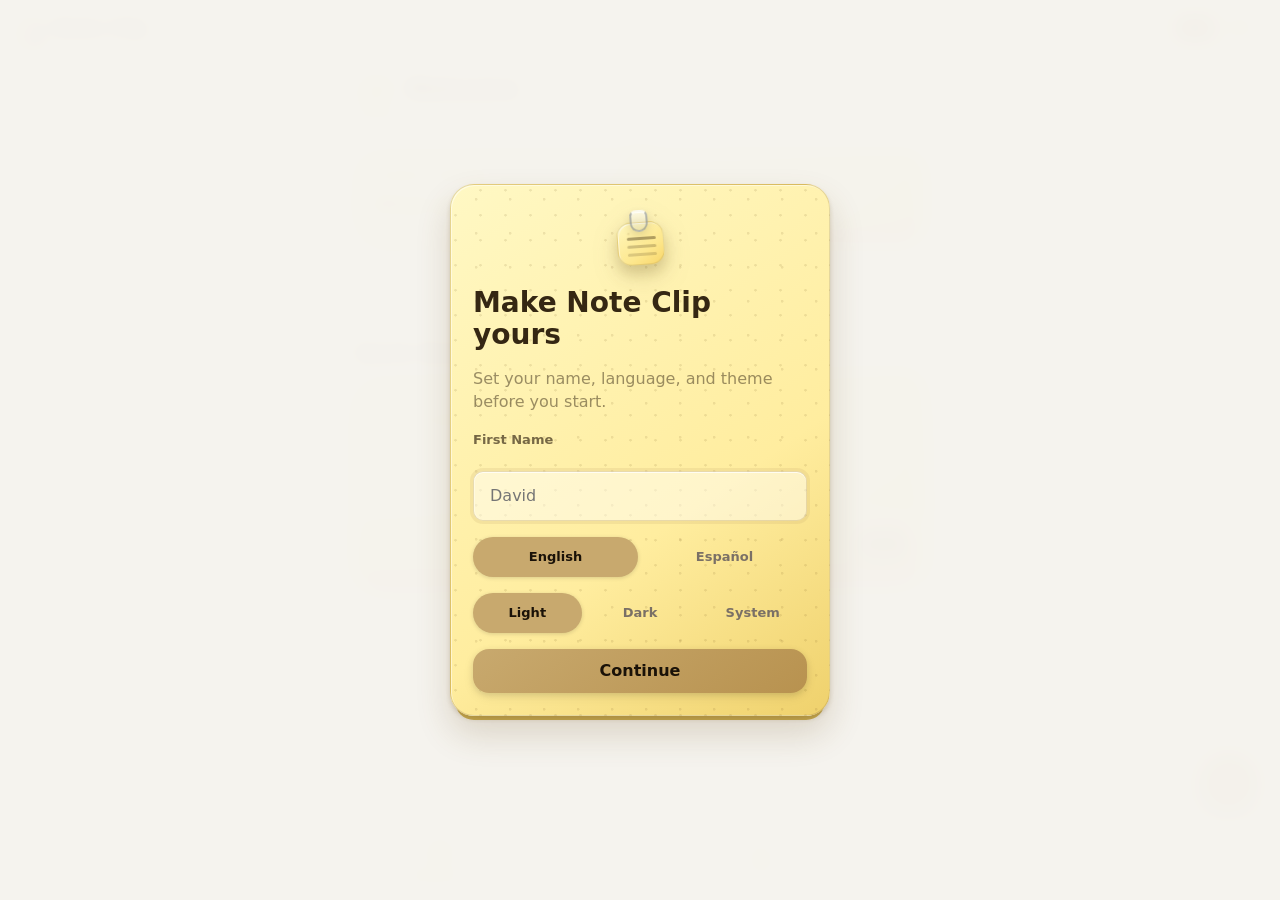
==== commit 76f157c2: "Fix UTF-8 encoding corruption in JS template strings, bump to v45" ====
--- a/index.html
+++ b/index.html
@@ -39,15 +39,12 @@
     .nav-lists .nav-glyph{inset:3px 5px 4px 7px;border-radius:6px;background:linear-gradient(90deg,var(--icon-accent) 0 4px,transparent 4px),repeating-linear-gradient(to bottom,transparent 0 7px,var(--icon-paper-line) 7px 8px,transparent 8px 11px),linear-gradient(145deg,#fff3b8,var(--icon-paper) 68%,var(--icon-paper-2))}
     .nav-lists .nav-glyph:before{left:7px;top:6px;width:3px;height:3px;border-radius:50%;background:var(--icon-ink);box-shadow:0 6px 0 var(--icon-ink),0 12px 0 var(--icon-ink)}
     .nav-lists .nav-glyph:after{left:12px;top:7px;width:8px;height:1px;background:var(--icon-paper-line);box-shadow:0 6px 0 var(--icon-paper-line),0 12px 0 var(--icon-paper-line)}
-    .nav-shared .nav-glyph{inset:6px 3px 3px 9px;transform:rotate(5deg)}
-    .nav-shared .nav-glyph:before{left:-6px;top:-4px;width:20px;height:16px;border-radius:6px;border:1px solid rgba(91,65,18,.14);background:linear-gradient(145deg,#fff4b8,var(--icon-paper));box-shadow:0 4px 6px rgba(96,68,20,.12)}
-    .nav-shared .nav-glyph:after{left:-2px;top:-2px;width:15px;height:10px;border:2px solid var(--icon-accent);border-left-color:transparent;border-radius:8px;transform:rotate(-30deg)}
+    .nav-calendar .nav-glyph{inset:4px 5px 4px 6px;border-radius:7px;background:linear-gradient(to bottom,var(--icon-accent) 0 6px,transparent 6px),repeating-linear-gradient(to bottom,transparent 0 7px,var(--icon-paper-line) 7px 8px,transparent 8px 11px),linear-gradient(145deg,#fff3b8,var(--icon-paper) 68%,var(--icon-paper-2))}
+    .nav-calendar .nav-glyph:before{left:5px;top:2px;width:3px;height:6px;border-radius:3px;background:rgba(255,255,255,.72);box-shadow:10px 0 0 rgba(255,255,255,.72)}
+    .nav-calendar .nav-glyph:after{left:5px;right:5px;top:10px;height:2px;border-radius:2px;background:var(--icon-ink);opacity:.45;box-shadow:0 6px 0 var(--icon-paper-line),0 12px 0 var(--icon-paper-line)}
     .nav-comms .nav-glyph{inset:6px 5px 4px 5px;border-radius:6px;background:linear-gradient(145deg,#fff1aa,var(--icon-paper))}
     .nav-comms .nav-glyph:before{left:2px;right:2px;top:3px;height:10px;border-left:10px solid transparent;border-right:10px solid transparent;border-top:7px solid rgba(121,88,27,.18)}
     .nav-comms .nav-glyph:after{right:-4px;top:-6px;width:12px;height:9px;border-radius:5px 5px 5px 1px;background:var(--icon-accent-2);box-shadow:inset 1px 1px 0 rgba(255,255,255,.32)}
-    .nav-calendar .nav-glyph{inset:4px 4px 3px 4px;border-radius:6px;background:linear-gradient(145deg,#fff4b8,var(--icon-paper))}
-    .nav-calendar .nav-glyph:before{left:2px;right:2px;top:4px;height:2px;background:var(--icon-ink);opacity:.22;box-shadow:0 3px 0 rgba(91,65,18,.14),0 6px 0 rgba(91,65,18,.11),0 9px 0 rgba(91,65,18,.1)}
-    .nav-calendar .nav-glyph:after{left:3px;top:-3px;width:4px;height:6px;border-radius:2px;background:var(--icon-accent);box-shadow:8px 0 0 var(--icon-accent)}
     .nav-settings .nav-glyph{inset:4px 7px 3px 6px;border-radius:6px;background:linear-gradient(90deg,var(--icon-accent-2) 0 4px,transparent 4px),linear-gradient(145deg,#fff3b4,var(--icon-paper) 65%,var(--icon-paper-2))}
     .nav-settings .nav-glyph:before{right:3px;top:5px;width:10px;height:2px;border-radius:3px;background:var(--icon-ink);opacity:.48;box-shadow:-3px 5px 0 var(--icon-ink),0 10px 0 var(--icon-ink)}
     .nav-settings .nav-glyph:after{left:10px;bottom:-3px;width:5px;height:18px;border-radius:4px;background:linear-gradient(to bottom,var(--icon-accent),#e1c06d 70%,var(--icon-ink) 70% 100%);transform:rotate(38deg);box-shadow:0 3px 4px rgba(78,54,14,.18)}
@@ -102,15 +99,12 @@
     .nav-lists .nav-glyph{inset:5px 5px 3px 6px;background:linear-gradient(90deg,var(--icon-accent) 0 4px,transparent 4px),linear-gradient(145deg,#fff4b4,var(--icon-paper) 66%,var(--icon-paper-2))}
     .nav-lists .nav-glyph:before{left:8px;top:7px;width:3px;height:3px;box-shadow:0 7px 0 var(--icon-ink)}
     .nav-lists .nav-glyph:after{left:13px;top:8px;width:8px;height:2px;border-radius:3px;box-shadow:0 7px 0 var(--icon-paper-line)}
-    .nav-shared .nav-glyph{inset:7px 5px 3px 6px;transform:none}
-    .nav-shared .nav-glyph:before{left:4px;top:-4px;width:16px;height:14px;border-radius:7px;background:linear-gradient(145deg,#fff4b8,var(--icon-paper));box-shadow:0 4px 5px rgba(90,64,22,.12)}
-    .nav-shared .nav-glyph:after{left:9px;top:6px;width:12px;height:2px;border-radius:3px;border:0;background:var(--icon-accent);transform:rotate(-18deg);box-shadow:-6px 5px 0 var(--icon-accent-2)}
+    .nav-calendar .nav-glyph{inset:5px 5px 3px 6px;background:linear-gradient(to bottom,var(--icon-accent) 0 6px,transparent 6px),linear-gradient(145deg,#fff4b4,var(--icon-paper) 66%,var(--icon-paper-2))}
+    .nav-calendar .nav-glyph:before{left:6px;top:3px;width:3px;height:5px;border-radius:3px;background:rgba(255,255,255,.72);box-shadow:10px 0 0 rgba(255,255,255,.72)}
+    .nav-calendar .nav-glyph:after{left:6px;right:6px;top:11px;height:2px;border-radius:3px;background:var(--icon-ink);opacity:.45;box-shadow:0 6px 0 var(--icon-paper-line)}
     .nav-comms .nav-glyph{inset:7px 5px 4px 6px;border-radius:8px;background:linear-gradient(145deg,#fff4b4,var(--icon-paper))}
     .nav-comms .nav-glyph:before{left:5px;right:5px;top:6px;height:8px;border-left:8px solid transparent;border-right:8px solid transparent;border-top:6px solid rgba(121,88,27,.18)}
     .nav-comms .nav-glyph:after{display:none}
-    .nav-calendar .nav-glyph{inset:4px 4px 3px 4px;border-radius:6px;background:linear-gradient(145deg,#fff4b8,var(--icon-paper))}
-    .nav-calendar .nav-glyph:before{left:2px;right:2px;top:4px;height:2px;background:var(--icon-ink);opacity:.22;box-shadow:0 3px 0 rgba(91,65,18,.14),0 6px 0 rgba(91,65,18,.11),0 9px 0 rgba(91,65,18,.1)}
-    .nav-calendar .nav-glyph:after{left:3px;top:-3px;width:4px;height:6px;border-radius:2px;background:var(--icon-accent);box-shadow:8px 0 0 var(--icon-accent)}
     .nav-settings .nav-glyph{inset:5px 5px 3px 6px;background:linear-gradient(90deg,var(--icon-accent-2) 0 4px,transparent 4px),linear-gradient(145deg,#fff4b4,var(--icon-paper) 66%,var(--icon-paper-2))}
     .nav-settings .nav-glyph:before{right:5px;top:7px;width:10px;height:2px;box-shadow:-3px 6px 0 var(--icon-ink)}
     .nav-settings .nav-glyph:after{left:9px;bottom:-2px;width:4px;height:15px}
@@ -168,9 +162,6 @@
     .cat-chip-stationery .cat-mark{display:none}
     [data-theme="dark"] .cat-stationery,[data-theme="dark"] .cat-chip-stationery{filter:drop-shadow(0 5px 7px rgba(0,0,0,.34))}
     [data-theme="dark"] .cat-stationery:after,[data-theme="dark"] .cat-chip-stationery:after{border-color:rgba(245,222,125,.13);background:linear-gradient(145deg,#d8c157 0%,#a88f34 68%,#806d27 100%);box-shadow:inset 1px 1px 0 rgba(255,240,162,.12),0 5px 8px rgba(0,0,0,.34)}
-    .nav-shared .nav-glyph{inset:6px 5px 3px 6px;background:linear-gradient(145deg,#fff4b4,var(--icon-paper) 68%,var(--icon-paper-2))}
-    .nav-shared .nav-glyph:before{left:6px;top:-3px;width:15px;height:13px;border-radius:7px;background:linear-gradient(145deg,#fff4b8,var(--icon-paper));box-shadow:0 3px 4px rgba(80,58,24,.12)}
-    .nav-shared .nav-glyph:after{left:9px;top:9px;width:12px;height:2px;border-radius:3px;background:var(--icon-accent);transform:none;box-shadow:0 5px 0 var(--icon-accent-2)}
     .nav-comms .nav-glyph{inset:6px 5px 4px 6px;background:linear-gradient(145deg,#fff4b4,var(--icon-paper) 68%,var(--icon-paper-2))}
     .nav-comms .nav-glyph:before{left:6px;right:6px;top:7px;height:2px;border:0;border-radius:3px;background:var(--icon-ink);opacity:.44;box-shadow:0 5px 0 var(--icon-ink),0 10px 0 var(--icon-ink)}
     .nav-comms .nav-glyph:after{display:block;right:3px;top:3px;width:8px;height:7px;border-radius:5px 5px 5px 1px;background:var(--icon-accent-2);box-shadow:inset 1px 1px 0 rgba(255,255,255,.32)}
@@ -244,16 +235,12 @@
       <!-- Rendered by lists.js -->
     </section>
 
-    <!-- Shared Pane -->
-    <section id="pane-shared" class="tab-pane">
-      <!-- Rendered by shared.js -->
-    </section>
-
-    <!-- Communication Pane -->
+    <!-- Calendar Pane -->
     <section id="pane-calendar" class="tab-pane">
       <!-- Rendered by calendar.js -->
     </section>
 
+    <!-- Communication Pane -->
     <section id="pane-communication" class="tab-pane">
       <!-- Rendered by communication.js -->
     </section>
@@ -340,15 +327,15 @@
   <script src="./js/i18n.js"></script>
   <script src="./js/storage.js"></script>
   <script src="./js/dashboard.js"></script>
+  <script src="./js/calendar.js"></script>
   <script src="./js/notes.js"></script>
   <script src="./js/lists.js"></script>
-  <script src="./js/shared.js"></script>
   <script src="./js/communication.js"></script>
-  <script src="./js/calendar.js"></script>
-  <script src="./js/reminders.js"></script>
   <script src="./js/settings.js"></script>
   <script src="./js/firebase/firebase-config.js"></script>
   <script src="./js/firebase/cloud-sync.js"></script>
+  <script src="./js/push.js"></script>
+  <script src="./js/reminders.js"></script>
   <script src="./js/onboarding.js"></script>
   <script src="./app.js"></script>
 </body>
--- a/css/styles.css
+++ b/css/styles.css
@@ -101,11 +101,6 @@
   --header-height:      56px;
   --bottom-nav-height:  76px;
   --max-width:          600px;
-  /* Quick Note */
-  --quick-note-paper: #FFF9C4;
-  --quick-note-lines: rgba(100, 120, 180, 0.13);
-  --quick-note-fold: #F0E68C;
-  --quick-note-fold-shadow: rgba(0, 0, 0, 0.10);
 }
 
 /* ── Dark mode — Executive Dashboard System ──────────────────────── */
@@ -153,11 +148,6 @@
   --color-primary-dark: #B8943A;
   --shadow-card:        0 1px 2px rgba(0,0,0,.3), 0 4px 12px rgba(0,0,0,.4), 0 8px 24px rgba(0,0,0,.3);
   --shadow-inset:       inset 0 1px 0 rgba(255,255,255,.08), inset 1px 0 0 rgba(255,255,255,.04);
-  /* Quick Note dark */
-  --quick-note-paper: #3D3820;
-  --quick-note-lines: rgba(150, 170, 220, 0.18);
-  --quick-note-fold: #2E2A15;
-  --quick-note-fold-shadow: rgba(0, 0, 0, 0.25);
 }
 
 /* ── Reset + Base ────────────────────────────────────────────────── */
@@ -1438,16 +1428,3 @@
 .quick-note-card .section-title {
   background: transparent;
 }
-
-/* Nav icons */
-.nav-icon {
-  width: 24px;
-  height: 24px;
-  display: block;
-  margin: 0 auto 2px;
-  color: var(--color-text-dim);
-  transition: color 0.2s;
-}
-.nav-tab.active .nav-icon {
-  color: var(--color-primary);
-}
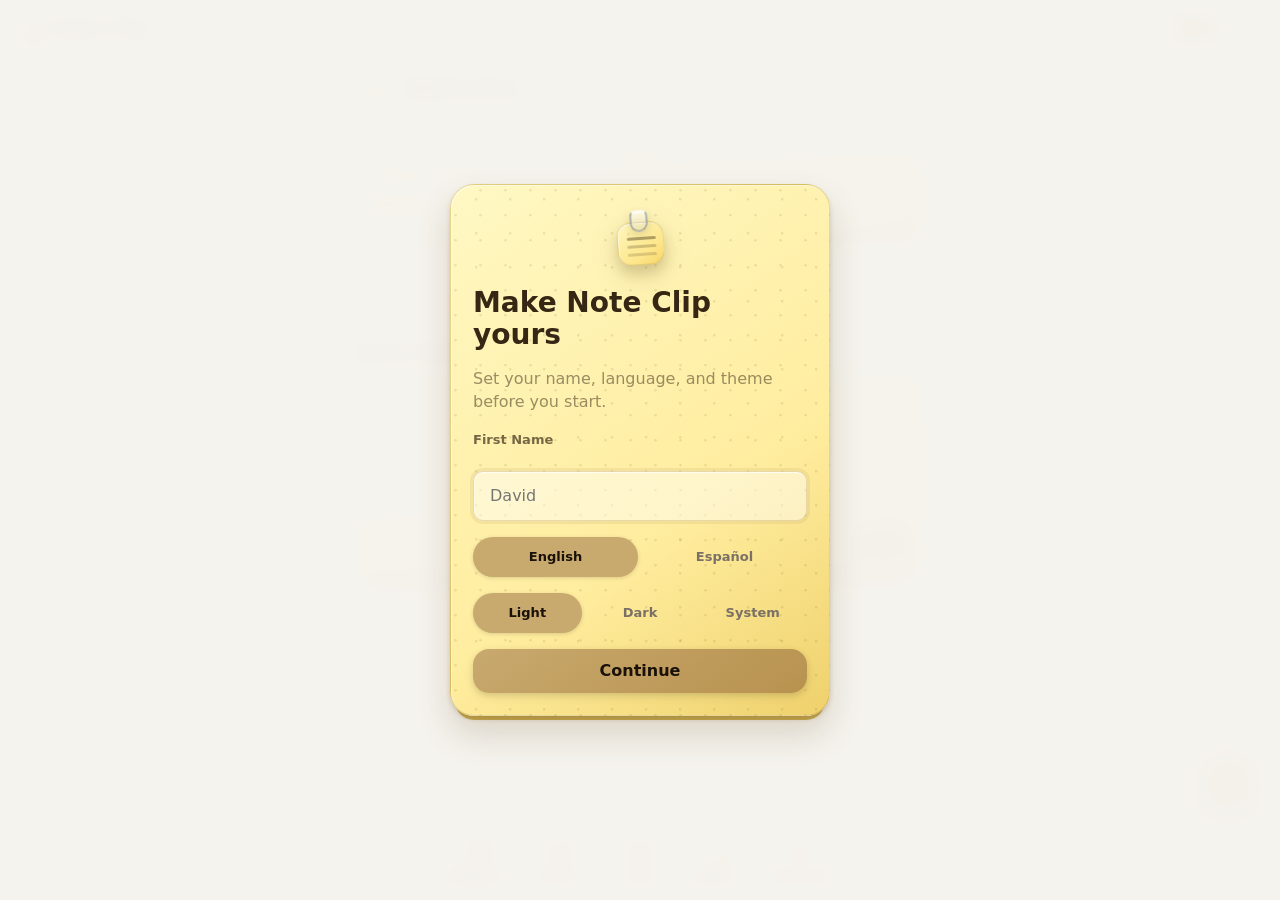
==== commit ba44a743: "fix: disable accidental pinch zoom" ====
--- a/index.html
+++ b/index.html
@@ -2,7 +2,7 @@
 <html lang="en" data-theme="light">
 <head>
   <meta charset="UTF-8">
-  <meta name="viewport" content="width=device-width, initial-scale=1.0, viewport-fit=cover">
+  <meta name="viewport" content="width=device-width, initial-scale=1.0, maximum-scale=1.0, user-scalable=no, viewport-fit=cover">
   <meta name="description" content="Note Clip — Personal notes, lists, and reminders. Offline-first PWA.">
   <meta name="mobile-web-app-capable" content="yes">
   <meta name="apple-mobile-web-app-capable" content="yes">
--- a/css/styles.css
+++ b/css/styles.css
@@ -150,6 +150,47 @@
   --shadow-inset:       inset 0 1px 0 rgba(255,255,255,.08), inset 1px 0 0 rgba(255,255,255,.04);
 }
 
+/* ── Dark mode icon tile overrides ─────────────────────────────── */
+[data-theme="dark"] .cat-icon-option {
+  background: linear-gradient(160deg, #1e2c42 0%, #162030 100%);
+  box-shadow:
+    0 1px 3px rgba(0,0,0,.30),
+    0 2px 6px rgba(0,0,0,.25),
+    inset 0 1px 0 rgba(255,255,255,.08),
+    inset 0 -1px 0 rgba(0,0,0,.20),
+    inset 1px 0 0 rgba(255,255,255,.04);
+}
+[data-theme="dark"] .cat-icon-option:active {
+  box-shadow:
+    0 0 1px rgba(0,0,0,.40),
+    inset 0 2px 4px rgba(0,0,0,.35),
+    inset 0 1px 0 rgba(0,0,0,.20);
+}
+[data-theme="dark"] .cat-icon-option.selected {
+  background: linear-gradient(160deg, rgba(212,175,90,.18) 0%, rgba(212,175,90,.28) 100%);
+  box-shadow:
+    0 0 0 2px rgba(212,175,90,.40),
+    0 2px 6px rgba(0,0,0,.30),
+    inset 0 1px 0 rgba(255,255,255,.10),
+    inset 0 -1px 0 rgba(0,0,0,.20);
+}
+[data-theme="dark"] .category-icon-wrap {
+  background: linear-gradient(160deg, #1e2c42 0%, #162030 100%);
+  box-shadow:
+    0 1px 3px rgba(0,0,0,.30),
+    0 2px 6px rgba(0,0,0,.20),
+    inset 0 1px 0 rgba(255,255,255,.08),
+    inset 1px 0 0 rgba(255,255,255,.04);
+}
+[data-theme="dark"] .cat-icon-img {
+  filter:
+    drop-shadow(0 1px 2px rgba(0,0,0,.50))
+    drop-shadow(0 2px 5px rgba(0,0,0,.35));
+}
+[data-theme="dark"] .cat-icon-picture {
+  filter: drop-shadow(0 1px 2px rgba(0,0,0,.40));
+}
+
 /* ── Reset + Base ────────────────────────────────────────────────── */
 *, *::before, *::after { box-sizing: border-box; margin: 0; padding: 0; }
 html {
@@ -500,8 +541,12 @@
   width: 44px;
   height: 44px;
   border-radius: var(--radius-md);
-  background: var(--color-surface-2);
-  box-shadow: var(--shadow-sm), inset 0 1px 0 rgba(255,255,255,.6);
+  background: linear-gradient(160deg, #ffffff 0%, #ede9e1 100%);
+  box-shadow:
+    0 1px 3px rgba(0,0,0,.08),
+    0 2px 6px rgba(160,130,80,.08),
+    inset 0 1px 0 rgba(255,255,255,.95),
+    inset 1px 0 0 rgba(255,255,255,.50);
   display: flex;
   align-items: center;
   justify-content: center;
@@ -526,8 +571,9 @@
 }
 
 .cat-modal-sheet {
-  max-height: min(88vh, 760px);
-  overflow: auto;
+  max-height: min(92vh, 800px);
+  overflow-y: auto;
+  -webkit-overflow-scrolling: touch;
 }
 
 .cat-icon-selected {
@@ -548,6 +594,7 @@
   place-items: center;
   flex: 0 0 auto;
   font-size: 1.7rem;
+  filter: drop-shadow(0 2px 4px rgba(0,0,0,.18));
 }
 
 .cat-icon-selected-label {
@@ -569,37 +616,58 @@
   gap: var(--space-sm);
 }
 
+/* Emoji-only grid — 5 columns, compact buttons */
 .cat-icon-grid {
   display: grid;
-  grid-template-columns: repeat(3, minmax(0, 1fr));
-  gap: 8px;
+  grid-template-columns: repeat(5, minmax(0, 1fr));
+  gap: 6px;
 }
 
 .cat-icon-option {
-  min-height: 74px;
-  padding: 8px 6px;
+  min-height: 52px;
+  padding: 6px 4px;
   border: 1px solid var(--color-border);
   border-radius: var(--radius-md);
-  background: var(--color-surface);
+  background: linear-gradient(160deg, #ffffff 0%, #ede9e1 100%);
+  box-shadow:
+    0 1px 3px rgba(0,0,0,.08),
+    0 2px 6px rgba(160,130,80,.07),
+    inset 0 1px 0 rgba(255,255,255,.95),
+    inset 0 -1px 0 rgba(0,0,0,.04),
+    inset 1px 0 0 rgba(255,255,255,.50);
   color: var(--color-text);
   display: flex;
   flex-direction: column;
   align-items: center;
   justify-content: center;
-  gap: 5px;
+  gap: 0;
   font: inherit;
   font-size: var(--text-xs);
   font-weight: 700;
   text-align: center;
   line-height: 1.15;
   cursor: pointer;
+  transition: transform .12s ease, box-shadow .12s ease;
+}
+.cat-icon-option:active {
+  transform: scale(0.93);
+  box-shadow:
+    0 0 1px rgba(0,0,0,.06),
+    inset 0 2px 4px rgba(0,0,0,.08),
+    inset 0 1px 0 rgba(0,0,0,.04);
 }
 
 .cat-icon-option.selected {
   border-color: var(--color-primary);
-  box-shadow: 0 0 0 2px rgba(200,169,110,.24), var(--shadow-sm);
-  box-shadow: 0 0 0 2px color-mix(in srgb, var(--color-primary) 24%, transparent), var(--shadow-sm);
-  background: var(--color-primary-soft);
+  /* Fallback for Safari < 16.2 */
+  background: linear-gradient(160deg, rgba(200,169,110,.18) 0%, rgba(200,169,110,.30) 100%);
+  background: linear-gradient(160deg, color-mix(in srgb, var(--color-primary) 14%, white) 0%, color-mix(in srgb, var(--color-primary) 26%, #ede9e1) 100%);
+  box-shadow:
+    0 0 0 2px rgba(200,169,110,.35),
+    0 0 0 2px color-mix(in srgb, var(--color-primary) 35%, transparent),
+    0 2px 6px rgba(160,130,80,.16),
+    inset 0 1px 0 rgba(255,255,255,.95),
+    inset 0 -1px 0 rgba(0,0,0,.04);
 }
 
 .cat-icon-option:focus-visible {
@@ -610,6 +678,27 @@
 .cat-icon-picture {
   font-size: 1.5rem;
   line-height: 1;
+  filter: drop-shadow(0 1px 2px rgba(0,0,0,.16));
+  display: block;
+}
+/* PNG icon art — float above tile with depth shadow */
+.cat-icon-img {
+  width: 28px;
+  height: 28px;
+  object-fit: contain;
+  display: block;
+  filter:
+    drop-shadow(0 1px 2px rgba(0,0,0,.22))
+    drop-shadow(0 2px 4px rgba(0,0,0,.12));
+}
+/* Small chip icons in note cards */
+.chip-icon-img {
+  width: 14px;
+  height: 14px;
+  object-fit: contain;
+  vertical-align: middle;
+  display: inline-block;
+  filter: drop-shadow(0 1px 1px rgba(0,0,0,.15));
 }
 
 .cat-icon-empty {
@@ -636,8 +725,8 @@
 }
 
 @media (max-width: 420px) {
-  .cat-icon-grid { grid-template-columns: repeat(2, minmax(0, 1fr)); }
-  .cat-icon-option { min-height: 70px; }
+  .cat-icon-grid { grid-template-columns: repeat(4, minmax(0, 1fr)); }
+  .cat-icon-option { min-height: 48px; }
 }
 
 /* ── Notes Grid ──────────────────────────────────────────────────── */
@@ -688,6 +777,43 @@
   font-size: var(--text-lg);
   font-weight: 700;
   color: var(--color-text);
+}
+
+/* ── Collapsible Section Toggles (Note Modal) ────────────────────── */
+.section-toggle {
+  display: flex;
+  align-items: center;
+  justify-content: space-between;
+  width: 100%;
+  padding: 12px 16px;
+  background: var(--color-surface-2);
+  border: 1px solid var(--color-border);
+  border-radius: var(--radius-sm);
+  cursor: pointer;
+  margin: 8px 0 4px;
+  font-size: var(--text-sm);
+  font-weight: 600;
+  color: var(--color-text-muted);
+  text-align: left;
+  transition: background var(--transition), border-color var(--transition);
+}
+.section-toggle:hover {
+  background: var(--color-border);
+}
+.section-toggle[aria-expanded="true"] {
+  border-color: var(--color-primary);
+  color: var(--color-text);
+}
+.section-toggle[aria-expanded="true"] .section-chevron {
+  transform: rotate(180deg);
+}
+.section-chevron {
+  flex-shrink: 0;
+  transition: transform 0.2s ease;
+  color: var(--color-text-muted);
+}
+.section-toggle-content {
+  padding-top: var(--space-sm);
 }
 
 /* ── Form Controls ───────────────────────────────────────────────── */
@@ -983,6 +1109,174 @@
 .list-add-input:focus {
   outline: none;
   border-color: var(--color-primary);
+}
+
+.grocery-card { overflow: visible; }
+.grocery-card-header { gap: var(--space-sm); }
+.grocery-reset-btn {
+  width: auto;
+  min-width: 76px;
+  padding: 0 8px;
+  font-size: var(--text-xs);
+}
+.grocery-budget-grid {
+  display: grid;
+  grid-template-columns: repeat(3, minmax(0, 1fr));
+  gap: 8px;
+  padding: var(--space-md);
+  border-bottom: 1px solid var(--color-border);
+  background: color-mix(in srgb, var(--color-surface-2) 70%, transparent);
+}
+.grocery-budget-cell {
+  display: flex;
+  flex-direction: column;
+  gap: 5px;
+  padding: 9px 10px;
+  border: 1px solid var(--color-border);
+  border-radius: var(--radius-md);
+  background: var(--color-surface);
+}
+.grocery-budget-cell span {
+  font-size: var(--text-xs);
+  color: var(--color-text-muted);
+  font-weight: 700;
+}
+.grocery-budget-cell strong {
+  font-size: var(--text-base);
+}
+.grocery-budget-cell.over strong {
+  color: var(--color-error);
+}
+.grocery-budget-cell input {
+  width: 100%;
+  border: 0;
+  padding: 0;
+  background: transparent;
+  color: var(--color-text);
+  font: inherit;
+  font-weight: 800;
+}
+.grocery-budget-cell input:focus {
+  outline: 2px solid var(--color-primary);
+  outline-offset: 3px;
+  border-radius: 4px;
+}
+.grocery-section {
+  padding: var(--space-sm) var(--space-md);
+  border-bottom: 1px solid var(--color-border);
+}
+.grocery-section-title {
+  font-size: var(--text-xs);
+  font-weight: 800;
+  color: var(--color-text-muted);
+  text-transform: uppercase;
+  letter-spacing: .04em;
+  margin-bottom: 6px;
+}
+.grocery-empty {
+  color: var(--color-text-dim);
+  font-size: var(--text-sm);
+  padding: 8px 0;
+}
+.grocery-item {
+  display: grid;
+  grid-template-columns: 40px minmax(0, 1fr) 72px 46px 78px 28px 28px;
+  align-items: center;
+  gap: 7px;
+  padding: 8px 0;
+  border-bottom: 1px solid var(--color-border);
+}
+.grocery-item:last-child { border-bottom: 0; }
+.grocery-item.checked .grocery-item-name {
+  font-weight: 800;
+}
+.grocery-item-main {
+  min-width: 0;
+}
+.grocery-item-name {
+  overflow: hidden;
+  text-overflow: ellipsis;
+  white-space: nowrap;
+  font-size: var(--text-sm);
+}
+.grocery-item-meta {
+  color: var(--color-text-muted);
+  font-size: var(--text-xs);
+}
+.grocery-price,
+.grocery-qty,
+.grocery-total {
+  font-size: var(--text-sm);
+  text-align: right;
+  white-space: nowrap;
+}
+.grocery-total {
+  font-weight: 800;
+}
+.grocery-add-row {
+  display: grid;
+  grid-template-columns: minmax(0, 1fr) 82px 58px 40px;
+  gap: 8px;
+  align-items: center;
+  padding: var(--space-md) var(--space-md) var(--space-sm);
+}
+.grocery-add-price,
+.grocery-add-qty {
+  min-width: 0;
+  padding: 8px 9px;
+  border-radius: var(--radius-md);
+  border: 1.5px solid var(--color-border);
+  background: var(--color-surface-2);
+  color: var(--color-text);
+  font-size: 14px;
+}
+.grocery-recurring-toggle {
+  display: inline-flex;
+  align-items: center;
+  gap: 6px;
+  color: var(--color-text-muted);
+  font-size: var(--text-xs);
+  font-weight: 700;
+  white-space: nowrap;
+}
+.grocery-modal-toggle {
+  margin-bottom: var(--space-md);
+}
+.grocery-add-footer {
+  display: flex;
+  align-items: center;
+  justify-content: space-between;
+  padding: 0 var(--space-md) var(--space-md);
+  gap: 8px;
+}
+.grocery-remaining-pill {
+  font-size: var(--text-sm);
+  font-weight: 700;
+  color: var(--color-primary);
+  background: color-mix(in srgb, var(--color-primary) 12%, transparent);
+  padding: 4px 10px;
+  border-radius: var(--radius-full);
+  white-space: nowrap;
+}
+.grocery-remaining-pill.over {
+  color: var(--color-error);
+  background: color-mix(in srgb, var(--color-error) 12%, transparent);
+}
+
+@media (max-width: 520px) {
+  .grocery-budget-grid {
+    grid-template-columns: 1fr;
+  }
+  .grocery-item {
+    grid-template-columns: 40px minmax(0, 1fr) 60px 28px 28px;
+  }
+  .grocery-price,
+  .grocery-qty {
+    display: none;
+  }
+  .grocery-add-row {
+    grid-template-columns: minmax(0, 1fr) 78px 54px 40px;
+  }
 }
 
 /* ── Status Tab Bar ──────────────────────────────────────────────── */
@@ -1349,7 +1643,13 @@
 #cal-tab-cal { position: relative; }
 .cal-tab-calendar { margin-bottom: 0; }
 .cal-day.has-reminder::after {
-  conte
+  content: '•';
+  display: block;
+  font-size: 0.4rem;
+  color: var(--color-primary-dark);
+  margin-top: -2px;
+}
+
 /* ── Toggle Switch ───────────────────────────────────────────────── */
 .toggle-switch { position:relative; display:inline-block; width:44px; height:24px; flex-shrink:0; }
 .toggle-switch input { opacity:0; width:0; height:0; }
@@ -1386,45 +1686,3 @@
 }
 .bell-btn:hover { opacity:1; }
 .bell-btn.has-reminder { opacity:1; color:var(--color-primary); }
-
-/* Quick Note */
-.quick-note-card {
-  position: relative;
-  background-color: var(--quick-note-paper);
-  background-image:
-    repeating-linear-gradient(
-      to bottom,
-      transparent,
-      transparent 27px,
-      var(--quick-note-lines) 27px,
-      var(--quick-note-lines) 28px
-    );
-  border-radius: 12px;
-  box-shadow: 0 4px 16px rgba(0,0,0,0.12), 0 1px 4px rgba(0,0,0,0.08);
-  overflow: hidden;
-  border: none;
-}
-.quick-note-card::after {
-  content: '';
-  position: absolute;
-  bottom: 0;
-  right: 0;
-  width: 28px;
-  height: 28px;
-  background: linear-gradient(
-    225deg,
-    var(--quick-note-fold) 50%,
-    transparent 50%
-  );
-  box-shadow: -2px -2px 3px var(--quick-note-fold-shadow);
-}
-.quick-note-card textarea {
-  background: transparent;
-  border: none;
-  box-shadow: none;
-  resize: none;
-}
-.quick-note-card .card-title,
-.quick-note-card .section-title {
-  background: transparent;
-}
